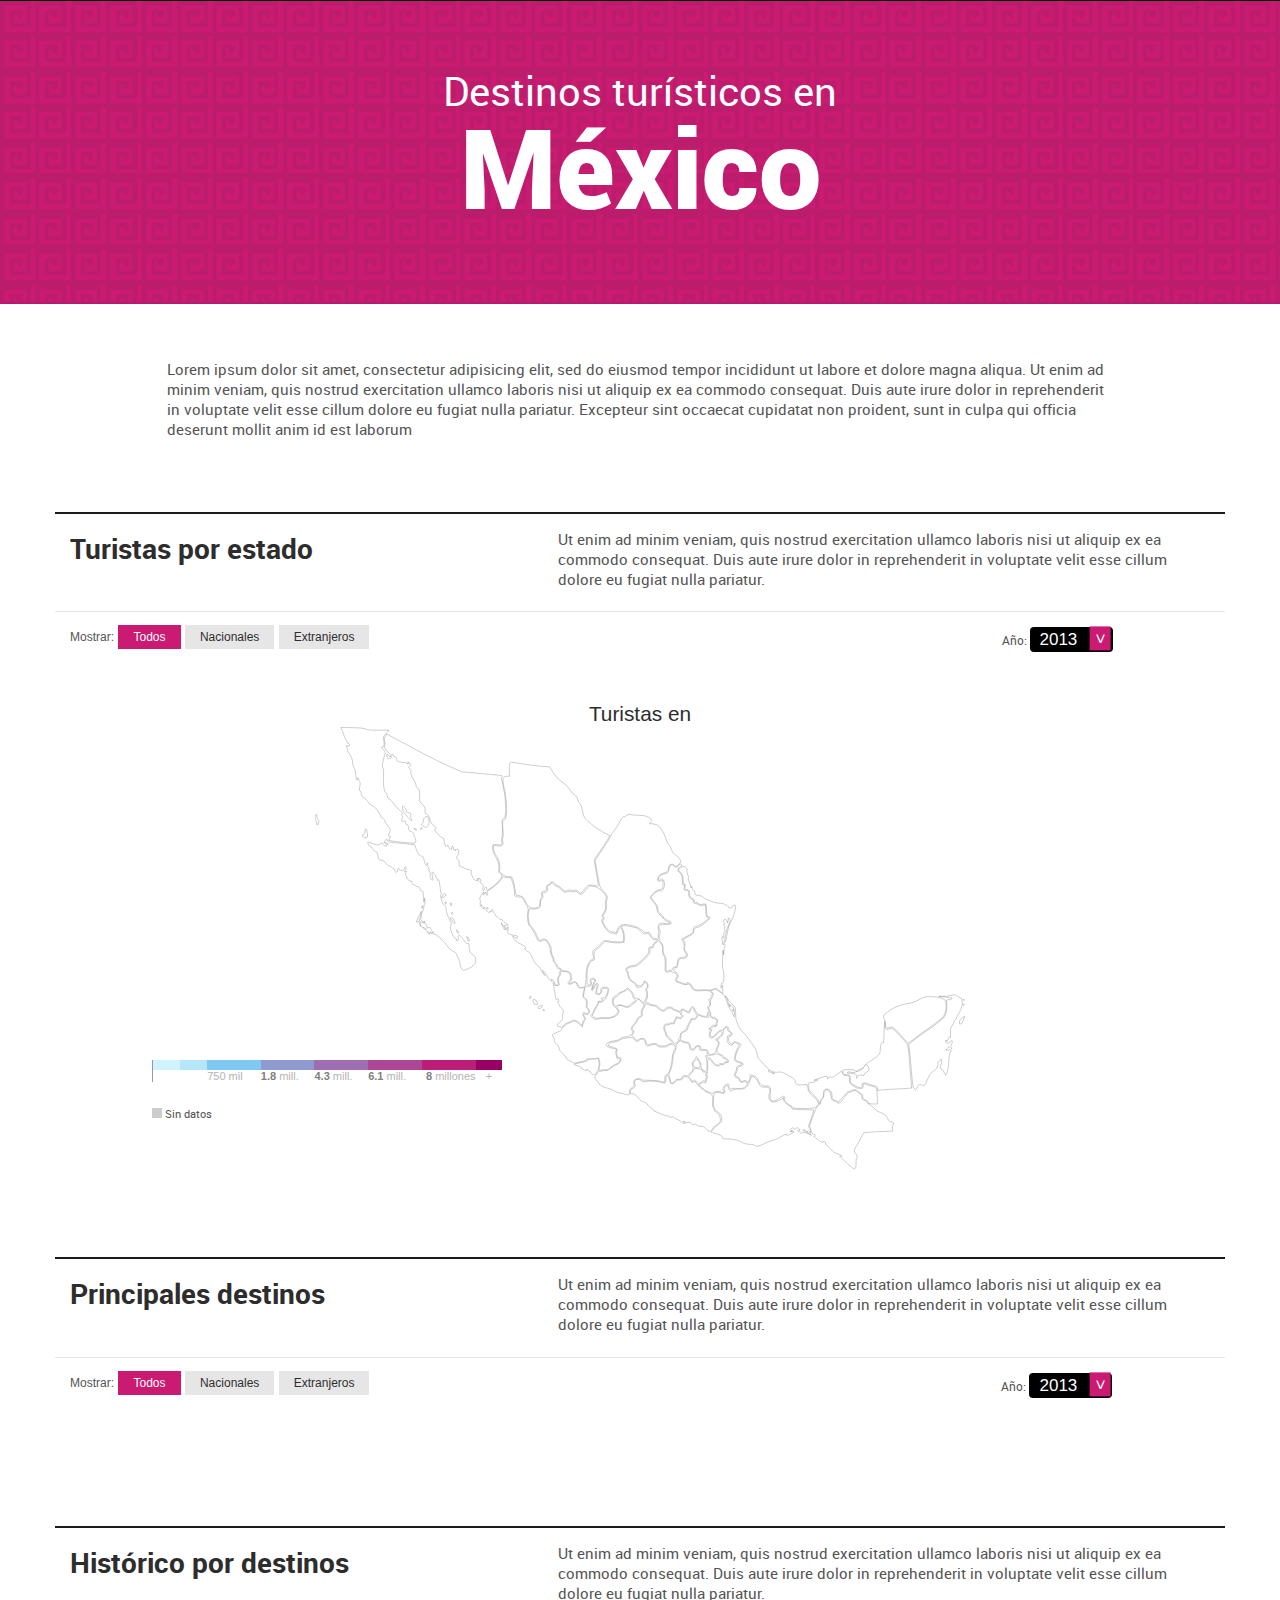
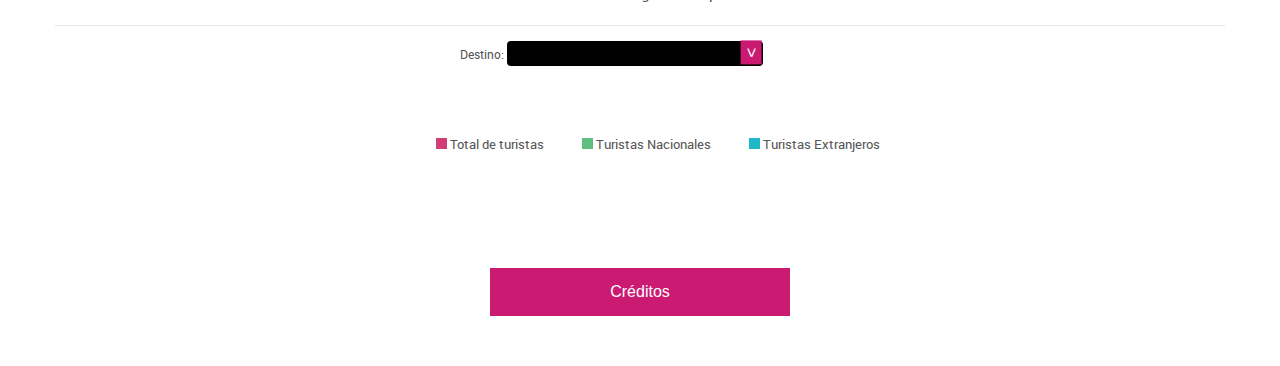
==== index.html @ 569893e6 "cambia label a encabezado" ====
<!DOCTYPE html>
<html>
<head>
	<meta charset="utf-8">
	<meta http-equiv="X-UA-Compatible" content="IE=edge,chrome=1">
	<title>Destinos turísticos en México</title>
	<meta name="description" content="Evolución de turistas extranjeros y nacionales en un grupo de sitios turísticos seleccionados de 1990 a 2013. ">
	<meta name="viewport" content="width=device-width">
	<link rel="stylesheet" href="css/normalize.css">
	<link rel="stylesheet" type="text/css" href="css/styles.css" />
</head>
<body>
<header>
	<div class="container">
		<div class="row">
			<h1>Destinos turísticos en <strong>México</strong></h1>
		</div>
	</div>
</header>
<!-- header ends-->

<!--intro-->
<section class="container">
	<div class="row">
		<div class="col-md-10 col-md-offset-1">
		<p>Lorem ipsum dolor sit amet, consectetur adipisicing elit, sed do eiusmod tempor incididunt ut labore et dolore magna aliqua. Ut enim ad minim veniam, 
		quis nostrud exercitation ullamco laboris nisi ut aliquip ex ea commodo consequat. Duis aute irure dolor in reprehenderit in voluptate velit esse cillum 
		dolore eu fugiat nulla pariatur. Excepteur sint occaecat cupidatat non proident, sunt in culpa qui officia deserunt mollit anim id est laborum</p>
		</div>
	</div>
</section>
  <!-- the main container for the Backbone "controller" -->
  <div id="main" class="turismo container">


  <!--


    ~ T H E   M A P   S E C T I O N


  -->

  <article class="map">
  	<div class="row title">
		<div class="col-md-5">
			<h2>Turistas por estado</h2>
		</div>
		<div class="col-md-7">
				<p>Ut enim ad minim veniam, quis nostrud exercitation ullamco laboris nisi ut aliquip ex ea commodo consequat. Duis aute irure dolor in 
				reprehenderit in voluptate velit esse cillum dolore eu fugiat nulla pariatur. </p>
		</div>
	</div>
	<nav class="row">

	<!-- 
       _____________________________________________
      /                                             \
      |  T H E   M A P   T Y P E   S E L E C T O R  |
      \_____________________________________________/
    -->
    <div class="col-md-8">
    <ul id="map-type-selector">
      <li>Mostrar:</li>
      <li><a href="#" class="selected">Todos</a></li>
      <li><a href="#">Nacionales</a></li>
      <li><a href="#">Extranjeros</a></li>
    </ul>
    </div>
   <!-- 
       _____________________________________
      /                                     \
      |  T H E   Y E A R   S E L E C T O R  |
      \_____________________________________/
    -->
	<div class="col-md-3">
    <form id="map-control">
      <p class="right">
        <label for="year-select-map">Año:
        <select name="year" id="year-select-map">
          <option value="23" selected>2013</option>
          <option value="22">2012</option>
          <option value="21">2011</option>
          <option value="20">2010</option>
          <option value="19">2009</option>
          <option value="18">2008</option>
          <option value="17">2007</option>
          <option value="16">2006</option>
          <option value="15">2005</option>
          <option value="14">2004</option>
          <option value="13">2003</option>
          <option value="12">2002</option>
          <option value="11">2001</option>
          <option value="10">2000</option>
          <option value="9">1999</option>
          <option value="8">1998</option>
          <option value="7">1997</option>
          <option value="6">1996</option>
          <option value="5">1995</option>
          <option value="4">1994</option>
          <option value="3">1993</option>
          <option value="2">1992</option>
          <option value="1">1991</option>
          <option value="0">1990</option>
        </select></label>
      </p>
    </form> <!-- ends "turists by state (year)" selector -->
    </div><!-- col-md-4-->

	</nav><!--ends nav-->
	
	<div class="row">
	
	
	<div class="col-md-10 col-md-offset-1 magia">
    <!--
       _________________________________________ 
      /                                         \
      |  T O T A L   T O U R I S T   L A B E L  | 
      \_________________________________________/
    -->
    <h3 class="tourist-label">
      <strong id="tourist-total-map-label"></strong>
      Turistas en <span id="tourist-year-map-label"></span>
    </h3>

   

    



    

  <!--
     _______________________________________
    /                                       \
    |  T H E   M E X I C O   S V G   M A P  |
    \_______________________________________/
  -->
    <svg xmlns="http://www.w3.org/2000/svg" version="1.1" width="650" height="450">
        <g id="Mexico" opacity="1" stroke-width=".2" fill="#999" stroke="black" transform="scale(1) translate(0, 0)">
          <path class="yy" id="26" name="Sonora" d="M71.78125,7.09375C70.656855,10.460972,69.316831,9.916011300000001,69.21875,11.5C71.369257,20.381056,68.082307,20.199392,70.5,22.125C71.830366,23.660207,75.875219,29.348661,77.34375,27.78125C78.581241,26.429496,77.752958,29.46558,80.25,29.90625C81.517787,30.483893,81.865274,31.079894,81.71875,32.34375C81.66181,35.014865,83.197635,34.717351,91.09375,35.875C91.430957,35.90502,91.785469,36.003442,92,36.5625C93.716941,37.457575,93.466494,36.988282,92.78125,34.65625C96.75673,37.188178,96.202371,38.421453,94.40625,39.46875C93.340673,40.065079,93.340673,40.166297,94.40625,41.34375C98.824612,46.527974,92.94613,41.762362,97.75,51.1875C104.10915,61.491023999999996,98.315558,55.961904,102.78125,61.5C104.35108,61.910519,104.6206,63.004223,104.6875,69.1875C104.07903,75.98506,104.82859,74.36333,107.90625,77.75C112.62538,82.768743,108.09503,87.372029,111.53125,86.875C117.89976,92.957446,111.16139,92.629777,121.15625,100.625C121.30559,102.60038,117.90219,101.076,121.18745,104.9375C128.10336999999998,114.44752,128.28819,107.38668,129.24995,115.03125C130.38159000000002,119.53334,130.69297,120.74977,131.9687,118.84375C133.79183,117.13081,133.51485000000002,120.36526,134.49995,121.5625C138.06047,124.18833,136.37305,120.44261,137.0937,119.21875C140.03624000000002,120.02887,137.193,122.62596,139.37495,123.03125C140.86621000000002,124.00834,140.78654,123.43216,140.3967,122.41625C144.68267,122.11624,144.47292000000002,123.36070000000001,142.81245,127.8125C142.83225000000002,128.61709,142.56971000000001,129.28125,142.24995,129.28125C141.44043000000002,129.28125,141.52555,131.69604,142.34365000000003,131.96875C145.65757000000002,134.46006,143.17804000000004,135.45792,144.53115000000003,139.03125C148.11916000000002,140.39009,149.53665000000004,141.09447,152.09365000000003,142.3125C156.67868,143.20838,157.86338000000003,143.38151,155.99990000000003,144.875C155.23194000000004,144.875,158.33086000000003,152.10474,159.37490000000003,152.75C161.79635000000002,154.30374,160.72725000000003,152.2134,163.28115000000003,153.96875C162.78875000000002,152.55036,160.37343,150.64654,162.96865000000003,151.9375C164.23404000000002,152.60138,164.34995000000004,152.56977,164.03115000000003,151.5625C163.77502,150.75321,164.08945000000003,150.89022,165.09365000000003,152.03125C166.31512000000004,153.41921,166.39527000000004,153.66464,165.49990000000003,153.84375C164.07797000000002,154.12818,165.20390000000003,156.33772,167.09365000000003,156.9375C168.33522000000002,157.33156,168.45119000000003,157.6629,168.06240000000003,160.59375C167.73328000000004,163.07472,167.80663,163.80401,168.43740000000003,163.59375C168.89156000000003,163.44236,169.42637000000002,162.62222,169.62490000000003,161.78125C170.13778000000002,159.60864,171.59365000000003,159.33337,171.59365000000003,161.40625C171.59365000000003,162.33004,171.93780000000004,163.5045,172.16565000000003,163.5045C176.70874000000003,160.58494000000002,185.84194000000002,154.21867,186.86265000000003,149.23325C187.73253000000003,145.64458,182.57174000000003,148.44481,183.87490000000003,141.46875C184.74720000000002,133.37543,179.29644000000002,130.34105,177.43740000000003,122.5C175.75958000000003,112.81215,185.57245000000003,120.8338,187.31240000000003,116.59375C185.15575,110.67376,188.64481000000004,112.11432,186.93740000000003,94.46875C186.88750000000002,89.387357,192.14678000000004,95.795511,190.38440000000003,76.301C189.74801000000002,66.152551,190.36940000000004,70.77554500000001,186.43740000000003,51.5C185.58955000000003,49.568852,190.11248000000003,49.035179,185.09360000000004,48.375C183.33117000000004,48.098097,164.80530000000005,46.409624,146.87485000000004,44.90625C110.87017000000003,29.183149999999998,100.30762000000004,21.980692,71.78125000000004,7.09375ZM71.875,27.28125C71.24904,30.690279,73.213978,32.722042,75.625,31.375C77.549094,29.106618,74.914781,27.880462,75.5625,29.53125C75.177015,30.314346,73.218404,27.800397,71.875,27.28125ZM108.53125,92.78125C108.72844,97.992029,103.71346,96.336666,109,99.71875C114.43171,102.50127,115.15339,92.633282,112.8125,89.84375C110.89826,88.615301,108.58536,91.339365,108.53125,92.78125ZM106.6875,100.65625C104.9547,101.79139,105.08549,102.67282,106.03125,102.46875C107.00315,102.14478,107.54208,100.65625,106.6875,100.65625Z" style="fill: #fff;"></path>
          <path class="yy" id="30" name="Veracruz" d="M400.34375,262C399.95544,261.9711,399.69437,262.17812,399.4375,262.59375C397.14745,263.99838,393.36961,262.55485,396.71875,264.84375C399.52551,266.59703,398.03362,269.48585,396.1875,272.1875C395.50531,273.16154,395.27991,274.27586,395.5625,275.5625C395.81896,278.06482,394.80651,279.00324,393.375,280.84375C394.42599,282.84758,395.65837,285.04425,395.71875,287.25C395.27563,288.94447,397.34796,290.74159,399.09375,290.1875C400.50794,289.95217,400.51902,291.064,401.03125,291.53125C404.01045,292.77054,401.99412,295.63653,401.74995,297.90625C401.21458,301.61069,398.67462,298.14199,397.31245,300.15625C396.80385,300.92224,395.92587000000003,301.57105,395.3437,301.59375C394.76253,302.27862,396.20643,302.41592,397.18745,302.8125C395.99506,304.70535,394.55818,307.13662,395.2187,308.9375C397.51067,312.47197,401.13993,306.19377,403.37495,304.46875C405.2542,303.03537,405.82606,302.83697,406.62495,303.5C408.50508,304.03123,408.959,299.96715,411.62495,299.5C415.91678,300.45972,412.24492000000004,304.69103,415.43745,304.71875C418.86738,307.17564,416.53077,309.02023,414.0312,309.5625C412.84634,312.36198,413.59566,314.76531,415.4062,316.53125C416.59623,317.72127,417.99995,317.14317,417.99995,315.46875C420.65369000000004,313.69795,423.3686,316.06079,425.7187,317.09375C426.44657,317.5547,426.30283000000003,318.02996,424.9687,319.46875C422.83483,321.77004,420.00227,329.44227,420.43745,331.71875C420.81088,333.67225,421.99169,334.50161,425.5937,335.25C429.17427000000004,335.99393,429.03291,337.97893,425.31245,339.15625C421.46233,340.24478,423.05556,343.17007,421.18745,345.875C419.51329000000004,348.22615,419.8937,349.42756,422.49995,350C424.66332,350.55586,424.49241,351.94685,425.18745,353.625C425.82116,354.80911,425.99503,354.81717,428.24995,353.875C431.14736,352.90492,431.27274,353.71364,432.81245,355.78125C433.96195,353.91205,435.58336,351.52859,435.18745,349.5C434.74304,347.42692,435.13735,347.36322,438.5312,348.78125C441.09239,349.85139,442.65095,351.3155,442.68745,352.75C444.57293,356.15699,446.86618,359.42357,450.5937,359.15625C454.29622,358.79963,454.81007,359.09845,455.7187,362.34375C454.53527,369.68617,453.91859,377.20623,462.1562,372.8125C464.38132,371.45384,466.23501,370.01949,468.49995,369.1875C469.78991,369.1875,470.39561000000003,371.14307,469.31245,371.8125C468.77966000000004,375.92344,476.44730000000004,377.88171,477.9297,380.92975C483.12172000000004,381.80678,494.98787000000004,381.85719,500.11870000000005,380.79525C502.44563000000005,378.34274,504.48585,377.42146,502.90620000000007,375.375C500.6269000000001,369.16655,495.90888000000007,369.47735,493.43745000000007,363.71875C493.17737000000005,361.4132,492.5554400000001,359.60701,491.87495000000007,357.375L487.21870000000007,357.8125C483.6319000000001,358.17672,481.9112600000001,357.9106,479.93745000000007,355.4375C480.22168000000005,353.79398,480.9241600000001,353.77782,478.21870000000007,351.53125C476.2419500000001,349.23124,473.1108900000001,349.089,470.96870000000007,347.0625C462.4418600000001,342.64783,465.5226200000001,346.95827,456.37495000000007,344.46875C457.3733900000001,345.32552,458.6056300000001,345.50098,459.49995000000007,346.4375C458.15866000000005,347.4824,454.13045000000005,344.70199,453.12495000000007,343.7812C455.1098600000001,343.56528000000003,456.8667900000001,344.06638000000004,454.06245000000007,342.5312C450.26659000000006,339.74038,447.79039000000006,335.39466,444.46870000000007,332.6562C440.6074300000001,329.58129,444.3582600000001,328.71141,440.21870000000007,321.7187C436.41604000000007,315.47061,431.8418300000001,308.96944,427.56245000000007,304.68745C424.60195000000004,302.60614000000004,423.94063000000006,299.45311000000004,422.59370000000007,296.7812C418.9979900000001,290.85598,422.4963000000001,280.79401,418.34370000000007,278.24995C415.12628000000007,276.04191000000003,411.7264200000001,269.63175,410.18745000000007,268.8437C414.0067400000001,274.29648000000003,412.0087900000001,274.17874,414.81245000000007,279.68745C416.0916200000001,280.58934,414.64765000000006,277.86899,414.40620000000007,277.18745C419.71643000000006,279.97276,419.36748000000006,284.55846,419.53120000000007,289.8437C418.4524400000001,289.9216,417.24154000000004,284.46792,415.37495000000007,282.37495C411.85746000000006,277.99849,411.74358000000007,270.83031,407.96870000000007,267.0937C405.0504400000001,265.7464,403.25124000000005,263.33412,400.34370000000007,261.99995ZM418.375,282.21875C417.62539,282.57898,417.21028,283.391,417.65625,283.9375C418.85622,285.00043,418.68796,283.14828,418.375,282.21875Z" style="fill: #fff;"></path>
          <path class="yy" id="07" name="Chiapas" d="M525.93029,430.43314C524.32348,428.85031,524.32163,428.83594,525.76864,429.17868999999996C529.10859,429.18068999999997,522.7383,426.88625999999994,521.90889,426.70863999999995C516.1833700000001,424.60772999999995,515.47026,420.42305999999996,510.31013,417.29338999999993C511.81206000000003,414.3532599999999,507.43889,413.75487999999996,508.40778,415.0565699999999C506.33696,416.1055799999999,502.5304,412.0665199999999,499.00795,409.8363499999999C498.72834,408.81371999999993,502.42154999999997,407.75026999999994,498.63536,407.5407799999999C496.36749,406.58912999999995,495.54048,401.40658999999994,494.63964,399.24015999999995C495.63766999999996,393.42591999999996,499.41873999999996,386.30352999999997,501.78177999999997,379.8377899999999C503.73861999999997,378.82586999999995,505.77488999999997,377.16471999999993,505.77488999999997,374.7897299999999C506.13104999999996,372.31961999999993,509.19597,370.7830399999999,508.79994,368.5364299999999C508.36039,366.2784099999999,510.15957,362.6787699999999,511.72772,362.6787699999999C513.6862699999999,362.6787699999999,515.35129,364.7081699999999,515.7416499999999,367.5710999999999C516.3414799999999,371.97019999999986,517.2693199999999,373.7317299999999,518.9866,373.7317299999999C520.94943,373.9765499999999,522.00073,375.52449999999993,523.5929,376.3211899999999C528.2512,374.6841699999999,529.79422,367.0052599999999,534.36345,365.2794599999999C535.1143099999999,365.2794599999999,536.46647,364.7960299999999,537.36825,364.2051599999999C541.69291,362.2619199999999,541.88152,365.5713999999999,545.43164,367.22998999999993C546.5196,367.22998999999993,547.3942000000001,369.5624399999999,546.60295,370.35369999999995C546.64135,373.70055999999994,549.04534,371.92475999999994,552.20466,375.2810099999999C552.05305,375.6804899999999,553.32061,376.87456999999995,555.02145,377.9345199999999C558.56575,379.7780999999999,561.07668,384.1360299999999,564.5921599999999,385.2087499999999C565.8907499999999,385.0986499999999,566.5767,386.2998599999999,567.7540899999999,386.6980999999999C569.9452499999999,387.4212499999999,572.2015099999999,389.8569899999999,572.9944499999999,392.3553299999999C573.2615799999999,393.1969899999999,574.5637099999999,394.15755999999993,576.3754499999999,394.84946999999994C579.1768399999999,395.91932999999995,579.2686799999999,396.03367999999995,578.2396999999999,397.17069999999995C576.9048899999999,399.61267,577.3986699999998,401.36693999999994,577.6191199999998,404.10829999999993L566.8912499999998,404.53586999999993C560.7950999999998,404.75598999999994,554.7167999999998,405.11724999999996,548.6538299999997,405.7618999999999C545.7490499999998,410.6943999999999,543.5967299999998,416.1463499999999,540.3893599999998,420.89118999999994C538.8767299999998,422.6030099999999,538.9523899999998,424.8863099999999,540.5721999999998,426.40802999999994C542.2196599999999,427.95574999999997,542.6743299999998,430.19726999999995,541.5656899999998,431.30591999999996C540.1211899999998,433.99685999999997,542.5096599999998,441.77849,538.8129799999998,441.99999999999994C534.0839399999998,438.42368999999997,530.4368299999998,434.85234999999994,525.9302899999998,430.4331399999999Z" style="fill: #fff;"></path>
          <path class="yy" id="20" name="Oaxaca" d="M434.31369,417.30437C423.27482000000003,416.26049,429.85447,413.17927000000003,412.59806000000003,411.87017000000003C401.06460000000004,412.24209,416.69640000000004,410.50514000000004,395.89548,405.17718C399.4637,400.31474000000003,403.01986,397.71477000000004,406.67168000000004,394.43321000000003C407.62511000000006,380.49719000000005,397.14879,389.59921,398.4268,373.06345000000005C398.27563000000004,367.00111000000004,399.14223000000004,365.27946000000003,402.34491,365.27946000000003C414.75401000000005,368.36095,407.64904,364.39140000000003,409.59680000000003,360.19410000000005C410.81568000000004,358.02252000000004,412.8,357.49457000000007,412.8,359.34185C413.49528000000004,361.53574000000003,415.89473000000004,365.93952,417.32351,363.38073C425.67866,358.79269000000005,430.10494,368.81192000000004,436.17554,350.41844000000003C436.50668,348.55887,437.40714,349.39074000000005,438.83481,349.67529C441.06514,351.40338,443.26607,354.67163,444.12197000000003,356.87363C445.66577,362.77833,451.71136,358.17796,454.15624,361.21587999999997C455.3231,362.75300999999996,455.28607000000005,366.23405999999994,454.09234000000004,367.22477C452.22181000000006,379.90065,464.59955,374.10643999999996,468.9313,370.48046999999997C466.32968,373.3766,472.50498000000005,377.94685,474.72908,378.87832C476.51453000000004,379.54044,476.2618,380.0159,477.01727,381.99996C481.32479,382.64176,498.87289,382.86735999999996,499.00928,383.00374999999997C497.28068,388.76259,495.60784,393.03718,493.40504,399.1079C494.25251,400.50926,496.27551,403.94165,495.44166,406.24042999999995C492.38709,400.96828999999997,494.02941000000004,406.37442999999996,490.78540000000004,403.71629999999993C488.56605,402.07546999999994,488.22019000000006,402.0240599999999,488.22019000000006,403.3350499999999C490.4527300000001,404.4549899999999,494.1693200000001,406.4868599999999,496.6724500000001,408.2461799999999C481.4747000000001,400.7034099999999,490.60579000000007,410.74686999999994,482.6978700000001,403.4030199999999C483.5032900000001,403.4934199999999,484.8127100000001,403.7869899999999,484.9693200000001,403.0507199999999C480.3451400000001,396.9047099999999,481.2499900000001,405.1063699999999,479.1177500000001,401.6687299999999C477.5072800000001,398.87078999999994,473.1951400000001,404.2644899999999,476.73432000000014,403.2679299999999C479.1009100000001,402.92520999999994,475.99992000000015,404.3354999999999,475.21671000000015,404.4866399999999C477.43510000000015,404.8206799999999,477.94850000000014,404.3573099999999,479.11775000000017,404.9466099999999C463.98046000000016,413.6688599999999,479.3432000000002,402.0501799999999,463.9783300000002,410.7909599999999C456.0920900000002,415.25801999999993,457.1880300000002,412.20584999999994,445.9588800000002,418.2036499999999C437.1356300000002,420.9448699999999,443.3763200000002,417.40286999999995,434.3136900000002,417.30436999999995Z" style="fill: #fff;"></path>
          <path class="yy" id="12" name="Guerrero" d="M393.54023,403.99174C393.32872000000003,403.44054,392.8755,402.98956,392.53307,402.98956C392.19065,402.98956,391.21108,402.15835999999996,390.35625,401.14245C389.08948,399.63698,388.26221,399.28719,385.88347,399.25123C383.84602,399.22043,382.51513,398.78806000000003,381.47504,397.81907C380.65558999999996,397.05564,379.88336,396.73638,379.75896,397.10959C379.38924000000003,398.21874,377.83138,397.88489000000004,376.44804,396.40006000000005C375.46226,395.3419400000001,374.68939,395.10503000000006,373.19705,395.40350000000007C372.12028,395.61885000000007,371.08621,395.54737000000006,370.89912,395.2446500000001C370.44428999999997,394.50871000000006,367.938,393.8774300000001,367.938,394.4988100000001C367.938,394.7682800000001,368.5963,395.3062400000001,369.40089,395.6942900000001C370.84604,396.39125000000007,370.847,396.4003400000001,369.48049000000003,396.4438100000001C368.71969,396.4680100000001,367.71405000000004,396.0261300000001,367.24573000000004,395.4618400000001C366.77741000000003,394.8975500000001,364.91297000000003,393.6938800000001,363.10253000000006,392.7870200000001C361.29209000000003,391.8801600000001,359.2809500000001,390.6711600000001,358.6333200000001,390.1003500000001C357.7246300000001,389.2994500000001,357.34170000000006,389.2471800000001,356.9559100000001,389.8714100000001C356.4643000000001,390.6668400000001,354.2843400000001,390.2782700000001,354.2843400000001,389.3952000000001C354.2843400000001,389.1467400000001,353.2902200000001,388.9152600000001,352.0751700000001,388.8808200000001C350.86013000000014,388.8463200000001,347.61569000000014,387.7643700000001,344.86531000000014,386.4763500000001C342.11492000000015,385.1883400000001,339.59811000000013,384.1345100000001,339.27239000000014,384.1345100000001C338.9466600000001,384.1345100000001,338.68016000000017,383.7079800000001,338.68016000000017,383.1866600000001C338.68016000000017,382.66534000000007,337.3635600000002,381.46722000000005,335.7543800000002,380.52418000000006C334.1452000000002,379.58114000000006,332.8286000000002,378.43214000000006,332.8286000000002,377.9708600000001C332.8286000000002,376.9085600000001,330.11770000000024,375.11145000000005,327.7869700000002,374.62867000000006C326.6787700000002,374.39912000000004,325.1751900000002,373.14954000000006,323.8221200000002,371.3336100000001C321.6429100000002,368.40893000000005,317.8685200000002,366.1935200000001,316.17327000000023,366.84406000000007C315.51488000000023,367.09670000000006,315.27390000000025,366.58938000000006,315.27390000000025,364.95067000000006C315.27390000000025,363.15225000000004,315.6347300000003,362.5255700000001,317.10923000000025,361.76308000000006C320.16271000000023,360.18406000000004,320.76192000000026,359.08885000000004,319.8184900000002,356.81119000000007C319.11322000000024,355.1085300000001,319.1599200000002,354.6705800000001,320.1652200000002,353.5597400000001C321.66316000000023,351.9045300000001,324.6663700000002,351.9158400000001,326.3334800000002,353.58294000000006C327.4111100000002,354.66057000000006,328.1241800000002,354.81088000000005,330.39707000000016,354.4395400000001C335.40322000000015,353.62164000000007,341.36888000000016,354.0939800000001,348.53133000000014,355.87536000000006C349.9226400000001,356.2214000000001,350.33961000000016,356.0385800000001,350.6921100000001,354.92794000000004C350.9323400000001,354.17104000000006,351.04506000000015,352.75251000000003,350.94260000000014,351.77566C350.74399000000017,349.88227,351.3737800000001,348.37492000000003,352.3634700000001,348.37492000000003C353.1625400000001,348.37492000000003,354.93452000000013,352.67809000000005,354.93452000000013,354.61859000000004C354.93452000000013,355.73618000000005,355.4028900000001,356.26979000000006,356.66101000000015,356.58556000000004C358.08192000000014,356.94218000000006,358.6861000000001,356.65566000000007,360.0744300000001,354.96665C361.4733700000001,353.26476,362.2195900000001,352.91542000000004,364.4457000000001,352.92028C366.7797600000001,352.92528,367.2291700000001,352.68688,367.8895100000001,351.09268C368.5389800000001,349.5247,368.93950000000007,349.30186999999995,370.65557000000007,349.55373999999995C372.86644000000007,349.87821999999994,374.7330600000001,351.42769999999996,375.38407000000007,353.47887C375.91062000000005,355.13789999999995,378.09159000000005,355.89286999999996,379.34724000000006,354.85076999999995C379.86647000000005,354.41983999999997,380.29130000000004,354.33169999999996,380.29130000000004,354.65489999999994C380.29130000000004,355.4629699999999,386.61361000000005,362.0285799999999,387.39174,362.0285799999999C387.73710000000005,362.0285799999999,388.40553,362.5405899999999,388.87716,363.16637999999995C389.9326,364.56681999999995,392.28187,365.92961999999994,393.6406,365.92961999999994C394.1981,365.92961999999994,395.40635000000003,366.68172999999996,396.32559000000003,367.60097999999994C397.90999000000005,369.18537999999995,397.97777,369.53207999999995,397.62824000000006,374.26525999999996C397.3475200000001,378.06670999999994,397.4846600000001,379.55935999999997,398.20294000000007,380.52025999999995C398.7218200000001,381.21439999999996,399.14635000000004,382.31156999999996,399.14635000000004,382.95840999999996C399.14635000000004,383.60525999999993,399.38578000000007,384.13448999999997,399.67842,384.13448999999997C399.97106,384.13448999999997,401.25073000000003,385.08536999999995,402.52213,386.24755999999996C404.33467,387.90439,404.91731,389.01505999999995,405.22064,391.39162999999996C405.59005,394.28592,405.49369,394.52545,403.08462000000003,396.70189999999997C401.69704,397.9555,399.95070000000004,399.30819999999994,399.20387000000005,399.70788999999996C398.45704000000006,400.10756999999995,397.84600000000006,400.80814999999996,397.84600000000006,401.26471C397.84600000000006,401.72127,396.96373000000006,402.74712,395.88540000000006,403.54436C394.21213000000006,404.78146,393.8684400000001,404.84702,393.54023000000007,403.99172Z" style="fill: #fff;"></path>
          <path class="yy" id="27" name="Tabasco" d="M553.67105,376.54915C553.4326500000001,376.31075,553.2375900000001,375.63977,553.2375900000001,375.05808C552.23585,372.80075,547.65871,372.83536000000004,547.87359,370.52249C548.07131,368.7851,546.9797100000001,366.5895,545.90026,366.55339C542.16045,363.42233,540.25901,361.41202,536.10733,363.63005C530.97734,367.60182,538.00504,358.11823,523.49548,375.03207C523.13422,375.03207,522.47441,374.59321,522.0292400000001,374.05681C517.04547,372.67401,517.09198,372.38293,517.0431800000001,368.38327999999996C516.5946500000001,364.30640999999997,514.6692000000002,362.02858999999995,511.67153000000013,362.02858999999995C505.3314300000001,364.06371999999993,511.2915200000001,367.93691999999993,506.0207100000001,372.62215L504.3672400000001,376.65751C503.03228000000007,369.42521,495.2070400000001,366.93506,493.8850500000001,361.8614C493.6383200000001,355.37388,493.2352600000001,355.02146,496.5308500000001,355.42714C498.5978200000001,356.63562,499.6012600000001,354.27777000000003,501.9349600000001,353.57633C505.7920400000001,351.25174,496.7134600000001,354.68548,499.55279000000013,352.87739999999997C511.20519000000013,348.4675,513.1377900000001,348.41069,512.3595900000001,351.76189999999997C519.7215900000001,346.001,511.9259500000001,356.05303,526.8553100000001,343.82372C528.3418700000002,353.10429999999997,536.0135900000001,344.24305999999996,534.3922900000001,353.21297C534.8647300000001,358.41794,537.7304200000001,357.92755999999997,541.2034200000002,360.71896C552.9497800000001,363.87266,545.1845500000002,356.34807,549.4494700000001,356.95135999999997C552.8042300000002,358.37726,558.9728700000002,358.96293,561.6050400000001,361.17492C562.3905000000001,367.02858,562.1854400000002,370.79866,562.5349200000002,376.98263C559.5977000000001,376.97362999999996,556.4893500000002,377.11298999999997,553.6708300000001,376.54918Z" style="fill: #fff;"></path>
          <path class="yy" id="16" name="Michoacán" d="M317.3125,310.46875L312.34375,310.9375C308.6295,311.27407,306.71219,311.7842,304.875,313C303.30782,314.0371,301.08534,314.79022,298.75,315.03125C296.04608,315.31032,294.82118,315.75606,294.125,316.75C292.79801,318.64455,292.89961,318.90492,295.25,319.375C297.89732,319.90446,302.28125,321.80595,302.28125,322.4375C302.28125,322.703,301.96464,323.74324,301.59375,324.71875C301.12809,325.94354,301.12809,326.69058,301.59375,327.15625C301.96464,327.52713,302.28125,328.48086,302.28125,329.28125C302.28125,330.46503,302.60806,330.7246,304.0625,330.625C305.52647,330.52478,305.87895,330.79411,306.03125,332.125C306.26052,334.12851,302.95315,337.96875,301,337.96875C300.25961,337.96875,298.01275,339.2981,296,340.9375C292.81908,343.52835,292.04078,343.87892,290.1875,343.53125C289.01482,343.31126,287.91268,343.40496,287.71875,343.71875C287.52482,344.03253,286.41774,344.31055,285.25,344.34375C284.08225,344.37695,283.0058,344.70136,282.875,345.09375C282.74421,345.48613,281.92454,346.66303,281.0625,347.6875C279.26564,349.82295,279.46288,350.89644,282.21875,354.09375C283.23121,355.26837,284.0625,356.48242,284.0625,356.8125C284.0625,357.89078,289.54546,360.6479,293.1875,361.40625C295.14617,361.81409,298.07826,362.99505,299.71875,364.03125C301.35923,365.06746,303.55227,365.94155,304.59375,365.96875C305.63523,365.99595,307.52966,366.42427,308.78125,366.90625C310.03283,367.38823,311.86036,367.81655,312.84375,367.84375C314.52675,367.89035,314.625,367.71397,314.625,365.0625C314.625,362.52846,314.86914,362.08005,317.0625,360.625C318.44197,359.70988,319.39225,358.61973,319.25,358.09375C318.412,354.99505,318.46879,354.08025,319.53125,352.90625C320.87057,351.42631,326.03939,351.07755,326.5,352.4375C326.69591,353.01593,328.82645,353.2686,333.875,353.3125C340.53932,353.3705,345.98736,354.07141,348.59375,355.1875C349.58153,355.61048,349.71875,355.273,349.71875,352.71875C349.71875,349.04666,350.22575,347.74115,351.59375,347.71875C353.5907,347.68605,356.36161,340.02537,357.0625,332.59375C357.40812,328.92899,357.93132,325.83795,358.25,325.71875C358.56868,325.59955,358.84375,324.93539,358.84375,324.25C358.84375,323.56461,359.14241,323.03125,359.5,323.03125C360.41731,323.03125,360.28519,318.87894,359.34375,317.9375C358.10822,316.70196,355.38165,317.04565,353.15625,318.6875C351.44932,319.94679,350.41608,320.1696,347.03125,320.03125C343.90491,319.90347,342.74759,319.54612,341.96875,318.5625C340.82452,317.11742,337.40851,317.06489,334.84375,318.4375C332.65463,319.60908,330.21875,318.23709,330.21875,315.8125C330.21875,312.26727,327.10021,310.88644,324.375,313.25C322.32413,315.02872,321.36573,314.9161,319.1875,312.53125L317.3125,310.46875Z" style="fill: #fff; opacity: 1;"></path>
          <path class="yy" id="21" name="Puebla" d="M395.50587,365.65495C394.82616,365.18222,393.31916,364.58851999999996,392.15698000000003,364.33562C390.99479,364.08272,390.04391000000004,363.63794,390.04391000000004,363.34722C390.04391000000004,363.05649999999997,388.58883000000003,361.70898,386.81039000000004,360.35273L383.57687000000004,357.88681L386.24413000000004,356.37177C388.1034,355.31570000000005,389.15029000000004,355.05502,389.70002000000005,355.51124000000004C390.74918,356.38197,391.3442600000001,355.68953000000005,391.3442600000001,353.59800000000007C391.3442600000001,352.65634000000006,391.7026600000001,351.5274800000001,392.1407000000001,351.0894400000001C392.7635000000001,350.4666400000001,392.7664000000001,350.0196200000001,392.1540000000001,349.0390300000001C391.6599600000001,348.24795000000006,391.6059700000001,347.6397600000001,392.0077300000001,347.3914500000001C392.3633900000001,347.1716400000001,392.6445900000001,343.7132900000001,392.6445900000001,339.5592200000001C392.6445900000001,332.7349500000001,392.7446900000001,332.1205900000001,393.8565200000001,332.1205900000001C394.5400500000001,332.1205900000001,395.8678900000001,333.2742000000001,396.9020700000001,334.7665300000001C397.9105800000001,336.2218000000001,399.5741700000001,337.8460500000001,400.5989500000001,338.3759800000001C402.4939200000001,339.3559100000001,404.99790000000013,339.0717000000001,404.99790000000013,337.8766800000001C404.99790000000013,337.4872700000001,405.77565000000016,337.3894800000001,406.9032100000001,337.6371400000001C408.4372700000001,337.9740700000001,408.95487000000014,337.7821700000001,409.5595800000001,336.6522600000001C410.0515700000001,335.7329600000001,410.7317000000001,335.35903000000013,411.5314000000001,335.5681500000001C412.20283000000006,335.7437400000001,413.09433000000007,335.4751500000001,413.5125300000001,334.97122000000013C414.11640000000006,334.24360000000013,413.91372000000007,333.72218000000015,412.52767000000006,332.43765000000013C411.56781000000007,331.5480700000001,410.3586700000001,330.8202400000001,409.84071000000006,330.8202400000001C409.32274000000007,330.8202400000001,408.89894000000004,330.39590000000015,408.89894000000004,329.87726000000015C408.89894000000004,329.35862000000014,407.45164000000005,328.27031000000017,405.6827,327.45880000000017C402.04784,325.79127000000017,401.19095,324.04121000000015,402.63019,321.22456000000017C403.1311,320.24426000000017,403.75596,318.44469000000015,404.01875,317.2255200000002C404.42339,315.3482600000002,404.26116,314.8278000000002,402.95925,313.8265600000002C402.1043,313.1690500000002,401.80523999999997,312.6378600000002,402.2855,312.6298300000002C403.4776,312.6098300000002,408.22418,307.4111600000002,408.35713000000004,305.97985000000017C408.41673000000003,305.33824000000016,408.48987000000005,304.30127000000016,408.51968000000005,303.67548000000016C408.5940800000001,302.11327000000017,410.74659,300.0834600000002,411.8712100000001,300.51502000000016C412.37786000000006,300.70944000000014,412.72096000000005,301.5198100000002,412.6336500000001,302.31584000000015C412.5223300000001,303.33076000000017,413.0980900000001,304.16283000000016,414.5608300000001,305.10094000000015C417.0318300000001,306.68566000000015,416.9724700000001,307.61711000000014,414.3717800000001,308.06775000000016C412.5865900000001,308.3770700000002,412.4632200000001,308.6005000000002,412.2764300000001,311.86227000000014C412.09820000000013,314.97497000000016,412.2638300000001,315.48796000000016,413.90187000000014,316.89674000000014C416.21261000000015,318.88404000000014,416.9510500000001,318.86737000000016,418.46153000000015,316.7938100000001L419.68032000000017,315.1206800000001L421.92918000000014,316.3061800000001C423.16605000000015,316.9582000000001,424.28309000000013,317.5479700000001,424.41150000000016,317.6167800000001C424.53991000000013,317.68558000000013,424.0784800000002,318.5633300000001,423.38609000000014,319.5673000000001C421.78777000000014,321.8849200000001,419.3169300000001,329.3359500000001,419.43890000000016,331.47041000000013C419.5771300000002,333.8895400000001,420.4129100000002,334.6299700000001,424.2714500000002,335.7516700000001C428.18836000000016,336.8903500000001,428.2671500000002,337.7707600000001,424.5059500000002,338.3722100000001C422.0782200000002,338.7604100000001,420.8355900000002,340.0228600000001,421.6246000000002,341.2995100000001C421.8317200000002,341.63463000000013,421.3710300000002,343.2105400000001,420.60084000000023,344.8015300000001C418.84782000000024,348.4227800000001,419.09453000000025,349.79905000000014,421.6268700000002,350.52532000000014C423.07767000000024,350.94140000000016,423.78221000000025,351.6534100000001,424.22311000000025,353.14906000000013C424.85518000000025,355.29326000000015,425.70196000000027,355.55918000000014,429.11418000000026,354.68503000000015C430.49160000000023,354.3321500000001,430.96370000000024,354.5601800000002,431.69855000000024,355.93325000000016C432.54203000000024,357.50930000000017,432.4673100000002,357.72967000000017,430.4906400000002,359.49582000000015C428.3031400000002,361.45036000000016,427.2764200000002,361.64633000000015,420.51229000000023,361.40042000000017C418.36871000000025,361.32252000000017,416.65982000000025,361.5692900000002,416.39686000000023,361.9947500000002C415.76431000000025,363.01824000000016,413.34422000000023,359.81034000000017,413.81781000000024,358.5761600000002C414.90822000000026,355.73460000000017,410.09895000000023,357.1288600000002,408.5626800000002,360.0996800000002C407.61180000000024,361.93849000000023,407.60822000000024,362.2715300000002,408.5242800000002,363.6696700000002C409.7495900000002,365.5397200000002,408.87250000000023,366.3129600000002,406.7992800000002,365.1904100000002C404.7150900000002,364.0619200000002,400.32374000000016,364.11266000000023,399.0921200000002,365.2794100000002C397.7039900000002,366.5944800000002,396.9676200000002,366.67158000000023,395.5058200000002,365.6549000000002Z" style="fill: #fff;"></path>
          <path class="yy" id="17" name="Morelos" d="M381.59165,354.87668C380.12599,352.81835,378.34078,352.27158000000003,378.34078,353.88102000000003C378.34078,354.46266,377.95959,354.68959,377.36552,354.46163C376.82913,354.25579,376.39026,353.67695000000003,376.39026,353.17532C376.39026,352.67368,375.80510000000004,351.76223,375.08991000000003,351.14986C374.37472,350.53749999999997,373.78956000000005,349.82671,373.78956000000005,349.57034C373.78956000000005,349.31396,374.95988000000006,347.75201,376.39026000000007,346.09933C377.8206400000001,344.44665000000003,378.99095000000005,342.64083,378.99095000000005,342.08638C378.99095000000005,341.28034,379.47958000000006,341.16242,381.42911000000004,341.49799C387.07495000000006,342.46981,387.44322000000005,342.61539,387.44322000000005,343.87538C387.44322000000005,344.86958,387.90812000000005,345.12407,389.72433000000007,345.12407C391.8427000000001,345.12407,391.9475100000001,345.21687000000003,391.1933700000001,346.42442C390.5440500000001,347.46415,390.5440500000001,347.98538,391.1933700000001,349.02511C391.6747400000001,349.79591,391.7384400000001,350.32545999999996,391.3497700000001,350.32545999999996C390.9891400000001,350.32545999999996,390.6940900000001,351.35195999999996,390.6940900000001,352.60657999999995C390.6940900000001,354.75688999999994,390.61469000000005,354.84077999999994,389.3087900000001,354.06946999999997C388.1931300000001,353.41051,387.8653200000001,353.41209999999995,387.6246200000001,354.07746999999995C387.3644700000001,354.79677999999996,384.1665200000001,356.8270299999999,383.2936400000001,356.8270299999999C383.1214400000001,356.8270299999999,382.3555400000001,355.94929999999994,381.5916500000001,354.87650999999994Z" style="fill: #fff;"></path>
          <path class="yy" id="15" name="México" d="M356.01814,355.74358C355.77974,355.50518,355.58469,354.71037,355.58469,353.97734C355.58469,353.2443,355.12104000000005,351.43049,354.55435,349.94664C353.55223,347.32263,353.57139,347.15525,355.25401,343.83475C356.52779,341.32108,357.14668,338.7691,357.60087,334.15762C358.22224,327.84853,359.16005,324.31850000000003,360.21479,324.31850000000003C360.529,324.31850000000003,360.78607999999997,323.02279000000004,360.78607999999997,321.43916C360.78607999999997,319.78860000000003,361.18906999999996,318.15683,361.73037999999997,317.61552C362.24974999999995,317.09615,362.48195999999996,316.47849,362.2464,316.24294C362.01085,316.00737999999996,362.48019999999997,315.64153,363.2894,315.42992C364.18668,315.19527,364.62746,314.69802,364.41921,314.15536C363.94911,312.93028999999996,364.66836,313.04638,366.96273,314.56588999999997C368.03552,315.27637,369.85384000000005,315.85959999999994,371.00345000000004,315.86195C373.33081000000004,315.86695,374.06571,316.78729,374.77947000000006,320.59197C375.1949000000001,322.80638,375.42033000000004,323.01815,377.36205000000007,323.01815C378.9383700000001,323.01815,379.57702000000006,322.68333,379.82747000000006,321.72562999999997C380.1904400000001,320.33761999999996,383.22364000000005,318.84349999999995,384.31241000000006,319.5164C384.67602000000005,319.74111999999997,384.81563000000006,320.71446,384.62264000000005,321.67936999999995C384.27384000000006,323.42341999999996,384.29341000000005,323.43348,387.94658000000004,323.38848999999993C391.39020000000005,323.34608999999995,391.66171,323.45638999999994,392.26230000000004,325.14197999999993C392.81101000000007,326.6819699999999,392.68801,327.09144999999995,391.40734000000003,327.98846999999995C390.23897000000005,328.80682999999993,390.1039,329.15495999999996,390.79041,329.57857999999993C392.0662,330.3658299999999,392.4714,343.12161999999995,391.2453,343.8986499999999C389.65942,344.9036699999999,388.09339,344.54340999999994,388.09339,343.1735499999999C388.09339,342.4511299999999,387.65994,341.87319999999994,387.11813,341.87319999999994C386.42631,341.87319999999994,386.14009,341.16457999999994,386.13329,339.43504999999993C386.12829,338.09405999999996,385.71049999999997,336.26544999999993,385.20547999999997,335.37145999999996C384.70045999999996,334.47747,383.79371,332.79513999999995,383.19046,331.63295999999997C382.05429,329.44404,380.94147999999996,328.84702999999996,380.94147999999996,330.42638999999997C380.94147999999996,330.92497,380.02655999999996,332.31231999999994,378.90833,333.50939C376.91085,335.64769,376.88917,335.74043,377.6722,338.79566C378.55884999999995,342.25518,378.32712999999995,342.84798,374.4731,346.97969C372.71006,348.86976,372.15028,349.10624,370.27299,348.75406C368.31415,348.38658,368.02923,348.53555,367.29346,350.31185C366.56618,352.06765,366.18262,352.27598,363.67726,352.27598C361.30532,352.27598,360.66119,352.57573,359.48573,354.22651C358.14392,356.11091000000005,356.92064999999997,356.64609,356.01814,355.74358Z" style="fill: #fff;"></path>
          <path class="yy" id="06" name="Colima" d="M279.53125,332.03125C266.61034,332.03725,277.30122,333.75206,267.3125,335.34375C263.04133,336.17508,257.33287,337.08133,259.8125,337.90625C260.23622,337.93545,261.39959,338.3054,262.40625,338.71875C270.34588,341.2692,264.17185,341.2234,268.8125,342.8125C271.79321,344.05795,271.69475,344.06655,271.71875,342.6875C271.73755,341.60387,271.77515,341.60387,272.40625,342.6875C274.2622,345.05516,274.76179,342.83838,275.28125,345.125C277.14791,348.51589,280.66929,348.44269,281.875,344.87505C283.63506,341.13066,283.12772,346.81019,284.1875,337.06255C283.34355,330.11071,284.44725,331.71889,279.53125,332.03125Z" style="fill: #fff;"></path>
          <path class="yy" id="04" name="Campeche" d="M569.78125,294.21875C569.72005,294.24795,569.65562,294.50891,569.59375,295.0625C569.49515,298.84596,568.9071,302.50169,569,306.34375C568.74693,325.48131,567.12504,307.66609,565.40625,321.0625C564.71021,326.28492,567.17302,326.86118,553.25,335.46875C549.57253,337.99242,548.48901,339.28125,550,339.28125C550.60526,338.60976,551.69018,337.03729,552.21875,338.03125C552.99143,340.5504,556.74565,342.31316,550.96875,345.78125C549.28366,346.33738,548.89256,346.77286,549.15625,347.78125C549.64774,349.71041,545.31498,347.11086,543.6875,348.21875C543.269,349.27599,542.41499,350.46939,541.375,351.3125C542.3123,346.07102,541.20012,347.35458,533.75,346.09375C530.85938,346.23412,532.16295,343.82997,536.28125,345.40625C540.26165,345.85659,541.66718,345.22604,540.3125,343.59375C539.86323,343.05241,537.65417,342.7088,534.0625,342.625C528.02217,342.48405,527.34615,342.86611,528.15625,346.09375C528.50101,347.46739,528.92066,347.71875,531,347.71875C534.52297,347.76185,535.46635,347.06473,535.40625,355.21875C535.88763,357.01013,542.70615,360.625,545.75,360.625C549.03474,359.84379,545.47198,357.24048,548.3125,356.0625C551.19104,354.78701,555.5113,358.53163,559.09375,358.71875C561.18567,358.99099,562.87484,358.74395,562.4375,363.46875C576.67395,361.63609,583.09497,362.41477,596.75,360.96875C594.44863,337.1413,594.37398,329.6562,592.75,317.625C586.80189,310.84066,583.33565,306.07531,577,300.96875C573.13209,302.28082,569.05862,304.4122,570.28125,298.21875C570.27625,298.01826,570.04646,294.09224,569.78125,294.21875ZM548.625,340.3125C547.61892,341.16208,543.20772,342.70947,541.21875,344.46875C544.34246,344.13945,546.96244,343.38301,548.625,340.3125Z" style="fill: #fff;"></path>
          <path class="yy" id="14" name="Jalisco" d="M276.21875,254.71875C277.31113,256.45196,276.72968,258.95639,274.96875,259C268.48372,258.9867,270.21823,260.69719,268.46875,269.21875C271.57083,272.23193,272.56719,271.97645,272.28125,277.5625C271.58851,279.87464,271.65862,280.10865,273.3125,281.53125C276.3685,285.74807,273.3541,288.28917,270.28125,287.1875C268.86991,286.39768,268.22079,288.22079,269.46875,289.46875C272.34478,293.11857,268.48575,292.66233,267.375,299.84375L264.5,297.21875C260.70131,293.74078,259.22792,293.31405,256.5,295C255.30102,295.74101,253.78351,296.375,253.125,296.375C241.37354,303.36957,253.208,301.33327,238.15625,306.875C237.13779,307.89503,237.16638,308.13639,238.46875,310.34375C240.82417,313.91699,237.82556,311.67154,240.34375,315.96875C247.71082,323.43136,241.16686,320.42746999999997,247.0625,325.84375C255.19872,333.42392,247.32747,329.82949,255,334.0625C260.92779,335.32058,254.79444,337.48362,264.5625,335.0313C269.63686,334.10400999999996,271.55097,333.03614,272.00272,332.02371999999997C276.07558,331.46565999999996,276.15157,332.26210999999995,283.40625,330.9688C284.88006,333.38272,285.05151,336.12549,284.6875,338.0938C284.34416,339.90422,284.0625,341.92499,284.0625,342.56255C284.0625,343.58069,284.34103,343.63279,286.40625,343.06255C287.6995,342.70549,289.44594,342.6029,290.28125,342.81255C293.99442,343.38523,294.95841,339.88615999999996,300.90625,336.9063C303.56617,336.9738,305.84693,333.18009,305.15625,332.06255C304.92207,331.68361999999996,304.06979,331.54429999999996,303.25,331.75005C301.91598,332.08486999999997,301.77019,331.35165,301.4378,328.4949C300.68503999999996,326.40052,300.45615999999995,325.32041999999996,300.875,324.2188C302.22616,321.35639,302.01208,322.56291999999996,294.03125,320.4063C287.52045,317.25426,293.47448,314.86153,299.125,313.9063C311.17276,311.50163,300.03258,311.31489999999997,312.09375,309.7188C315.53881,309.18559,319.78045,304.75111,316.875,303.7188C315.56941,301.72621,315.96705,300.58159,319.40625,296.4688C322.454,293.3409,321.11771,291.24341,324.46875,289.81255C326.23907,289.07928,326.40376,288.76927,326.21875,286.3438C325.68472,282.05041,328.12284,281.92055,328.90625,278.25005C329.75918,275.96155999999996,329.11498,276.31982999999997,328.23544,276.31982999999997C326.28591,275.39979,324.38865999999996,272.09157,323.21875,272.18755C321.79009,274.15907999999996,319.06913,275.91247,317.0625,277.75005C313.79267,280.74440999999996,312.02235,281.06944999999996,308.15625,279.4063C304.59828,276.87899999999996,299.7401,280.00934,302.90625,281.7188C307.53184,287.08762,296.80398,292.86460999999997,287.96875,291.50005C283.77887,291.12581,280.62351,293.44678999999996,279.25,291.6563C278.85887,291.12140999999997,277.86572,290.50498999999996,277.0625,290.25005C275.50251,289.75493,275.03728,287.9063,276.46875,287.9063C279.02594,284.50136,278.5478,283.19594,280.8125,279.7813C282.48137,276.93854999999996,283.83951,276.69894999999997,282.625,275.06255C283.32109,273.08891,287.01805,275.72622,287.96875,272.93755C287.34255,271.58072999999996,286.63182,273.03555,286.1875,271.50005C286.34951,271.04201,287.33374,270.7572,288.4375,270.8438C290.27339,270.98782,290.48366,270.74629999999996,291.78125,267.18755C293.57787,262.26014,293.56011,262.03519,291.0625,261.37505C288.22057,260.62390999999997,286.65625,261.63801,286.65625,264.25005C285.87921,268.22992,283.6181,267.60001,280.6875,266.9688C281.96692,261.47945999999996,280.6305,263.05278,282.1875,258.9063C282.37714,256.75342,280.66187,257.07392,280.1875,258.4063C279.12536,261.4405,277.95716,263.40193999999997,277,263.7188C275.44746,262.54753,277.95185,258.82372,279.40625,254.0938C281.8148,251.18904999999998,273.54911,252.23030999999997,276.21875,254.71875Z" style="fill: #fff; opacity: 1;"></path>
          <path class="yy" id="09" name="Distrito Federal" d="M380.98064,340.59651C379.14103,340.30965000000003,378.65108,339.88694000000004,378.21942,338.21422C377.76068000000004,336.4366,377.97826000000003,335.87103,379.94825000000003,333.7203C381.97089000000005,331.51210000000003,382.24736,331.38734,382.64576000000005,332.50298000000004C382.88990000000007,333.18665000000004,383.47866000000005,334.20198000000005,383.95412000000005,334.75926000000004C384.42958000000004,335.31654000000003,384.95308000000006,336.82295000000005,385.11746000000005,338.10683000000006C385.4566300000001,340.75593000000003,384.74592000000007,341.18366000000003,380.98064000000005,340.5965100000001Z" style="fill: #fff;"></path>
          <path class="yy" id="29" name="Tlaxcala" d="M401.08713,337.65516C400.18778,337.17954000000003,398.49153,335.45303,397.31767,333.81847000000005C395.76532000000003,331.65686000000005,394.79354,330.88727000000006,393.75356,330.9959400000001C392.70922,331.10505000000006,392.26715,330.7509300000001,392.11386,329.6824400000001C391.92079,328.3366000000001,392.15776,328.2195400000001,395.07581999999996,328.2195400000001C396.82032,328.2195400000001,398.80110999999994,327.8148400000001,399.47756,327.3202000000001C400.23062999999996,326.7695500000001,401.09806,326.62828000000013,401.71488999999997,326.9558500000001C402.26896999999997,327.25008000000014,403.54652999999996,327.6652900000001,404.55391999999995,327.8785200000001C405.6569099999999,328.1119900000001,406.82079999999996,329.0332600000001,407.4796999999999,330.1944200000001C408.08149999999995,331.2549300000001,408.9462299999999,331.9825100000001,409.40133999999995,331.8112600000001C410.13602999999995,331.5348100000001,412.79999999999995,333.56096000000014,412.79999999999995,334.39620000000014C412.79999999999995,334.57500000000016,412.07104,334.7212900000001,411.18008,334.7212900000001C410.28391,334.7212900000001,409.21004999999997,335.2819000000001,408.77653999999995,335.9760400000001C408.16122999999993,336.9613200000001,407.72795999999994,337.08899000000014,406.7591699999999,336.5705100000001C405.80596999999995,336.0603800000001,405.2066699999999,336.20696000000015,404.12384999999995,337.2150800000001C402.88643999999994,338.3671300000001,402.53081999999995,338.4186600000001,401.08712999999995,337.65516000000014Z" style="fill: #fff;"></path>
          <path class="yy" id="13" name="Hidalgo" d="M393.54657,326.43157C392.31233999999995,322.50426000000004,392.15173,322.36798000000005,388.7575,322.36798000000005C385.69768999999997,322.36798000000005,385.49269,322.26463000000007,385.49269,320.72214C385.49269,319.81692000000004,385.06347999999997,318.91159000000005,384.53888,318.71029000000004C382.99828,318.11910000000006,380.01939,319.4082,379.31604,320.97046000000006C378.25636,323.32416000000006,376.18235999999996,322.51165000000003,375.41499999999996,319.44220000000007C374.50140999999996,315.78785000000005,373.99530999999996,315.2188300000001,371.63811999999996,315.1957700000001C369.28267999999997,315.17277000000007,364.18820999999997,312.3502900000001,365.28195999999997,311.6743100000001C365.66999,311.4344900000001,365.99008,310.1583700000001,365.99325999999996,308.8384900000001C365.99825999999996,306.5953800000001,366.22150999999997,306.32785000000007,369.40666999999996,304.74054000000007C371.72923,303.58312000000006,372.75296,302.70099000000005,372.62163999999996,301.97028000000006C372.51568,301.38063000000005,373.32026999999994,299.2741500000001,374.40961999999996,297.2892100000001C375.49897,295.3042700000001,376.39025999999996,293.2569000000001,376.39025999999996,292.7395000000001C376.39025999999996,291.98525000000006,376.62988999999993,291.9484300000001,377.59918999999996,292.5537700000001C378.57210999999995,293.1613700000001,379.13462,293.0672500000001,380.48051999999996,292.0716500000001C381.40033999999997,291.3912400000001,382.46302999999995,290.1678800000001,382.84207,289.3530700000001C383.47119999999995,288.00062000000014,383.65911,287.9514200000001,384.99958999999996,288.7880300000001C385.80718999999993,289.2920700000001,388.03481999999997,289.8754500000001,389.94987,290.0844400000001L393.43179,290.4644100000001L393.17093,288.2299500000001C393.00646,286.8211600000001,393.21373,285.8789700000001,393.73178,285.6801700000001C394.80277,285.2691900000001,395.35763000000003,286.2093500000001,394.84007,287.5580800000001C394.26886,289.0466200000001,397.07385000000005,291.9361400000001,398.61518,291.4469400000001C399.26492,291.2407200000001,399.79652,291.3501400000001,399.79652,291.6901500000001C399.79652,292.0301400000001,400.40078,292.4663300000001,401.13930999999997,292.6594600000001C402.41517999999996,292.9931000000001,402.43161,293.1082300000001,401.46898999999996,294.9697100000001C400.91178999999994,296.0472200000001,400.63141999999993,297.3862200000001,400.84594999999996,297.9452600000001C401.29972,299.12777000000006,400.84642999999994,299.2213900000001,399.12579999999997,298.30054000000007C398.12237999999996,297.76353000000006,397.68904,297.9466700000001,396.81816,299.2758100000001C396.22843,300.1758400000001,395.34071,300.9122400000001,394.84544,300.9122400000001C394.35018,300.9122400000001,393.94496,301.3511000000001,393.94496,301.8875000000001C393.94496,302.4238900000001,394.3614,302.8627600000001,394.87039,302.8627600000001C395.65967,302.8627600000001,395.65225,303.1505400000001,394.81989,304.8189000000001C393.73084,307.0019500000001,394.16042999999996,310.5388700000001,395.58081999999996,311.0839300000001C396.85828999999995,311.5741400000001,399.02509,310.20879000000014,402.04772999999994,307.00897000000015C405.01318999999995,303.86969000000016,405.9310899999999,303.56266000000016,406.90581999999995,305.3839600000002C407.43821999999994,306.37876000000017,407.11136999999997,307.0678100000002,405.14071999999993,309.10512000000017C403.8105499999999,310.4802900000002,402.3085499999999,311.6132200000002,401.8029399999999,311.6227700000002C400.19400999999993,311.65317000000016,400.30794999999995,313.14470000000017,402.0040899999999,314.25606000000016C403.3661999999999,315.14854000000014,403.5771199999999,315.67604000000017,403.2555699999999,317.38582000000014C403.0428599999999,318.51683000000014,402.4701199999999,319.90410000000014,401.9828099999999,320.46865000000014C401.49549999999994,321.03320000000014,401.0967999999999,322.35986000000014,401.0967999999999,323.41679000000016C401.0967999999999,324.84844000000015,400.6152599999999,325.62293000000017,399.2084999999999,326.4539300000002C396.7341899999999,327.9155400000002,394.0094799999999,327.9047800000002,393.5464899999999,326.4315300000002Z" style="fill: #fff;"></path>
          <path class="yy" id="11" name="Guanajuato" d="M331.96875,276.9375C330.78391,276.8977,329.86253,277.57103,329.6875,278.8125C329.56214,279.70181,328.87252,281.2441,328.15625,282.25C327.35755,283.37167,326.99247,284.60346,327.21875,285.46875C327.82157,287.77396,326.98855,289.68926,325.03125,290.5C324.02068,290.91859,323.01815,291.93059,322.8125,292.75C322.60684,293.56941,321.27838,295.67015,319.84375,297.40625C316.95647,300.90024,316.71005,301.85432,318.3125,303.625C319.33452,304.75432,319.30545,304.95124,317.90625,306.84375C316.70056,308.47453,316.59273,308.98152,317.3125,309.4375C317.80149,309.74729,318.38295,309.995,318.59375,310C318.80455,310.005,319.31141,310.73101,319.71875,311.625C320.5597,313.47069,322.6539,313.7836,324.15625,312.28125C325.15948,311.27802,327.83813,311.06236,329.5625,311.84375C330.09889,312.08681,330.65879,313.17722,330.78125,314.25C330.90371,315.32279,331.4572,316.70433,332,317.3125C332.85236,318.26751,333.17355,318.28957,334.375,317.53125C335.14012,317.04833,337.25616,316.62225,339.09375,316.59375C341.80193,316.55175,342.4996,316.7612,342.75,317.71875C343.20791,319.46979,350.68873,319.4943,352.90625,317.74995C353.76879,317.07147000000003,355.15424,316.5312,356,316.5312C358.31128,316.5312,357.88678,315.40419,354.34375,312.2187C352.2817,310.36474000000004,350.97595,308.56800000000004,350.6875,307.2187C350.44108,306.06597,350.01967,304.85755,349.75,304.49995C349.48032,304.14236,349.08847,302.81403,348.875,301.56245C348.32921,298.36253,349.72713,296.65115000000003,352.6875,296.9062C354.12195,297.02979,354.9375,296.8395,354.9375,296.3437C354.9375,295.82239,355.57348,295.67715000000004,356.875,295.93745C358.48071,296.25859,358.84375,296.11651,358.84375,295.12495C358.84375,294.46249,359.27611,293.57011,359.8125,293.12495C360.3489,292.67978,360.78125,291.7651,360.78125,291.0937C360.78125,289.75248,362.14545,289.49071000000004,364.03125,290.49995C364.92723,290.97946,365.52718,290.87902,366.28125,290.12495C367.18823,289.21792,367.1794,289.0231,366.31245,288.1562C365.77606000000003,287.6198,365.3437,286.74783,365.3437,286.24995C365.3437,285.70699,363.72605,284.86588,361.31245,284.12495C359.09926,283.44553,357.13802000000004,282.46444,356.93745,281.9687C356.29497000000003,280.38077,352.64284000000004,280.91174,350.8437,282.8437C349.46123,284.32823,348.90189000000004,284.5183,347.31245,284.06245C346.27652,283.76536,344.28457000000003,282.45072,342.87495,281.1562C340.94433000000004,279.38321,339.72759,278.81545,337.99995,278.81245C336.73852,278.81045,335.05023,278.34174,334.24995,277.7812C333.466,277.2321,332.67961,276.96131,331.9687,276.93745Z" style="fill: #fff;"></path>
          <path class="yy" id="22" name="Querétaro" d="M359.62172,317.0425C359.18933,316.61012,358.83187,315.94914,358.82734999999997,315.57366C358.82235,315.19818000000004,357.23749999999995,313.50395000000003,355.30438999999996,311.80870000000004C352.92643999999996,309.72335000000004,351.64304999999996,308.04100000000005,351.33646999999996,306.60730000000007C351.08723,305.4417900000001,350.65291999999994,304.19561000000004,350.37132999999994,303.8380200000001C349.66234,302.9376500000001,349.44741999999997,300.14848000000006,349.99109999999996,298.90341000000006C350.27432999999996,298.25477000000006,351.33772999999997,297.83618000000007,352.84639,297.7794600000001C354.16857999999996,297.7297600000001,355.34616,297.40170000000006,355.46324,297.05045000000007C355.58033,296.6992000000001,356.53328,296.5832500000001,357.58092999999997,296.7927700000001C359.17992,297.11257000000006,359.48573,296.96470000000005,359.48573,295.8717200000001C359.48573,295.1556200000001,359.9246,294.2054900000001,360.46099,293.7603200000001C360.99739,293.3151500000001,361.43626,292.37029000000007,361.43626,291.6606300000001C361.43626,290.68678000000006,361.7153,290.4852100000001,362.57406000000003,290.8387400000001C365.17798000000005,291.9107300000001,365.89965,291.84969000000007,367.20647,290.4469900000001C368.57745,288.97541000000007,368.57758,288.9708100000001,367.28367000000003,287.7653100000001C365.77507,286.3598500000001,365.80641,286.5191900000001,366.61850000000004,284.38323000000014L367.24951000000004,282.72356000000013L370.29130000000004,284.34090000000015C373.93416,286.27783000000017,375.08994,286.37152000000015,375.08994,284.72991000000013C375.08994,283.0468100000001,377.29965,280.43845000000016,378.23551000000003,281.01685000000015C378.65102,281.27365000000015,378.99098000000004,281.92640000000017,378.99098000000004,282.4674200000002C378.99098000000004,283.0084300000002,379.73595000000006,284.7222500000002,380.64646000000005,286.27592000000016L382.30193,289.1007700000002L380.48548000000005,290.78508000000016C379.4864400000001,291.7114500000002,378.5708000000001,292.17469000000017,378.45074000000005,291.81451000000015C377.92218,290.22882000000016,375.95738000000006,291.28158000000013,375.1225600000001,293.59778000000017C374.63923000000005,294.9387600000002,373.5607500000001,297.12043000000017,372.7259400000001,298.4459400000002C371.8911400000001,299.7714500000002,371.3634700000001,301.2608200000002,371.5533600000001,301.7556500000002C371.7824100000001,302.35256000000015,370.7945100000001,303.1795400000002,368.6179600000001,304.21290000000016C365.5270900000001,305.68035000000015,365.3373300000001,305.91317000000015,365.3373300000001,308.23805000000016C365.3373300000001,309.8317000000002,364.9919200000001,310.83820000000014,364.36207000000013,311.0799000000002C363.82568000000015,311.2857400000002,363.38681000000014,312.1542800000002,363.38681000000014,313.01002000000017C363.38681000000014,313.8657400000002,363.16200000000015,314.5658900000002,362.88723000000016,314.5658900000002C362.61246000000017,314.5658900000002,361.94221000000016,315.3000100000002,361.3977800000002,316.1972700000002C360.62372000000016,317.47299000000015,360.2365100000002,317.65727000000015,359.6217500000002,317.0425000000002Z" style="fill: #fff;"></path>
          <path class="yy" id="31" name="Yucatán" d="M576.61514,299.96296C571.23709,301.55301000000003,570.24567,301.54796,570.79229,296.72448C570.32183,291.98269000000005,565.17104,289.51776,572.25518,285.51183000000003C576.99374,280.93717000000004,586.28308,277.21244,596.23421,275.89700000000005C601.3285599999999,274.98423,604.84668,271.45406,609.80273,270.06340000000006C614.65346,268.7660900000001,626.28091,270.2589300000001,629.46605,272.58795000000003C633.16021,277.94602000000003,630.2359,287.19562,627.68697,290.73098000000005C615.91293,299.58681000000007,605.51015,307.10422000000005,592.93344,316.48490000000004C590.49064,313.84459000000004,578.14401,298.69964000000004,576.61514,299.96296000000007Z" style="fill: #fff;"></path>
          <path class="yy" id="32" name="Zacatecas" d="M279.51433,290.50559C278.71709999999996,289.77578,277.62931,289.09774999999996,277.38367999999997,288.6504C281.12050999999997,279.68277,284.68125999999995,276.40653,283.52257999999995,275.19193C283.28481999999997,274.93365,283.84853999999996,274.90374,284.77527999999995,275.12543C288.35552999999993,275.98190999999997,293.25602999999995,269.43449,293.42112,263.57397C295.65337999999997,258.37823999999995,283.73679999999996,259.51230999999996,286.01606999999996,263.55746999999997C286.01606999999996,266.03643999999997,284.86127999999997,267.18953,282.89390999999995,266.67504999999994C279.11656999999997,264.04116999999997,285.48340999999994,258.76348999999993,282.36981,256.37256999999994C279.57829,256.30816999999996,279.37636,259.21503999999993,277.51408999999995,262.25758999999994C277.06248999999997,260.9851499999999,277.98792999999995,256.9730599999999,280.36231,254.45917999999995C281.69703999999996,250.41674999999995,275.40371999999996,250.15917999999994,275.08446,253.28697999999994C276.30719,256.26815999999997,276.14212999999995,259.96182999999996,272.18681,257.12101999999993C272.05258999999995,250.49368999999993,271.03537,241.23837999999992,275.16008,235.58301999999992C276.1683,234.38550999999993,276.5259,233.54983999999993,277.8951,233.2941299999999C279.44602000000003,233.2941299999999,279.5134,233.1413399999999,279.25704,230.2057999999999C278.86467,225.7126899999999,279.4062,223.8143199999999,281.36872,222.8031299999999C291.20082,215.0999599999999,287.1773,214.3637499999999,292.04035,214.6616299999999C298.33794,215.68711999999988,302.20691999999997,216.4880299999999,309.09725,215.4143399999999C310.1533,206.8181799999999,308.34891999999996,202.9581599999999,305.98111,199.0857299999999C311.38042,197.80371999999988,318.39352,200.2112599999999,322.26327,201.1089299999999C327.47837999999996,206.4872299999999,325.38584,201.96713999999992,327.32772,205.5391999999999C327.86644,206.76648999999992,328.37682,206.9323599999999,331.04062,206.74588999999992C332.95141,206.61212999999992,334.12895,206.79728999999992,334.12895,207.23164999999992C335.38075,209.30447999999993,337.96328,213.40195999999992,340.41918,212.84322999999992C342.53812,212.3114199999999,342.43805,214.23594999999992,340.29602,215.2119199999999C336.09081,217.9376199999999,338.52127,221.6190599999999,335.91098,219.7861199999999C333.96879,219.5791199999999,333.17395,221.1253799999999,333.84605,223.8032199999999C335.44255,225.9138099999999,321.6761,239.5908099999999,318.18489,238.49551999999989C316.03646,238.49551999999989,310.98263,240.7813499999999,310.53143,241.95715999999987C310.34183,242.45125999999988,310.7404,243.32960999999986,311.41716,243.90907999999988C313.92637,247.53931999999986,311.62706000000003,250.75964999999988,317.2629,255.09742999999986C319.16477,256.20817999999986,320.67816,257.60739999999987,320.88982,258.45072999999985C321.40539,260.50491999999986,322.94572999999997,261.6974099999999,323.43537,260.42141999999984C325.34779999999995,259.01828999999987,325.25039,262.14802999999984,329.57773,255.71234999999984C329.57773,254.59802999999985,329.63322999999997,254.59857999999986,330.87807999999995,255.72514999999984C335.18890999999996,260.6033899999998,329.3410999999999,260.17562999999984,331.05261999999993,263.97333999999984C332.6040299999999,268.88165999999984,331.14931999999993,272.30008999999984,328.3634199999999,275.79391999999984C325.4340399999999,273.55651999999986,324.2942299999999,271.0176999999998,322.76258999999993,271.75669999999985C315.3203699999999,269.55866999999984,322.5751399999999,269.90615999999983,315.66727999999995,263.69498999999985C313.25064,261.07476999999983,312.7045299999999,260.75549999999987,312.02984999999995,261.56843999999984C305.68862999999993,266.69038999999987,306.10137,263.73251999999985,304.22448999999995,265.7961099999998C303.84370999999993,266.50760999999983,302.69082,267.52480999999983,301.66252,268.05656999999985C294.99701999999996,270.33349999999984,297.26619,278.70962999999983,300.06644,280.14264999999983C301.22553,280.2147499999998,303.65949,284.0041299999998,303.29147,285.16364999999985C299.45405,290.85381999999987,294.11882,290.81895999999983,287.31637,290.63771999999983C282.18359,290.0385699999998,282.51800000000003,293.02497999999986,279.51433000000003,290.5055899999998Z" style="fill: #fff;"></path>
          <path class="yy" id="24" name="San Luis Potosí" d="M385.85606,288.21317C385.16192,287.68814,384.04856,287.25858,383.38194,287.25858C382.54517999999996,287.25858,381.66472,286.15517,380.53845,283.69506C379.64116,281.73512,378.61166000000003,279.94899000000004,378.25068,279.72589C377.34323,279.16506,374.43974,282.0183,374.43974,283.47087C374.43974,285.14743,372.50908,284.96583,369.90461,283.04431999999997C367.64335,281.37600999999995,365.98747,281.69802,365.98747,283.80604999999997C365.98747,284.83559999999994,364.52819999999997,284.58095999999995,361.17382,282.96605999999997C360.13549,282.46617999999995,358.89203,282.05719,358.41058,282.05719C357.92913,282.05719,357.53521,281.61832,357.53521,281.08193C357.53521,280.36188,356.78192,280.10667,354.65662000000003,280.10667C352.36052,280.10667,351.51930000000004,280.43558,350.49946000000006,281.7321C348.69386000000003,284.02755,347.0555800000001,283.76176,343.85309000000007,280.65385C341.4929900000001,278.36346,340.62394000000006,277.93521,338.16776000000004,277.85227C336.25098,277.78747,334.98857000000004,277.37169,334.44271000000003,276.62516999999997C333.85132000000004,275.8164,333.13618,275.61665999999997,331.92246000000006,275.92127999999997C330.02164000000005,276.39835999999997,329.79498000000007,275.81269999999995,331.13822000000005,273.89495C332.50375,271.94538,333.17657,265.38009,332.13896000000005,264.12985C331.44359000000003,263.29199,331.49388000000005,262.78569999999996,332.42987000000005,261.20121C333.71095,259.03251,333.38970000000006,257.15193,331.35902000000004,254.93246C329.92258000000004,253.36248999999998,328.92755000000005,253.51952,328.92755000000005,255.31615C328.92755000000005,256.69506,325.2710000000001,259.57253,324.69765000000007,258.64481C324.05793000000006,257.60972,323.07846000000006,257.90274,323.0472500000001,259.13855C323.02985000000007,259.82922,322.5312400000001,259.35435,321.77857000000006,257.9302C321.0884300000001,256.62436,319.68816000000004,255.23178000000001,318.62066000000004,254.7896C315.34961000000004,253.43469000000002,313.8180100000001,251.24761,313.48541000000006,247.45664C313.3063000000001,245.41522999999998,312.7700300000001,243.69505999999998,312.1633800000001,243.21600999999998C311.6020000000001,242.77271,311.2676200000001,242.31842999999998,311.42032000000006,242.20650999999998C313.3861600000001,240.76554,315.51090000000005,239.79399999999998,316.7139200000001,239.78600999999998C321.1348900000001,239.75660999999997,323.8747900000001,238.11001,329.6018600000001,232.04061C335.1705400000001,226.13905,335.2810500000001,225.9595,334.9344900000001,223.37571C334.6071900000001,220.93547999999998,334.6839500000001,220.76427999999999,335.9563000000001,221.09701C337.53982000000013,221.51111,338.3890100000001,220.70183,339.0234600000001,218.17396000000002C339.26978000000014,217.19256000000001,339.7321700000001,216.38961000000003,340.0510000000001,216.38961000000003C340.3698200000001,216.38961000000003,341.2602700000001,215.76003000000003,342.0297600000001,214.99054000000004L343.42882000000014,213.59148000000005L345.26314000000013,215.80326000000005C350.0454300000001,221.81874000000005,345.8396700000001,222.97556000000006,348.53464000000014,228.23581000000004C352.45824000000016,232.96619000000004,347.6275200000001,246.52640000000005,352.3776300000001,244.99727000000004C354.8327400000001,245.41531000000003,354.22554000000014,243.08130000000006,358.0770200000001,245.04537000000005C359.8805700000001,247.27805000000004,360.4794200000001,244.34423000000004,362.0657500000001,248.78224000000006C362.2212600000001,251.43173000000007,359.3758400000001,251.69487000000007,360.9486200000001,254.54826000000006C364.5036100000001,255.80652000000006,369.21746000000013,258.48233000000005,372.4806800000001,257.36442000000005C373.32868000000013,255.99231000000006,375.7508600000001,257.88507000000004,376.63933000000014,260.61410000000006C378.73769000000016,264.64903000000004,383.76685000000015,263.8725100000001,388.01135000000016,263.60951000000006C392.35806000000014,263.32007000000004,393.0408800000002,263.44596000000007,395.32581000000016,264.95806000000005C398.07807000000014,266.7794200000001,398.38494000000014,267.40746000000007,396.81667000000016,268.00926000000004C396.25055000000015,268.22650000000004,395.91843000000017,268.76982000000004,396.0786400000002,269.21663000000007C396.5051300000002,270.40602000000007,395.35548000000017,272.3046100000001,394.20880000000017,272.3046100000001C393.57442000000015,272.3046100000001,393.4036600000002,272.5969500000001,393.73409000000015,273.1173300000001C394.01791000000014,273.5643200000001,394.2690000000002,274.0763300000001,394.29205000000013,274.2551300000001C394.31515000000013,274.43393000000015,394.5669800000001,275.26453000000015,394.8517900000001,276.10090000000014C395.25186000000014,277.27577000000014,395.0597800000001,277.83861000000013,394.0071100000001,278.5759200000001C392.39856000000015,279.7025900000001,392.2710500000001,281.2345500000001,393.6249300000001,283.1674800000001C394.5273500000001,284.4558700000001,394.4984000000001,284.60099000000014,393.2605400000001,284.99387000000013C392.1627600000001,285.3422900000001,391.9922400000001,285.7684800000001,392.3318800000001,287.31490000000014C392.74188000000015,289.1816000000001,392.70701000000014,289.20883000000015,389.93303000000014,289.18846000000013C388.38483000000014,289.17706000000015,386.55020000000013,288.73821000000015,385.8560600000001,288.21320000000014Z" style="fill: #fff;"></path>
          <path class="yy" id="01" name="Aguascalientes" d="M299.37019,278.18437C298.35827,277.06623,298.02955,273.29649,298.77464999999995,271.3548C307.75874999999996,266.36401,303.27432999999996,266.51697,305.62651999999997,265.80284C306.61129,265.80284,311.90689999999995,263.26587,312.32111,262.59566C313.13397999999995,261.28042,318.26538999999997,267.74769000000003,317.66022999999996,269.32471C317.45186999999993,269.86771,317.96415999999994,270.68919999999997,318.88908999999995,271.29523C320.87247999999994,272.5948,320.92520999999994,274.11457,319.01239999999996,274.84888C318.20780999999994,275.15776,316.74265999999994,276.32083,315.75651999999997,277.43349C311.55370999999997,282.46348,306.54715,276.15294,302.66105999999996,278.12276C300.50679999999994,279.22106,300.31165,279.22472000000005,299.37019,278.18436Z" style="fill: #fff;"></path>
          <path class="yy" id="23" name="Quintana Roo" d="M638.8125,267.84375C638.12577,267.88115,637.2626,268.07197,635.90625,268.40625C631.79654,269.3185,627.93812,269.24949,623.78125,269.21875C627.82787,270.3547,646.47943,270.64135,631.5,273.09375C632.20366,278.72227,632.30454,287.1723,628.375,291.15625C617.82873,301.07278,603.99752,307.61053,593.5625,317.53125C595.95964,331.04224,596.04855,344.40924,597.8125,358.625C602.33101,369.83929,600.13545,355.63386,606.5625,357.8125C608.47541,359.54366,609.95986,358.75022,611.15625,355.40625C613.30519,350.60358,615.11625,345.28171,619.65625,343.1875C621.71957,342.22919,623.80472,337.55208,622.75,336.28125C622.52993,334.82207,624.25301,334.65334,625.09375,333.375C625.31494,332.6781,625.76028,332.125,626.09375,332.125C626.9802,332.125,626.83833,334.72758,625.75,338.34375C624.77474,341.58433,625.10562,342.4746,627.21875,342.5C628.97778,343.50373,628.92255,346.19067,629.96875,347.0625C630.32635,347.0625,630.59375,347.57958,630.59375,348.1875C635.01688,343.01716,632.65171,327.92612,635.8125,324.3125C639.04127,320.1662,625.22584,326.57237,633.71875,320.21875C635.71589,320.64664,638.53079,314.07872,636.625,313.4375C634.19757,315.8173,633.44492,316.33614,631.5,315.78125C629.08708,314.27565,631.06797,311.4939,631.96875,314.40625C632.94819,313.45425,634.42375,307.51168,635.40625,310.5C635.87642,308.8687,634.58438,299.35762,637.09375,298.96875C641.19735,289.44504,647.73952,282.77722,647.21875,275.375C646.87956,272.20728,646.48992,271,645.8125,271C643.23791,270.49175,641.17712,267.75039,638.8125,267.84375ZM648.1875,272.28125C647.77254,272.36875,648.42537,273.30809,648.84375,273.59375C649.83255,272.88754,649.3794,272.3797,648.1875,272.28125ZM648.8125,276.84375C647.73996,277.6135,648.35441,278.15191,648.8125,278.46875C649.65403,277.70598,649.47565,277.32724,648.8125,276.84375ZM649.8125,289.5C646.75379,290.24175,643.52638,293.55013,644.53125,296.78125C647.75549,297.81701,647.90923,293.22542,649.8125,289.5ZM636.40625,320.40625C636.22726,320.81214,635.91865,321.19291,636.8125,321.71875C637.06303,321.15053,637.28059,320.73593,636.40625,320.40625Z" style="fill: #fff;"></path>
          <path class="yy" id="18" name="Nayarit" d="M247.9375,244.4375C245.99406,244.5182,244.97596,245.32187,245.5,246.6875C245.68424,247.16763,245.15271,248.48893,244.34375,249.625C243.07202,251.41098,242.98728,252.00266,243.5625,254.03125C243.92839,255.32165,244.32728,256.80735,244.46875,257.34375C244.66226,258.07746,244.04761,258.38083,241.96875,258.53125C239.38607,258.71811,239.21875,258.61665,239.21875,257.0625C239.21875,256.14795,238.86804,255.40625,238.46875,255.40625C238.03431,255.40625,237.89253,255.99945,238.125,256.875C238.33863,257.6796,238.99435,260.67048,239.5625,263.53125C241.79446,279.5537,241.41562,269.19889,243.4375,272.3125C245.6295,277.27663,240.50737,271.87955,243.84375,277.34375C246.90431,283.16859,249.06322,281.5026,248.25,285.625C245.88185,292.78755,249.81831,290.47732,245.09375,294.75C243.30605,296.53798,241.8239,298.18551,241.8125,298.4375C243.88586,300.49533,245.29265,299.04263,246.375,300.5C249.21402,298.70503,248.84951,296.88563,252.59375,295.6875C256.09241,295.8412,257.89592,289.54399,264.625,296.09375L267.0625,298.5C267.30656,296.56695,267.84913,294.63412,268.84375,293.0625C270.00827,292.09605,269.99584,291.30833,268.78125,290.09375C267.87858,287.54768,266.7406,284.51721,269.84375,286C273.0205,287.70014,275.37771,284.30819,272.5625,282.09375C271.0861,280.93241,270.98538,280.52193,271.375,277.375C271.77719,274.12659,271.70079,273.8331,269.8125,272.03125C267.57253,269.89382,267.43397,268.88796,268.71875,264.0625L269.625,260.71875L267.4375,261.0625C264.6084,261.5216,261.96875,259.90067,261.96875,257.6875C261.96875,255.6018,259.41482,254.83998,257.3125,256.3125C254.07848,258.5777,251.29064,256.49532,254.34375,254.09375C255.2666,253.36784,255.87871,252.29743,255.75,251.65625C255.62431,251.03015,255.36068,249.47365,255.15625,248.1875C254.83302,246.15385,254.45784,245.74587,252.28125,245.09375C250.60505,244.59155,249.10356,244.38906,247.9375,244.4375ZM214.5,270.3125C214.4039,272.14879,215.81593,272.01198,215.8125,270.71875C215.5901,268.19114,214.70761,268.60494,214.5,270.3125ZM219,272.5C217.53887,272.61007,217.71575,273.08855,218.53125,275.34375C219.34675,277.59895,219.55167,277.5,221.125,277.5C222.69833,277.5,223.0431,277.83602,222.25,275.75C221.4569,273.66398,220.46113,272.38993,219,272.5ZM226.40625,278.6875C224.32877,278.7168,222.99649,279.54913,222.96875,280.90625C224.03371,282.91552,227.82208,280.27986,227.34375,278.71875C227.0188,278.68905,226.70303,278.68325,226.40625,278.68755ZM227.8125,283.3125C228.35239,284.18609,229.25423,284.19653,229.78125,283.3437C228.82213,281.74303000000003,227.80681,282.07806,227.8125,283.3125Z" style="fill: #fff;"></path>
          <path class="yy" id="10" name="Durango" d="M263.9234,259.94815C262.33773,255.69276,260.60376,253.17022,256.38998000000004,255.81321C254.22092000000004,257.23443,253.57942000000003,256.42433,255.36708000000004,254.52146C257.23536000000007,251.70269,256.68113000000005,251.33585,255.76492000000005,246.25166C253.13083000000006,242.36236,245.86370000000005,245.1156,246.17668000000003,242.43335C245.96541000000002,241.62544,245.29259000000005,241.09622,244.47675000000004,241.09622C241.56197000000003,239.60535,243.37060000000002,238.26065,239.21590000000003,234.27704C238.16750000000005,232.66491,240.27353000000002,232.96483,237.62291000000005,229.00419C234.05941000000004,219.77600999999999,239.55717000000004,224.17284999999998,231.79822000000004,213.19585C227.85352000000003,209.24960000000002,224.40357000000003,216.84821,222.94919000000004,210.76191C218.77774000000005,201.4213,216.96109000000004,200.33022,214.49692000000005,197.36362C212.94910000000004,192.03185,212.89010000000005,187.31208,213.96348000000003,181.93039C219.79311000000004,181.96739,226.39288000000002,183.00087,225.53993000000003,176.01704999999998C225.36899000000003,170.42397,228.83517000000003,172.32715,227.73503000000002,168.18263C227.37226,165.91394,227.46957000000003,165.67604,228.76040000000003,165.67604C231.23239000000004,165.50732,232.81879000000004,164.22494,232.44106000000002,162.25931C231.81331000000003,157.53512,235.10243000000003,158.61438,236.29659,156.51425C236.71206,155.20521,236.79973,155.22777,238.64994000000002,157.12022000000002C240.79131,160.17188000000002,242.0851,158.70854000000003,246.07698000000002,162.10341000000003C250.13291,168.07008000000002,252.78596000000002,163.51668000000004,255.29168,164.46955000000003C260.15840000000003,165.98471000000004,260.38699,162.43332000000004,263.58527000000004,166.32682000000003C268.84344000000004,168.90778000000003,267.22744000000006,165.38163000000003,274.62118000000004,159.02070000000003C281.80076,158.76480000000004,287.59455,162.78571000000002,290.87165000000005,168.88679000000002C292.20791,171.1851,289.50854000000004,171.75962,290.51032000000004,179.24888C291.41042000000004,185.55470000000003,285.15047000000004,187.83475,288.00529000000006,190.73173000000003C288.44408000000004,191.00292000000002,288.29118000000005,191.45243000000002,287.5843300000001,191.96930000000003C286.14868000000007,193.01907000000003,286.6140000000001,194.85070000000005,289.4936600000001,199.48504000000003C292.8813500000001,204.93697000000003,294.0662200000001,205.98678000000004,296.83186000000006,205.98678000000004C298.1654000000001,205.98678000000004,299.7749600000001,206.46906000000004,300.43503000000004,207.06642000000005C302.43591000000004,208.79310000000004,302.64959000000005,201.68070000000006,305.30209,200.31925000000004C308.37330000000003,204.49675000000005,308.81435000000005,207.41544000000005,308.53023,214.39287000000004C300.17493,216.75308000000004,288.78905000000003,211.42802000000003,287.52447,214.87119000000004C278.89427,226.13840000000005,276.896,219.90015000000005,278.08723000000003,228.69036000000006C279.19700000000006,232.59318000000005,278.61614000000003,232.21939000000006,275.78683,233.13150000000005C269.51835,240.94993000000005,272.26217,245.79913000000005,270.21168,259.17741000000007C267.96164,260.2576700000001,265.57155,261.3877800000001,263.9234,259.94815000000006Z" style="fill: #fff;"></path>
          <path class="yy" id="19" name="Nuevo León" d="M350.97241,243.53438C350.93881000000005,243.08738,350.96341,239.99347,351.02671000000004,236.65902C351.13317000000006,231.06354,351.00701000000004,230.39235,349.38976,227.94849C346.73746,223.46623,349.84723,220.15639,346.14363000000003,215.41434999999998C344.31811000000005,213.15622,344.06274,212.38545,344.20498000000003,209.56277999999998C347.19295000000005,202.79434999999998,342.1763,201.49719999999996,344.34683,198.96023999999997C346.92693,195.23003999999997,360.4683,199.71846999999997,355.24344,194.27754999999996C352.52307,193.72525999999996,350.96751,192.29288999999997,348.80733000000004,190.95276999999996C347.70929,187.53192999999996,342.17426000000006,185.30899999999997,342.79922000000005,181.97811999999996C343.01924,177.09913999999995,337.34520000000003,173.77271999999996,335.9919100000001,170.22629999999995C337.2952200000001,167.69563999999994,343.01824000000005,162.67078999999995,345.3896900000001,163.83671999999996C347.09537000000006,164.87243999999995,347.4995800000001,163.06888999999995,348.2724300000001,161.96385999999995C350.6290900000001,159.40114999999994,349.6488000000001,150.19495999999995,345.8045300000001,152.53886999999995C344.03345000000013,153.64492999999996,343.2313800000001,153.51399999999995,343.2313800000001,152.11880999999994C345.5767800000001,143.29216999999994,353.5850200000001,150.28575999999993,354.1023000000001,141.65265999999994C354.58615000000015,138.04524999999995,356.6738100000001,136.86537999999993,358.9011800000001,138.94049999999993C360.8817500000001,140.78567999999993,361.66425000000015,140.68360999999993,363.6524900000001,138.32070999999993C365.4667300000001,135.94845999999993,366.97903000000014,137.31961999999993,366.8270100000001,138.84741999999994C363.42304000000007,139.98207999999994,361.4795400000001,144.01329999999993,364.0166200000001,144.67675999999994C370.7612300000001,151.53704999999994,364.2516200000001,158.87989999999994,370.0470400000001,158.08586999999994C369.6390600000001,159.85032999999996,368.2146300000001,163.10629999999995,370.0510400000001,163.08529999999993C372.5519800000001,163.48864999999992,374.1806300000001,163.60538999999994,373.6874400000001,167.70228999999992C374.51893000000007,174.19315999999992,378.84575000000007,171.40710999999993,378.3507100000001,174.10020999999992C378.3659100000001,176.6165599999999,379.9210900000001,176.46418999999992,381.97633000000013,176.81870999999992C385.24942000000016,178.61967999999993,385.6406200000001,179.28064999999992,388.5240900000001,178.02933999999993L390.6452700000001,178.02933999999993C391.0545500000001,180.84634999999994,389.8716000000001,189.86107999999993,392.5195100000001,190.27023999999994C393.3447100000001,190.38720999999995,393.9055400000001,190.82607999999993,393.7657900000001,191.24549999999994C381.7644600000001,202.87789999999993,378.5425900000001,196.94543999999993,378.3407600000001,202.56347999999994C377.9692900000001,207.75219999999993,375.8340900000001,206.66950999999995,368.4496300000001,211.18821999999994C366.56337000000013,211.18821999999994,366.31438000000014,212.99364999999995,368.01118000000014,214.36761999999993C370.4142200000001,218.02804999999992,367.7290600000001,221.74020999999993,369.99188000000015,224.88140999999993C375.7442800000002,234.82407999999992,362.02259000000015,224.81410999999994,362.31224000000014,236.73011999999994C362.43397000000016,242.86097999999996,357.5736400000001,237.60462999999993,357.79592000000014,242.13822999999994C357.26706000000013,243.79058999999992,355.26771000000014,242.60487999999992,353.82944000000015,243.47559999999993C353.4071700000001,244.57603999999992,351.05429000000015,244.62444999999994,350.97238000000016,243.53439999999992Z" style="fill: #fff;"></path>
          <path class="yy" id="05" name="Coahuila" d="M340.57858,211.52985C338.94229,212.04918,336.57698999999997,210.05795,335.37062,207.14553C334.59031999999996,205.26170000000002,334.43113,205.19674,331.45788,205.54888C328.44318,205.83327,329.61129999999997,203.96126,325.18131999999997,202.08461C324.91132,200.68292,313.75316,197.26193,310.07250999999997,197.4524C300.57527,197.37130000000002,302.43712,207.40861,300.47322999999994,205.84428000000003C299.9501399999999,205.41016000000002,298.1932699999999,204.89891000000003,296.56908999999996,204.70818000000003C290.96612999999996,202.57927000000004,290.00618999999995,199.36229000000003,287.32406,193.47098000000003C289.69318999999996,191.87264000000002,289.67309,190.67873000000003,287.73192,189.07379000000003L289.30919,186.31481000000002C293.69637,180.22809,290.17793,177.35097000000002,292.2147,171.72452C292.70929,169.39114,291.53273,167.26586,287.24649999999997,162.75025000000002C284.78772999999995,160.15991000000002,284.7684,160.09645000000003,282.39101999999997,146.80985L280.00413999999995,133.47014000000001C283.88852999999995,128.11366,287.51014999999995,122.18942000000001,290.81783999999993,117.09635000000002C294.33816999999993,113.20597000000002,295.7041899999999,107.05304000000001,299.2821399999999,103.55338000000002C305.2317799999999,95.67438700000002,304.0844399999999,94.31311000000002,308.3708099999999,89.61011600000002C310.91872999999987,90.67124500000001,310.96483999999987,87.70343100000002,313.4661599999999,87.31786300000002C315.53280999999987,87.76967500000002,320.3743699999999,88.15773800000002,328.7513699999999,88.54301200000002C339.5046599999999,92.30221700000001,334.4043999999999,91.77099400000002,336.56709999999987,93.50995100000002C337.06410999999986,94.63360800000001,333.48591999999985,95.56334900000002,334.7438099999999,97.06085100000001C335.4053699999999,97.26226700000001,336.17176999999987,96.85272300000001,336.72098999999986,96.43250300000001C339.83950999999985,98.24402400000001,341.64200999999986,95.71449600000001,345.78513999999984,101.54004C346.84920999999986,103.49151,348.32581999999985,104.9165,349.0853799999998,107.04772C350.9266999999998,110.66452,351.1394899999998,114.39545,353.4015899999998,117.41714999999999C358.24663999999984,122.44706,354.82676999999984,124.37809999999999,361.43704999999983,128.53737999999998C365.80283999999983,133.51683999999997,368.3890499999998,134.09347,360.9943799999998,139.70005999999998C357.4145999999998,135.90903999999998,354.2877799999998,136.50316999999998,353.51165999999984,140.87635999999998C353.74273999999986,148.58934999999997,344.22019999999986,143.34908,342.60762999999986,152.18492999999998C342.77506999999986,156.54914999999997,346.54330999999985,152.62747,347.83097999999984,153.6916C348.88836999999984,168.91684999999998,344.91028999999986,156.00695,335.23141999999984,170.26555C335.9665699999998,173.49716999999998,341.13095999999985,176.66887,341.59475999999984,180.21955C342.17708999999985,184.90439,342.9943999999998,186.61022,345.3799099999998,188.11962C348.0437299999998,190.58685,349.3238099999998,194.01517,352.9321699999998,194.83625C358.2577799999998,196.18198,352.6068399999998,197.51867000000001,348.7410099999998,196.22023000000002C340.0439899999998,194.75527000000002,344.1945199999998,203.90356000000003,343.81283999999977,205.09437000000003C342.9786299999998,206.95806000000002,343.58495999999974,209.06735000000003,343.28719999999976,210.92786000000004C342.67267999999973,214.86167000000003,342.36144999999976,210.99136000000004,340.57857999999976,211.52985000000004Z" style="fill: #fff;"></path>
          <path class="yy" id="25" name="Sinaloa" d="M187.96875,149.84375C184.99039,154.41743,180.61783,158.79167999999999,176.46875,161.46875C171.87348,164.37942,171.72627,164.54887,172.25,166.375C172.56713,167.4809,172.53286,168.28125,172.1875,168.28125C169.18507,166.90033,172.88602,161.85227,168.25,167.9375C168.45224,166.88031,169.83534,163.94605,168.125,165.5625C166.82073,167.30651,163.65478,171.33715,165.09375,173.15625C167.39008,175.99827,163.20901,172.88365,165.8125,177.40625L167.34375,178.75C164.22395,177.75474,164.28324,178.12081,166.21875,179.9375C168.44603,182.02436,170.49026,182.73957,168.96875,180.90625C168.21861,180.0024,168.31889,179.99828,169.96875,180.75C171.43111,181.41633,171.84881,181.4223,172.0625,180.7812C173.45489,179.65742,173.5329,181.82498,172.28125,182.24995C170.69429,182.75363000000002,171.16087,184.14183,173.25,185.0937C174.60161,185.70953,174.83575,185.64302,174.84375,184.68745C174.85175,183.82374000000002,174.98377,183.77096,175.40625,184.43745C177.61163,186.21733,176.05615,178.96393,178.09375,184.21875C178.09375,184.7701,178.67218,185.83935,179.375,186.59375C182.37459,189.52008,178.55681,187.39901,181.46875,189.4375C182.26495,189.69021,183.457,190.58827,184.125,191.4375C187.96708,195.38466,183.53607,189.03151,188.5,194.3125C189.68922,195.37425,190.9069,196.21875,191.1875,196.21875C193.75815,197.64482,193.4037,198.91871,191.46875,198.1875C187.98268,197.85415,189.70328,198.98468,191.09375,201.71875C191.09375,202.28069,191.39241,202.75,191.75,202.75C192.67321,201.85205,191.43398,200.01069999999999,193.09375,199.9375C193.61446,200.45821,193.60955,201.28309,193.00005,202.96875C192.14939999999999,205.70003,193.08284999999998,207.08229,195.5313,207.625C197.11917,207.51169,198.34969999999998,208.61817,199.87505,208.46875C201.89448,208.24346,203.56536999999997,210.02844,202.4063,211.1875C198.62574999999998,210.58909,196.11847,206.97412,198.7813,211.375C200.49826,213.15216,201.87031,215.44245,204.06255,216.375C206.43818,216.63907,205.56787999999997,217.81374,207.68755,218.09375C210.06413999999998,218.61108,211.87851999999998,221.96912,210.2188,221.34375C209.21522,220.95864,209.28007,221.16611,210.56255,222.53125C214.24140999999997,226.84405,213.62975,221.60873,218.4063,233.28125C222.88477999999998,240.91219,223.54842,237.12031,226.37505,244.03125C227.3673,245.92479,228.76217,247.21153,230.3438,248.5625C229.31133,246.89897,227.83157,245.51618,227.50005,243.40625C227.50005,242.45441,231.92336999999998,247.71867,232.2813,249.09375C232.70286,250.71333,236.55522,255.00733,237.0938,254.46875C237.51582,253.14755,235.07276,252.74599,236.4688,252.15625C237.48409999999998,252.15625,239.8438,255.38684,239.8438,256.78125C240.23785999999998,258.75442,243.95908,258.22229,243.43755,256.87495C242.35429,254.18806,242.30745,250.94830000000002,243.34384999999997,249.4687C246.23871999999997,247.36496000000002,242.86687999999998,247.06605000000002,245.15634999999997,244.5312C246.20074999999997,243.48680000000002,245.33593999999997,241.74995,243.78134999999997,241.74995C239.67578999999998,239.51747,242.54420999999996,238.72731000000002,238.56259999999997,234.93745C237.65576,233.26795,238.88367999999997,232.25320000000002,237.00009999999997,229.68745C236.13119999999998,228.44692,234.87920999999997,222.57658,235.21884999999997,221.3437C233.32260999999997,215.79757,231.40990999999997,212.21819000000002,227.93759999999997,213.18745C220.56001999999998,217.44853,224.02035999999998,209.41926,213.84384999999997,198.1562C212.73288999999997,194.35682,212.09992999999997,190.33962000000002,212.53134999999997,187.2812C213.52918999999997,180.38103,213.08915999999996,179.72409000000002,210.65630999999996,177.03122000000002C208.15598999999997,172.21617,208.05794999999995,170.38544000000002,204.81259999999997,170.06245C194.83191999999997,169.47666,203.88051,169.67677,195.65634999999997,150.5312C192.86762,151.11550000000003,190.28485999999998,150.4864,187.96884999999997,149.8437ZM186.15625,195.75C185.96686,195.93937,188.18099,200.66179,189.375,202.59375C192.96794,204.31505,186.89868,196.54521,186.15625,195.75Z" style="fill: #fff;"></path>
          <path class="yy" id="08" name="Chihuahua" d="M194.34375,49.40625C185.70894,47.744832,188.1436,55.259543,188.59375,58.71875C192.10466,70.81805800000001,192.97734,92.665268,188.81245,93.375C187.56848000000002,93.552576,187.53289,93.902706,187.9062,101.5C189.09716,114.02429000000001,186.83837000000003,108.89005,187.81240000000003,114.15625C188.91604000000004,120.96332,183.94293000000002,118.77198,178.40615000000003,118.53125C178.35605000000004,121.35732,178.79966000000002,124.39094,180.03115000000003,126.75C184.89371000000003,133.58003,185.18322000000003,137.77677,184.56240000000003,144.9375C188.46205000000003,149.01465,191.50006000000002,150.03655,196.56240000000003,149.75C199.52383000000003,155.89541,199.91568000000004,161.99488,201.06240000000003,168.15625C213.05220000000003,169.47871,208.33672,174.61556,213.84365000000003,179.4375C216.45464,181.77892,221.99747000000002,181.95973,224.40615000000003,179.03125C225.31175000000002,176.59043,224.21796000000003,173.08408,226.12490000000003,171.28125C227.12721000000002,170.37417,227.25315000000003,169.7355,226.81240000000003,167.78125C224.36113000000003,162.76187,232.10808000000003,165.7421,231.56240000000003,161.84375C230.62972000000002,156.52151,234.71783000000002,158.42861,235.71865000000003,155.59375C236.28081000000003,154.12882,237.38239000000002,154.42019,239.37490000000003,156.53125C241.54630000000003,158.68535,244.85391,159.17886,246.62490000000003,161.4375C251.84269000000003,167.27302,251.02403000000004,161.14693,257.96865,163.56255C265.06954,161.21192,263.57613000000003,170.43329,268.3124,163.68755C272.90563000000003,157.52365999999998,273.3817,157.32068999999998,280.96865,158.8438C283.98875000000004,159.45009,283.98521000000005,160.28253999999998,281.21865,145.18755C279.94659,138.24688999999998,279.27574000000004,133.10969,279.59365,132.5313C279.88849000000005,131.99490999999998,283.52917,126.43807999999999,287.65615,120.21879999999999C294.44163000000003,109.99319999999999,295.34771,108.27105999999999,293.9374,108.09379999999999C290.02363,106.6856,276.53125,98.44062799999999,276.2499,96.81254999999999C265.71848,90.55505999999998,269.04409000000004,83.87515299999998,265.3749,77.06254999999999C260.09216000000004,71.65638799999999,266.23451,72.90441499999999,255.90615000000003,64.56254999999999C248.86394,52.158540999999985,245.10584000000003,58.86486999999999,234.71865000000003,39.87504999999999C188.49307000000002,37.124814999999984,194.81256000000002,27.259616999999988,194.34375000000003,49.406249999999986Z" style="fill: #fff;"></path>
          <path class="yy" id="03" name="Baja California Sur" d="M71.59375,112.09375C67.997466,116.31163,68.709744,115.96203,69.9375,115.15625C72.091341,114.2922,69.086605,118.54114,71.78125,116.65625C73.589265,115.85023,73.814256,117.33031,72.40625,117.5625C70.518807,117.6376,73.249096,119.63773,69.65625,118.8125C66.628223,118.05391,68.737917,114.51899,65.96875,116.59375C61.65806,120.16159999999999,56.830186,114.8889,52.5625,115.3125C55.179581999999996,122.41185,55.916898,118.06643,57.25,121.46875C59.965504,126.19575,62.257456,122.28593,63,128.75C63.861286,136.80164,67.165017,130.2129,70.84375,136.15625C75.672703,141.47074,73.852148,137.04565,76.625,140.59375C80.097648,142.94173,80.782507,142.43686,79.625,144.15625C81.157971,145.83038,82.627921,145.63651,82.5,142.78125C83.181308,140.91866,83.931358,141.03734,84.0625,142.53125C87.955747,144.94283,88.449162,143.44775,90.4375,139.65625C92.742018,142.26689,87.260199,145.59543,90.3125,144.53125C91.735659,144.08746,91.838966,144.16456,91.09375,145.0625C89.430634,148.50384,91.859321,147.94847,92.03125,151.0625C91.667387,152.0107,94.215692,153.96875,95.8125,153.96875C96.953731,153.96875,97.163299,155.04973999999999,96.09375,155.40625C96.706065,156.85756,98.893015,157.41326,100.25,158.71875C103.42716,160.86025,103.15391,158.06422,104.6875,161.4375C108.33224,169.13135,107.55736,157.19826,108.59375,172.8125C108.79694,177.57928,109.18401,173.65706,109.625,171.1875C110.91206,180.26382,108.3892,175.06726,109.2499,179.34375C106.77591,182.86651,110.64721,178.4594,107.21865,185.5C105.12835,190.51381,107.97551,190.47437,105.9999,191.1875C104.79699,191.69823,105.51832999999999,192.3774,105.8749,192.6875C106.20339,192.48448,106.67889,193.27219,106.9374,194.4375C107.65495,198.53486,107.71097,192.01341,108.5624,195.59375C108.88371,198.32801,109.622,192.71759,109.7499,194.65625C110.11717999999999,198.59975,111.07045,195.11946,112.28115,201.125C113.16398,199.92337,115.65615,200.23969,115.65615,201.5625C115.65615,202.23385,116.48526,203.50962,117.46865,204.375C119.31349,205.98484,119.62971,206.03804,117.1249,205.375C112.01101,204.62201,116.11796,206.70713,120.3749,207.5625C122.5163,208.03022,131.45314,216.83674,133.15615,220.15625C139.081,227.03687,139.78781,222.01386,142.5624,229.78125C146.83053,237.21765,143.57411,237.0365,146.8749,242.0625C147.71185,242.9534,148.5191,243.6875,148.65615,243.6875C152.3027,241.20913,152.40359,242.62894,155.65615,240.4375C163.09573,236.18907,161.28224,229.90178,157.7499,227.59375C154.28284,226.56819,154.26588,221.99834,154.03115,217.84375C154.21961,214.85978,152.06998,217.98811,150.78115,215.5C144.92583,207.74342000000001,144.12573,207.53314,143.5624,208.625C141.84402,210.10773,145.33859,212.6013,142.34365,213.78125C139.17539,213.87235,143.81121,211.62408,140.59365,211.875C136.63743,207.61951,134.49748,201.54375,135.8124,198.5C136.85246999999998,197.2468,136.281,195.03541,133.8749,191.125C132.13864,188.30322,131.21979,184.94013,131.03115,180.78125C129.82986,176.52672,129.92541,180.59085,126.8124,174.21875C124.23582999999999,166.01773,127.25903,168.47715,125.5624,164.1875C123.56051,145.1363,122.91299,156.78021,121.9374,152C117.30772,142.11784,116.26411999999999,143.46455,117.6249,151.21875C119.14322,153.82544,115.43538,154.90315,115.03115,148C115.80557999999999,142.78968,114.17272,147.15954,113.96865,142.15625C114.18629,138.66242,110.50010999999999,139.63824,109.6249,135.5625C107.30691999999999,122.18263999999999,105.91721,137.29197,99.6874,117.65625C72.25564,114.85697,73.017682,115.66524,71.9999,112.9375C71.90445,112.31033,71.820116,112.00822,71.59365,112.09375ZM111.78125,136.71875C112.17125,138.2143,112.96585,138.15303,113.0625,137.09375C112.9521,135.77788,112.10893,135.5586,111.78125,136.71875ZM129.65625,166.3125C128.73558,166.3125,126.71875,169.42983,126.71875,170.84375C128.9009,170.68354,133.19904,167.89235,129.65625,166.3125ZM129.96875,175.75C130.33941,177.16239,131.2119,177.31332,131.28125,175.75C130.9106,174.33762,129.98286,174.35242,129.96875,175.75ZM135.40625,177.65625C136.04288,179.31529,136.97149,178.81253,136.625,177C136.01008,175.08096,135.02191,175.38589,135.40625,177.65625ZM107.21875,179C105.99274,181.30682,107.35654,182.73208,107.8125,179.78125C107.70621,178.62531,107.7927,177.90137,107.21875,179ZM105.8125,185.1875C99.880549,197.42368,101.13598,195.33799,103,194.6875C103.64279,193.3914,103.90991,194.04935,105.28125,199.15625C106.46193,200.26916,106.62085,199.69356,106.03125,198.6875C104.43898,195.47714,107.10912,198.80124,104.5625,193.4375C103.73763,190.59426,104.6104,194.24855,106.15625,185.84375C106.44238,184.1699,106.49878,183.78412,105.8125,185.1875ZM136.46875,186.53125C137.12227,187.55169,137.60733,187.61663,137.78125,186.125C137.34886,184.78849,136.33107,185.68131,136.46875,186.53125ZM136.0312,192.21875C138.21626,194.40716,136.33047000000002,194.50069,138.56245,195.84375C140.86762000000002,197.70137,139.97121,195.3742,139.56245,194.03125C139.16015000000002,190.43134,133.26655000000002,189.74423,136.0312,192.21875ZM108.84375000000001,201.65625C112.46459000000002,204.39721,112.14476000000002,201.71615,108.53125000000001,200.46875C106.43443000000002,199.77794,108.44985000000001,201.32928,108.84375000000001,201.65625ZM142.125,205C143.15834,207.6007,144.59393,205.75283,142.65625,203.78125C140.42079,201.29605,141.59168,203.87895,142.125,205ZM112.84375,206.09375C114.42712,207.84336,115.23403,207.53963,114,205.65625C112.69764,202.82494,110.64674,204.26254,112.84375,206.09375ZM152.28125,212C153.49338,215.74128,155.76163,214.83167,153.34375,211.28125C151.4888,208.57699,151.47122,208.72845,152.28125,212Z" style="fill: #fff;"></path>
          <path class="yy" id="02" name="Baja California" d="M25.9375,0.53125C25.9375,0.8954274600000001,26.667149,2.5892521,27.53125,4.28125C31.515308,16.515324,31.434495,11.678087,32.4375,16.09375C33.279989,17.349429,34.456387,15.340629,34.40625,18.09375C34.538419,20.4069,32.74486,18.403683,31.375,18.3125C31.124683,18.562817,31.264348,19.108095,31.6875,19.53125C33.566377,22.317451,30.894835,21.174632,33.03125,24.875C35.443108,27.994269,37.625656,32.024912,37.65625,35.625C38.153057,43.746173999999996,39.14058,35.12468,40.90625,47.96875C40.90625,50.438684,41.204905,52.653994,41.5625,52.875C43.313776,53.509917,41.695394,50.981017,42.875,50.9375C45.058206,51.570276,42.501779,51.934933,44.09375,53.9375C45.403668,55.343532,45.46483,56.945867,44.40625,62.15625C44.514319,65.743829,46.520453,63.263953,46.09375,66.75C46.54727,71.400008,49.941763,69.178299,53.75,76.125C58.071452,80.317252,59.594832,76.899988,65.65625,89.09375C66.836388,91.985572,68.4545,90.000432,70.1875,94.71875C70.912431,96.40389,72.377229,98.62601,73.46875,99.65625C75.751178,102.17286,75.729547,102.574,74,106.8125C73.024518,107.81741,73.292597,109.29036,74.375,108.875C75.608374,109.81218,76.330514,107.2669,73.71875,113.53125C82.13495,114.63543,89.219993,115.79225,98.28125,116.1875C101.67916,115.87575,101.04587,115.00545,100.15625,110.78125C97.570662,109.12701,100.26692,105.36361,96.875,104.90625C94.288731,104.33821,93.454949,103.15746,93.34375,99.875C92.693655,95.379049,91.595241,99.586535,90.625,95.6875C90.625,93.622704,89.686665,92.99707599999999,88.65625,94.40625C86.696786,96.104126,86.647807,92.629948,87.125,91.53125C88.709913,88.861945,86.473584,90.315462,87,86.28125C87.07095,85.704884,86.148712,84.379776,84.96875,83.34375C80.597528,80.183866,78.238728,75.773663,74.65625,71.84375C72.973433,71.211071,72.160716,70.74685,72.53125,69.78125C71.02756,66.789128,72.965986,66.806954,69.8125,64.65625C67.270405,54.682592,68.954947,52.55667,68.53125,42.5625C66.801002,39.108151,67.422151,37.003067,69.625,27.53125C70.508274,26.515525,70.243369,24.679585,69.03125,23.4375C68.415225,22.760419,65.281335,19.541413,67.03125,20.1875C69.202441,21.000304,69.923476,15.019936000000001,68.09375,11.4375C68.829805,7.631866,71.599126,6.4784319,74.0625,3.0625C34.622042,3.9906008,68.592903,0.60162883,25.9375,0.53125ZM88.21875,78.71875C86.741125,79.285767,87.702417,84.446304,89.71875,86.6875C93.999018,91.800678,98.714234,96.461193,96.15625,91.53125C94.603434,88.110962,97.661191,86.613885,94.09375,85.71875C88.286273,84.665068,95.110332,85.445571,88.21875,78.71875ZM1.59375,87.28125C-1.8380654,89.404811,1.7208071,94.639851,1.875,96.75C1.917873,98.344123,1.955815,98.369047,2.9375,97.09375C5.6396313,90.991047,2.3232435,95.299312,1.59375,87.28125ZM99.25,101.34375C98.909537,102.4477,99.34598,102.8987,101.28125,103.25C102.68633,102.54047,100.24703,101.7124,99.25,101.34375ZM48.28125,107.84375C46.451498,108.53942,46.521296,108.84175,48.84375,110.125C53.470581,112.01557,52.953989,109.37412,51.53125,102.625C48.958373,99.52636,51.304733,107.31851,48.28125,107.84375Z" style="fill: #fff;"></path>
          <path class="yy" id="28" name="Tamaulipas" d="M404.70972,263.88425C401.80266,261.3682,399.93477,260.68164,398.87397,261.73925C397.84076999999996,262.98469,394.90285,263.05544000000003,389.06865,262.77544C381.33254999999997,263.01272,378.64348,263.65326,377.39948,260.05217C376.59629,257.66665,374.12385,255.43689999999998,372.25711,255.41455C371.11036,255.83437999999998,373.35145,257.29666,371.0337,257.18154C369.84068,256.72497999999996,363.20238,254.57971999999998,362.24897,254.34264C360.61528999999996,251.87663999999998,361.95423,252.33749,363.05438,249.57155999999998C363.53355999999997,248.06177999999997,360.92453,244.15487999999996,359.74053,244.60921999999997C358.27885999999995,243.34994999999998,358.87115,240.32568999999995,360.52601,240.72938999999997C361.38424,240.94478999999995,362.1024,240.89601999999996,362.12192999999996,240.62100999999996C363.35781,234.97937999999996,363.18037,230.98646999999997,367.51232,231.61966999999996C374.87038,230.50679999999997,372.60338,226.90124999999995,370.72571999999997,224.39360999999997C369.46320999999995,222.73836999999997,369.19325,221.83261999999996,369.55172999999996,220.45466999999996C370.34189999999995,217.41731999999996,370.12476999999996,215.12764999999996,368.92031999999995,213.79674999999997C367.80483999999996,212.56416,367.82442999999995,212.4996,369.50803999999994,211.85948999999997C377.06118999999995,206.39125999999996,378.54894999999993,208.76599999999996,378.99094999999994,203.21368999999996C379.12222999999994,201.56463999999997,381.2775199999999,199.86018999999996,382.9858899999999,200.24490999999995C384.05472999999995,200.48560999999995,393.70201999999995,193.35182999999995,394.61522999999994,191.64547999999994C395.29994999999997,190.36606999999992,394.83649999999994,189.73250999999993,393.2158799999999,189.73250999999993C390.7657999999999,189.84768999999994,392.0634899999999,183.90699999999993,391.0191699999999,177.20796999999993C385.8975099999999,176.28482999999994,387.39217999999994,178.60949999999994,384.1989999999999,177.06212999999994C381.7563499999999,174.15823999999995,379.0280999999999,177.42016999999993,378.9909499999999,172.77480999999995C378.9909499999999,171.99600999999996,378.5404599999999,171.52763999999993,377.7913799999999,171.52763999999993C375.7550599999999,171.52763999999993,374.4397399999999,169.40552999999994,374.4397399999999,166.12018999999992C374.4397399999999,163.10177999999993,374.4307399999999,163.0892599999999,371.90521999999993,162.68545999999992C369.4197899999999,162.28801999999993,369.38201999999995,162.24072999999993,369.95469999999995,160.24390999999991C370.7631799999999,157.42490999999993,370.71496999999994,157.2238099999999,369.23065999999994,157.2238099999999C368.0741499999999,157.2238099999999,367.96963999999997,156.9298099999999,368.3284699999999,154.68579999999992C367.91574999999995,142.98794999999993,363.0545599999999,145.3007299999999,363.2430799999999,142.53769999999992L365.8948999999999,140.78280999999993C368.1810699999999,139.26988999999992,368.7736899999999,139.13133999999994,370.1928799999999,139.77796999999993C374.00333999999987,142.92767999999992,370.6817599999999,142.01192999999992,372.5649299999999,147.61267999999993C375.3117499999999,151.59092999999993,371.4777599999999,148.39643999999993,374.4589899999999,155.63264999999993C375.16358999999994,156.88713999999993,375.76064999999994,158.70922999999993,375.78577999999993,159.68173999999993C375.8263799999999,161.25470999999993,375.89316999999994,161.30636999999993,376.39025999999996,160.14958999999993C376.96782999999994,158.80550999999994,377.06523999999996,158.99686999999994,377.30049999999994,161.93756999999994C378.80030999999997,165.24412999999993,379.3451299999999,162.01776999999993,379.96638999999993,166.32704999999993C380.29545999999993,167.82530999999992,380.7519499999999,168.27676999999994,381.9377999999999,168.27676999999994C390.03532999999993,168.87049999999994,387.3161799999999,171.75407999999993,392.3195199999999,172.56376999999995C405.6053599999999,179.04234999999994,405.5655199999999,173.72637999999995,412.2051199999999,178.78954999999996C414.3400799999999,181.14925999999997,416.47300999999993,181.72265999999996,416.99522999999994,180.07726999999997C417.3730699999999,178.88680999999997,419.8530999999999,177.71382999999997,420.53998999999993,178.40071999999998C421.4289799999999,179.28972,419.05913999999996,188.54909999999998,416.80769999999995,192.98337999999998C412.34734,199.59915999999998,412.66731999999996,208.10632999999999,410.19930999999997,215.08929999999998C409.63906999999995,215.95619,409.57016999999996,215.95619,409.57917,215.08929999999998C409.62116999999995,211.04074999999997,411.15896999999995,204.07626,413.09546,199.16450999999998C413.94887,196.37166,417.31481,192.14222999999998,413.10546,191.00071999999997C413.47101,192.75259999999997,413.02256,194.10139999999998,412.63832,195.85103999999998C410.83136,189.58253,407.08424,192.79959,409.27478,196.01851C410.88826,196.94231,409.60561,197.34819,408.58070000000004,197.524C410.83096000000006,200.10923,409.15399,200.34594,409.56512000000004,203.08003C411.13606000000004,205.29059999999998,408.45003,204.39864,408.71117000000004,208.1317C408.96288000000004,211.34228,408.92251000000005,211.44756999999998,407.91301000000004,210.213C406.90934000000004,208.98557,406.86740000000003,209.14327,407.16499000000005,213.0253C407.4508000000001,216.75359999999998,408.24906000000004,219.51591,408.24906000000004,216.77666C408.24906000000004,215.75524,408.34606,215.74363,409.25831000000005,216.65586C411.5153700000001,220.24741,408.95464000000004,218.30221,408.80520000000007,225.167L408.7039200000001,227.7677C408.1934100000001,220.78918,407.3330800000001,222.02613,407.6965300000001,230.13403C406.69258000000013,247.84902,409.3619700000001,237.83876,408.8565200000001,253.00068C408.39609000000013,255.17029,407.8479400000001,256.45326,407.5720900000001,256.00692C407.1117600000001,255.26209999999998,406.96793000000014,255.55559999999997,405.87805000000014,259.46367999999995C405.82615000000015,261.22486,406.42922000000016,262.60389999999995,407.26530000000014,258.35867999999994C407.8703800000001,260.1918299999999,407.82379000000014,263.78356999999994,407.88807000000014,266.3224399999999C407.81307000000015,266.42939999999993,406.38296000000014,265.3322299999999,404.7099900000001,263.8842899999999Z" style="fill: #fff;"></path>
        </g>
    </svg><!-- ENDS THE MEXICO SVG MAP -->
    
	 <!-- 
       ___________________________________________
      /                                           \
      |  T H E   C O L O R   T A B   L E G E N D  |
      \___________________________________________/
    -->
    <div class="color-legend">
   	 <ul  class="clearfix">
   	   <li><span class="cuadrito" style="background:#cff3ff;"></span></li>
   	   <li><span class="cuadrito" style="background:#b6e6f9;"></span></li>      
   	   <li class="millon"><span class="cuadrito" style="background:#7ec8f2;"></span> 750 mil</li>
   	   <li class="millon"><span class="cuadrito" style="background:#8f9ad1;"></span> <strong>1.8</strong> mill.</li>
   	   <li class="millon"><span class="cuadrito" style="background:#9f6db1;"></span> <strong>4.3</strong> mill.</li>
   	   <li class="millon"><span class="cuadrito" style="background:#ad4695;"></span> <strong>6.1</strong> mill.</li>
   	   <li class="millon right"><span class="cuadrito" style="background:#bc1d78;"></span> <strong>8</strong> millones</li>
   	   <li><span class="cuadrito" style="background:#990066;"></span> +</li>
   	  </ul>
     
      <p class="sindatos"><span class="cuadro-sin"></span> Sin datos</p>

	</div>
	</div><!-- ends col-md-10-->
	

	</div><!-- ends row-->
	
  </article> <!-- ~ ENDS THE MAP SECTION -->
 

  <!--


    ~ T H E   B A R S   S E C T I O N


  -->

  <article class="bars">
  	<div class="row title">
		<div class="col-md-5">
				<h2>Principales destinos</h2>
		</div>
		<div class="col-md-7">
				<p>Ut enim ad minim veniam, quis nostrud exercitation ullamco laboris nisi ut aliquip ex ea commodo consequat. Duis aute irure dolor in 
				reprehenderit in voluptate velit esse cillum dolore eu fugiat nulla pariatur. </p>
		</div>
	</div>
	
	<nav class="row">
			

  <!-- 
       _____________________________________________
      /                                             \
      |  T H E   B A R   T Y P E   S E L E C T O R  |
      \_____________________________________________/
    -->
    <div class="col-md-7">
    	<ul id="bar-type-selector">
    	  <li>Mostrar:</li>
    	  <li><a href="#" class="selected">Todos</a></li>
    	  <li><a href="#">Nacionales</a></li>
    	  <li><a href="#">Extranjeros</a></li>
    	</ul>
    </div>

    <!-- 
       _____________________________________
      /                                     \
      |  T H E   Y E A R   S E L E C T O R  |
      \_____________________________________/
    -->
    <div class="col-md-4">
    	<form id="bar-control">
    	  <p class="right">
    	    <label for="year-select-bar">Año:
    	    <select name="year" id="year-select-bar">
    	      <option value="0">1990</option>
    	      <option value="1">1991</option>
    	      <option value="2">1992</option>
    	      <option value="3">1993</option>
    	      <option value="4">1994</option>
    	      <option value="5">1995</option>
    	      <option value="6">1996</option>
    	      <option value="7">1997</option>
    	      <option value="8">1998</option>
    	      <option value="9">1999</option>
    	      <option value="10">2000</option>
    	      <option value="11">2001</option>
    	      <option value="12">2002</option>
    	      <option value="13">2003</option>
    	      <option value="14">2004</option>
    	      <option value="15">2005</option>
    	      <option value="16">2006</option>
    	      <option value="17">2007</option>
    	      <option value="18">2008</option>
    	      <option value="19">2009</option>
    	      <option value="20">2010</option>
    	      <option value="21">2011</option>
    	      <option value="22">2012</option>
    	      <option value="23" selected>2013</option>
    	    </select>
    	    </label>
    	  </p>
    	</form><!-- ENDS YEAR SELECTOR -->
    </div><!-- ends col-md-4-->
	</nav><!-- ends nav-->
    <!-- 
       ___________________________
      /                           \
      |  T H E   B A R C H A R T  |
      \___________________________/
    -->
    <div class="row magia">
    	<div class="col-md-8 col-md-offset-2">
   		<div id="barchart"></div>
    	</div>
    </div>
  </article><!-- ~ ENDS THE BARS SECTION -->


  <!--


    ~ T H E   L I N E   G R A P H   S E C T I O N


  -->

  <article class="line-graph">
   <div class="row title">
		<div class="col-md-5">
		    <h2>Histórico por destinos</h2>
		</div>
		<div class="col-md-7">
		    <p>Ut enim ad minim veniam, quis nostrud exercitation ullamco laboris nisi ut aliquip ex ea commodo consequat. Duis aute irure dolor in 
		    reprehenderit in voluptate velit esse cillum dolore eu fugiat nulla pariatur. </p>
		</div>
	</div>

    <!-- 
       _______________________________________
      /                                       \
      |  T H E   P L A C E   S E L E C T O R  |
      \_______________________________________/
    -->
    <nav class="row">
		<div class="col-md-4 col-md-offset-4">
			<form id="linegraph-control">
				<p>
					<label for="place-selector">Destino:
					<select name="place" id="place-selector"></select>
					</label>
				</p>
			</form><!-- ENDS PLACE SELECTOR -->
		</div>		
	</nav>
    

    <!-- 
       __________________________________________________
      /                                                  \
      |  T H E   L I N E   G R A P H   C O N T A I N E R |
      \__________________________________________________/
    -->
    <div class="row magia">
	    <div class="col-md-8 col-md-offset-2">
	    	<!-- label-->
	    	<p class="label-graph">
	    		<span class="label total"></span> Total de turistas 
	    		<span class="label nacional"></span>  Turistas Nacionales 
	    		<span class="label extranjero"></span> Turistas Extranjeros
	    	</p><!-- ends label-->
	    	
			<div id="line-graph-container">
			</div><!-- ENDS LINE GRAPH CONTAINER -->
			
	    </div>
    </div>
  </article><!-- ~ ENDS THE LINE GRAPH SECTION -->

  



  </div><!-- ends the main container -->
  <footer>
	<div class="container">
	<a href="#">Créditos</a>
	</div>
</footer>

  <!-- this script is only temporal, the final version will be a diferent file -->
  <script data-main="/js/main" src="/js/bower_components/requirejs/require.js">
  </script>
</body>
</html>
---- css/styles.css ----
/* Theme Name: Turismo
Author: Hugo Osorio
Author URI: http://hugoosorio.com/
Version: 1.0
*/
html {
  background: white;
  text-rendering: optimizeLegibility !important;
  -webkit-font-smoothing: antialiased !important;
  min-height: 100%;
  height: auto;
  height: 100%; }

html, button, input, select, textarea {
  color: #555; }

body {
  background: transparent;
  font-size: 1em;
  line-height: 1.4;
  height: 100%; }

* {
  -webkit-box-sizing: border-box;
  -moz-box-sizing: border-box;
  box-sizing: border-box;
  margin: 0; }

::-moz-selection {
  background: #41b9b8;
  text-shadow: none; }

::selection {
  background: #41b9b8;
  text-shadow: none; }

hr {
  display: block;
  height: 1px;
  border: 0;
  border-top: 1px solid #ccc;
  margin: 1em 0;
  padding: 0; }

img {
  vertical-align: middle; }

fieldset {
  border: 0;
  margin: 0;
  padding: 0; }

textarea {
  resize: vertical; }

a {
  text-decoration: none; }

html, body, div, span, applet, object, iframe, h1, h2, h3, h4, h5, h6, p, blockquote, pre, a, abbr, acronym, address, big, cite, code, del, dfn, em, img, ins, kbd, q, s, samp, small, strike, strong, sub, sup, tt, var, b, u, i, center, dl, dt, dd, ol, ul, li, fieldset, form, label, legend, table, caption, tbody, tfoot, thead, tr, th, td, article, aside, canvas, details, embed, figure, figcaption, footer, header, hgroup, menu, nav, output, ruby, section, summary, time, mark, audio, video {
  margin: 0;
  padding: 0;
  border: 0;
  font-size: 100%;
  font: inherit;
  vertical-align: baseline; }

h1, h2, h3, h4, h5, .cta, blockquote.feature, #access, #insidenav, #pagination, .bloglist .more, blockquote {
  font-family: sans-serif;
  font-weight: 500; }

/* = HEADINGS */
h1, h2, h3, h4, h5, h6 {
  color: #2d2d2d;
  /* font-weight: normal; */
  font-weight: 400;
  font-style: normal; }

h1 {
  font-size: 3em;
  font-weight: 500; }

h2 {
  font-size: 2em;
  font-weight: 500; }

h3 {
  font-size: 1.3em; }

#jobs h3 {
  font-weight: 500; }

h4 {
  /* 11px */
  font-size: 1.2em; }

h5 {
  /* 13px */
  font-size: 1em;
  /* font-weight: bold; */
  /* font-weight: 500; */
  letter-spacing: 2px;
  color: grey; }

h6 {
  /* 13px */
  font-size: 0.9em;
  font-weight: bold;
  text-transform: none; }

#principals h6, .representative h6 {
  font-weight: normal; }

/* end type options */
.break {
  margin-bottom: 1.5em; }

.single-work .break {
  margin-bottom: 0.75em; }

/* = TEXT */
p, ul, ol, dl, table, form {
  /* 13px */
  font-family: sans-serif;
  font-size: 16px;
  margin: 0 0 1.5em 0; }

/* = LINKS */
a, a:link {
  color: #302d2e;
  background-color: transparent;
  font-family: sans-serif;
  text-decoration: none; }

.alt a, .alt a:link {
  color: gray; }

a:visited {
  color: gray;
  background-color: transparent;
  text-decoration: none; }

a:hover, a:active, a:focus {
  background-color: transparent;
  text-decoration: none; }

/* = remove borders from links */
a.thumb, .share a, #controls a, .flex-control-nav a, .flex-direction-nav a, .viewer .close, #disqus_thread a {
  border: none; }

/* = MEDIA 
---------------------------------------------------
	remember inline heights within markup will break proportional scaling
*/
img, object, embed, video {
  max-width: 100%;
  vertical-align: top; }


.left {
  float: left;
  margin: 0 1.5em 0 0; }

.right {
  float: right;
  margin: 0 0 0 1.5em; }

.center {
  text-align: center;
  margin: 0 auto 1.5em auto; }

/* remove search field browser styles */
input[type="search"] {
  -webkit-appearance: textfield;
  -moz-box-sizing: content-box;
  -webkit-box-sizing: content-box;
  box-sizing: content-box; }

input[type="search"]::-webkit-search-decoration {
  -webkit-appearance: none; }

/* ==========================================================================
   Chrome Frame prompt
   ========================================================================== */
.chromeframe {
  margin: 0.2em 0;
  background: #ccc;
  color: #000;
  padding: 0.2em 0; }

@font-face {
  font-family: 'robotoblack';
  src: url('../fonts/Roboto-Black-webfont.eot');
  src: url('../fonts/Roboto-Black-webfont.eot?#iefix') format('embedded-opentype'), url('../fonts/Roboto-Black-webfont.woff') format('woff'), url('../fonts/Roboto-Black-webfont.ttf') format('truetype'), url('../fonts/Roboto-Black-webfont.svg#robotoblack') format('svg');
  font-weight: normal;
  font-style: normal; }

@font-face {
  font-family: 'roboto';
  src: url('../fonts/Roboto-Bold-webfont.eot');
  src: url('../fonts/Roboto-Bold-webfont.eot?#iefix') format('embedded-opentype'), url('../fonts/Roboto-Bold-webfont.woff') format('woff'), url('../fonts/Roboto-Bold-webfont.ttf') format('truetype'), url('../fonts/Roboto-Bold-webfont.svg#robotobold') format('svg');
  font-weight: 700;
  font-style: normal; }

@font-face {
  font-family: 'roboto';
  src: url('../fonts/Roboto-BoldItalic-webfont.eot');
  src: url('../fonts/Roboto-BoldItalic-webfont.eot?#iefix') format('embedded-opentype'), url('../fonts/Roboto-BoldItalic-webfont.woff') format('woff'), url('../fonts/Roboto-BoldItalic-webfont.ttf') format('truetype'), url('../fonts/Roboto-BoldItalic-webfont.svg#robotobold_italic') format('svg');
  font-weight: 700;
  font-style: oblique; }

@font-face {
  font-family: 'roboto';
  src: url('../fonts/Roboto-Regular-webfont.eot');
  src: url('../fonts/Roboto-Regular-webfont.eot?#iefix') format('embedded-opentype'), url('../fonts/Roboto-Regular-webfont.woff') format('woff'), url('../fonts/Roboto-Regular-webfont.ttf') format('truetype'), url('../fonts/Roboto-Regular-webfont.svg#robotomedium') format('svg');
  font-weight: normal;
  font-style: normal; }

@font-face {
  font-family: 'roboto';
  src: url('../fonts/Roboto-MediumItalic-webfont.eot');
  src: url('../fonts/Roboto-MediumItalic-webfont.eot?#iefix') format('embedded-opentype'), url('../fonts/Roboto-MediumItalic-webfont.woff') format('woff'), url('../fonts/Roboto-MediumItalic-webfont.ttf') format('truetype'), url('../fonts/Roboto-MediumItalic-webfont.svg#robotomedium_italic') format('svg');
  font-weight: normal;
  font-style: oblique; }

@font-face {
  font-family: 'roboto';
  src: url('../fonts/Roboto-Thin-webfont.eot');
  src: url('../fonts/Roboto-Thin-webfont.eot?#iefix') format('embedded-opentype'), url('../fonts/Roboto-Thin-webfont.woff') format('woff'), url('../fonts/Roboto-Thin-webfont.ttf') format('truetype'), url('../fonts/Roboto-Thin-webfont.svg#robotothin') format('svg');
  font-weight: 300;
  font-style: normal; }

@font-face {
  font-family: 'roboto';
  src: url('../fonts/Roboto-ThinItalic-webfont.eot');
  src: url('../fonts/Roboto-ThinItalic-webfont.eot?#iefix') format('embedded-opentype'), url('../fonts/Roboto-ThinItalic-webfont.woff') format('woff'), url('../fonts/Roboto-ThinItalic-webfont.ttf') format('truetype'), url('../fonts/Roboto-ThinItalic-webfont.svg#robotothin_italic') format('svg');
  font-weight: 300;
  font-style: oblique; }

nav select {
  margin: 0;
  -webkit-border-radius: 4px;
  -moz-border-radius: 4px;
  border-radius: 4px;
  background: black;
  color: #fff;
  border: none;
  outline: none;
  font-size: 17px;
  padding: 3px 35px 3px 10px;
  display: inline-block;
  -webkit-appearance: none;
  -moz-appearance: none;
  appearance: none;
  cursor: pointer; }
  nav select:focus {
    border: 0; }
  nav select:hover {
    background: #333; }
  nav select#place-selector {
    min-width: 256px; }

label {
  position: relative; }

label:after {
  content: '>';
  font: 17px "Consolas", monospace;
  color: #fff;
  background: #cb1a72;
  -webkit-transform: rotate(90deg);
  -moz-transform: rotate(90deg);
  -ms-transform: rotate(90deg);
  transform: rotate(90deg);
  right: 0;
  top: -4px;
  padding: 2px 7px 0;
  position: absolute;
  pointer-events: none; }

label:before {
  content: '';
  right: 0;
  top: 0;
  width: 30px;
  height: 20px;
  position: absolute;
  pointer-events: none;
  display: block; }

.content {
  padding: 30px 0 0; }

.container {
  padding: 0 15px;
  margin: 0 auto; }

.lead_main {
  padding: 60px 0 0; }

.container:before, .container:after {
  display: table;
  content: " "; }

.container:after {
  clear: both; }

.container:before, .container:after {
  display: table;
  content: " "; }

.container:after {
  clear: both; }

#wrap {
  min-height: 100%;
  position: relative; }

.footer {
  bottom: 0;
  left: 0;
  position: absolute;
  right: 0; }

@media (min-width: 768px) {
  .container {
    width: 750px; } }

@media (min-width: 992px) {
  .container {
    width: 970px; } }

@media (min-width: 1200px) {
  .container {
    width: 1170px; } }

.row {
  margin-right: -15px;
  margin-left: -15px; }

.row:before, .row:after {
  display: table;
  content: " "; }

.row:after {
  clear: both; }

.row:before, .row:after {
  display: table;
  content: " "; }

.row:after {
  clear: both; }

.col-xs-1, .col-sm-1, .col-md-1, .col-lg-1, .col-xs-2, .col-sm-2, .col-md-2, .col-lg-2, .col-xs-3, .col-sm-3, .col-md-3, .col-lg-3, .col-xs-4, .col-sm-4, .col-md-4, .col-lg-4, .col-xs-5, .col-sm-5, .col-md-5, .col-lg-5, .col-xs-6, .col-sm-6, .col-md-6, .col-lg-6, .col-xs-7, .col-sm-7, .col-md-7, .col-lg-7, .col-xs-8, .col-sm-8, .col-md-8, .col-lg-8, .col-xs-9, .col-sm-9, .col-md-9, .col-lg-9, .col-xs-10, .col-sm-10, .col-md-10, .col-lg-10, .col-xs-11, .col-sm-11, .col-md-11, .col-lg-11, .col-xs-12, .col-sm-12, .col-md-12, .col-lg-12 {
  position: relative;
  min-height: 1px;
  padding-right: 15px;
  padding-left: 15px; }

.col-xs-1, .col-xs-2, .col-xs-3, .col-xs-4, .col-xs-5, .col-xs-6, .col-xs-7, .col-xs-8, .col-xs-9, .col-xs-10, .col-xs-11, .col-xs-12 {
  float: left; }

.col-xs-12 {
  width: 100%; }

.col-xs-11 {
  width: 91.66667%; }

.col-xs-10 {
  width: 83.33333%; }

.col-xs-9 {
  width: 75%; }

.col-xs-8 {
  width: 66.66667%; }

.col-xs-7 {
  width: 58.33333%; }

.col-xs-6 {
  width: 50%; }

.col-xs-5 {
  width: 41.66667%; }

.col-xs-4 {
  width: 33.33333%; }

.col-xs-3 {
  width: 25%; }

.col-xs-2 {
  width: 16.66667%; }

.col-xs-1 {
  width: 8.33333%; }

.col-xs-pull-12 {
  right: 100%; }

.col-xs-pull-11 {
  right: 91.66667%; }

.col-xs-pull-10 {
  right: 83.33333%; }

.col-xs-pull-9 {
  right: 75%; }

.col-xs-pull-8 {
  right: 66.66667%; }

.col-xs-pull-7 {
  right: 58.33333%; }

.col-xs-pull-6 {
  right: 50%; }

.col-xs-pull-5 {
  right: 41.66667%; }

.col-xs-pull-4 {
  right: 33.33333%; }

.col-xs-pull-3 {
  right: 25%; }

.col-xs-pull-2 {
  right: 16.66667%; }

.col-xs-pull-1 {
  right: 8.33333%; }

.col-xs-pull-0 {
  right: 0; }

.col-xs-push-12 {
  left: 100%; }

.col-xs-push-11 {
  left: 91.66667%; }

.col-xs-push-10 {
  left: 83.33333%; }

.col-xs-push-9 {
  left: 75%; }

.col-xs-push-8 {
  left: 66.66667%; }

.col-xs-push-7 {
  left: 58.33333%; }

.col-xs-push-6 {
  left: 50%; }

.col-xs-push-5 {
  left: 41.66667%; }

.col-xs-push-4 {
  left: 33.33333%; }

.col-xs-push-3 {
  left: 25%; }

.col-xs-push-2 {
  left: 16.66667%; }

.col-xs-push-1 {
  left: 8.33333%; }

.col-xs-push-0 {
  left: 0; }

.col-xs-offset-12 {
  margin-left: 100%; }

.col-xs-offset-11 {
  margin-left: 91.66667%; }

.col-xs-offset-10 {
  margin-left: 83.33333%; }

.col-xs-offset-9 {
  margin-left: 75%; }

.col-xs-offset-8 {
  margin-left: 66.66667%; }

.col-xs-offset-7 {
  margin-left: 58.33333%; }

.col-xs-offset-6 {
  margin-left: 50%; }

.col-xs-offset-5 {
  margin-left: 41.66667%; }

.col-xs-offset-4 {
  margin-left: 33.33333%; }

.col-xs-offset-3 {
  margin-left: 25%; }

.col-xs-offset-2 {
  margin-left: 16.66667%; }

.col-xs-offset-1 {
  margin-left: 8.33333%; }

.col-xs-offset-0 {
  margin-left: 0; }

@media (min-width: 768px) {
  .col-sm-1, .col-sm-2, .col-sm-3, .col-sm-4, .col-sm-5, .col-sm-6, .col-sm-7, .col-sm-8, .col-sm-9, .col-sm-10, .col-sm-11, .col-sm-12 {
    float: left; }
  .col-sm-12 {
    width: 100%; }
  .col-sm-11 {
    width: 91.66667%; }
  .col-sm-10 {
    width: 83.33333%; }
  .col-sm-9 {
    width: 75%; }
  .col-sm-8 {
    width: 66.66667%; }
  .col-sm-7 {
    width: 58.33333%; }
  .col-sm-6 {
    width: 50%; }
  .col-sm-5 {
    width: 41.66667%; }
  .col-sm-4 {
    width: 33.33333%; }
  .col-sm-3 {
    width: 25%; }
  .col-sm-2 {
    width: 16.66667%; }
  .col-sm-1 {
    width: 8.33333%; }
  .col-sm-pull-12 {
    right: 100%; }
  .col-sm-pull-11 {
    right: 91.66667%; }
  .col-sm-pull-10 {
    right: 83.33333%; }
  .col-sm-pull-9 {
    right: 75%; }
  .col-sm-pull-8 {
    right: 66.66667%; }
  .col-sm-pull-7 {
    right: 58.33333%; }
  .col-sm-pull-6 {
    right: 50%; }
  .col-sm-pull-5 {
    right: 41.66667%; }
  .col-sm-pull-4 {
    right: 33.33333%; }
  .col-sm-pull-3 {
    right: 25%; }
  .col-sm-pull-2 {
    right: 16.66667%; }
  .col-sm-pull-1 {
    right: 8.33333%; }
  .col-sm-pull-0 {
    right: 0; }
  .col-sm-push-12 {
    left: 100%; }
  .col-sm-push-11 {
    left: 91.66667%; }
  .col-sm-push-10 {
    left: 83.33333%; }
  .col-sm-push-9 {
    left: 75%; }
  .col-sm-push-8 {
    left: 66.66667%; }
  .col-sm-push-7 {
    left: 58.33333%; }
  .col-sm-push-6 {
    left: 50%; }
  .col-sm-push-5 {
    left: 41.66667%; }
  .col-sm-push-4 {
    left: 33.33333%; }
  .col-sm-push-3 {
    left: 25%; }
  .col-sm-push-2 {
    left: 16.66667%; }
  .col-sm-push-1 {
    left: 8.33333%; }
  .col-sm-push-0 {
    left: 0; }
  .col-sm-offset-12 {
    margin-left: 100%; }
  .col-sm-offset-11 {
    margin-left: 91.66667%; }
  .col-sm-offset-10 {
    margin-left: 83.33333%; }
  .col-sm-offset-9 {
    margin-left: 75%; }
  .col-sm-offset-8 {
    margin-left: 66.66667%; }
  .col-sm-offset-7 {
    margin-left: 58.33333%; }
  .col-sm-offset-6 {
    margin-left: 50%; }
  .col-sm-offset-5 {
    margin-left: 41.66667%; }
  .col-sm-offset-4 {
    margin-left: 33.33333%; }
  .col-sm-offset-3 {
    margin-left: 25%; }
  .col-sm-offset-2 {
    margin-left: 16.66667%; }
  .col-sm-offset-1 {
    margin-left: 8.33333%; }
  .col-sm-offset-0 {
    margin-left: 0; } }

@media (min-width: 992px) {
  .col-md-1, .col-md-2, .col-md-3, .col-md-4, .col-md-5, .col-md-6, .col-md-7, .col-md-8, .col-md-9, .col-md-10, .col-md-11, .col-md-12 {
    float: left; }
  .col-md-12 {
    width: 100%; }
  .col-md-11 {
    width: 91.66667%; }
  .col-md-10 {
    width: 83.33333%; }
  .col-md-9 {
    width: 75%; }
  .col-md-8 {
    width: 66.66667%; }
  .col-md-7 {
    width: 58.33333%; }
  .col-md-6 {
    width: 50%; }
  .col-md-5 {
    width: 41.66667%; }
  .col-md-4 {
    width: 33.33333%; }
  .col-md-3 {
    width: 25%; }
  .col-md-2 {
    width: 16.66667%; }
  .col-md-1 {
    width: 8.33333%; }
  .col-md-pull-12 {
    right: 100%; }
  .col-md-pull-11 {
    right: 91.66667%; }
  .col-md-pull-10 {
    right: 83.33333%; }
  .col-md-pull-9 {
    right: 75%; }
  .col-md-pull-8 {
    right: 66.66667%; }
  .col-md-pull-7 {
    right: 58.33333%; }
  .col-md-pull-6 {
    right: 50%; }
  .col-md-pull-5 {
    right: 41.66667%; }
  .col-md-pull-4 {
    right: 33.33333%; }
  .col-md-pull-3 {
    right: 25%; }
  .col-md-pull-2 {
    right: 16.66667%; }
  .col-md-pull-1 {
    right: 8.33333%; }
  .col-md-pull-0 {
    right: 0; }
  .col-md-push-12 {
    left: 100%; }
  .col-md-push-11 {
    left: 91.66667%; }
  .col-md-push-10 {
    left: 83.33333%; }
  .col-md-push-9 {
    left: 75%; }
  .col-md-push-8 {
    left: 66.66667%; }
  .col-md-push-7 {
    left: 58.33333%; }
  .col-md-push-6 {
    left: 50%; }
  .col-md-push-5 {
    left: 41.66667%; }
  .col-md-push-4 {
    left: 33.33333%; }
  .col-md-push-3 {
    left: 25%; }
  .col-md-push-2 {
    left: 16.66667%; }
  .col-md-push-1 {
    left: 8.33333%; }
  .col-md-push-0 {
    left: 0; }
  .col-md-offset-12 {
    margin-left: 100%; }
  .col-md-offset-11 {
    margin-left: 91.66667%; }
  .col-md-offset-10 {
    margin-left: 83.33333%; }
  .col-md-offset-9 {
    margin-left: 75%; }
  .col-md-offset-8 {
    margin-left: 66.66667%; }
  .col-md-offset-7 {
    margin-left: 58.33333%; }
  .col-md-offset-6 {
    margin-left: 50%; }
  .col-md-offset-5 {
    margin-left: 41.66667%; }
  .col-md-offset-4 {
    margin-left: 33.33333%; }
  .col-md-offset-3 {
    margin-left: 25%; }
  .col-md-offset-2 {
    margin-left: 16.66667%; }
  .col-md-offset-1 {
    margin-left: 8.33333%; }
  .col-md-offset-0 {
    margin-left: 0; } }

@media (min-width: 1200px) {
  .col-lg-1, .col-lg-2, .col-lg-3, .col-lg-4, .col-lg-5, .col-lg-6, .col-lg-7, .col-lg-8, .col-lg-9, .col-lg-10, .col-lg-11, .col-lg-12 {
    float: left; }
  .col-lg-12 {
    width: 100%; }
  .col-lg-11 {
    width: 91.66667%; }
  .col-lg-10 {
    width: 83.33333%; }
  .col-lg-9 {
    width: 75%; }
  .col-lg-8 {
    width: 66.66667%; }
  .col-lg-7 {
    width: 58.33333%; }
  .col-lg-6 {
    width: 50%; }
  .col-lg-5 {
    width: 41.66667%; }
  .col-lg-4 {
    width: 33.33333%; }
  .col-lg-3 {
    width: 25%; }
  .col-lg-2 {
    width: 16.66667%; }
  .col-lg-1 {
    width: 8.33333%; }
  .col-lg-pull-12 {
    right: 100%; }
  .col-lg-pull-11 {
    right: 91.66667%; }
  .col-lg-pull-10 {
    right: 83.33333%; }
  .col-lg-pull-9 {
    right: 75%; }
  .col-lg-pull-8 {
    right: 66.66667%; }
  .col-lg-pull-7 {
    right: 58.33333%; }
  .col-lg-pull-6 {
    right: 50%; }
  .col-lg-pull-5 {
    right: 41.66667%; }
  .col-lg-pull-4 {
    right: 33.33333%; }
  .col-lg-pull-3 {
    right: 25%; }
  .col-lg-pull-2 {
    right: 16.66667%; }
  .col-lg-pull-1 {
    right: 8.33333%; }
  .col-lg-pull-0 {
    right: 0; }
  .col-lg-push-12 {
    left: 100%; }
  .col-lg-push-11 {
    left: 91.66667%; }
  .col-lg-push-10 {
    left: 83.33333%; }
  .col-lg-push-9 {
    left: 75%; }
  .col-lg-push-8 {
    left: 66.66667%; }
  .col-lg-push-7 {
    left: 58.33333%; }
  .col-lg-push-6 {
    left: 50%; }
  .col-lg-push-5 {
    left: 41.66667%; }
  .col-lg-push-4 {
    left: 33.33333%; }
  .col-lg-push-3 {
    left: 25%; }
  .col-lg-push-2 {
    left: 16.66667%; }
  .col-lg-push-1 {
    left: 8.33333%; }
  .col-lg-push-0 {
    left: 0; }
  .col-lg-offset-12 {
    margin-left: 100%; }
  .col-lg-offset-11 {
    margin-left: 91.66667%; }
  .col-lg-offset-10 {
    margin-left: 83.33333%; }
  .col-lg-offset-9 {
    margin-left: 75%; }
  .col-lg-offset-8 {
    margin-left: 66.66667%; }
  .col-lg-offset-7 {
    margin-left: 58.33333%; }
  .col-lg-offset-6 {
    margin-left: 50%; }
  .col-lg-offset-5 {
    margin-left: 41.66667%; }
  .col-lg-offset-4 {
    margin-left: 33.33333%; }
  .col-lg-offset-3 {
    margin-left: 25%; }
  .col-lg-offset-2 {
    margin-left: 16.66667%; }
  .col-lg-offset-1 {
    margin-left: 8.33333%; }
  .col-lg-offset-0 {
    margin-left: 0; } }

/* ROTATE*/
/* = IMAGE REPLACEMENT & HIDDEN CONTENT */
.clearfix {
  clear: both; }

.clearfix:after, .wrapper:after {
  content: ".";
  display: block;
  height: 0 !important;
  clear: both;
  visibility: hidden;
  overflow: hidden; }

input:focus, select:focus, textarea:focus {
  outline: none;
  border: 1px solid black; }

.clear {
  clear: both; }

/* = ACCESSIBILITY */
.accessibility {
  position: absolute;
  top: -999em;
  left: -999em; }

/* =Main content and comment content
-------------------------------------------------------------- */
header {
  background: #cb1a72 url('[data-uri]');
  border-top: 1px solid black;
  border-bottom: 2px solid #b51a6f;
  margin-bottom: 55px;
  padding: 70px 0 80px; }
  header h1 {
    color: white;
    text-align: center;
    font: 500 40px/1 'roboto'; }
    header h1 strong {
      display: block;
      font: 500 111px/1 'robotoblack'; }

p {
  font: 500 15px 'roboto', Helvetica, Arial, sans-serif; }

h2 {
  font: 700 28px 'roboto'; }

article {
  margin: 50px 0 0; }
  article nav li {
    font-size: 12px;
    display: inline-block;
    margin: 0; }
    article nav li a:link, article nav li a:visited {
      background: #e6e6e6;
      padding: 5px 15px; }
      article nav li a:link:hover, article nav li a:visited:hover {
        background: #b3b3b3;
        color: white; }
      article nav li a:link.selected, article nav li a:visited.selected {
        background: #cb1a72;
        color: white; }
        article nav li a:link.selected:hover, article nav li a:visited.selected:hover {
          background: #cb1a72; }
  article nav p {
    font-size: 12px; }

.title {
  border-top: 2px solid #1a1a1a;
  border-bottom: 1px solid #e6e6e6;
  margin-bottom: 15px;
  padding-top: 15px; }

.magia {
  padding: 30px 0; }
  .magia svg {
    display: block;
    margin: 0 auto; }

/******
/ map
/*********/
.tourist-label {
  text-align: center; }
  .tourist-label strong {
    font-family: 'robotoblack'; }

.color-legend {
  bottom: 70px;
  position: absolute;
  width: 350px; }
  .color-legend ul {
    border-left: 1px solid #999999; }
  .color-legend li {
    color: #b3b3b3;
    float: left;
    list-style: none;
    font-size: 11px;
    display: inline-block;
    margin: 0;
    width: 7.69%; }
    .color-legend li.millon {
      width: 15.38%; }
    .color-legend li:last-child {
      text-align: center; }
    .color-legend li.right {
      text-align: right; }
    .color-legend li strong {
      color: #808080;
      font-weight: 700; }

.sindatos {
  font-size: 11px; }

.cuadro-sin {
  background: #ccc;
  width: 10px;
  display: inline-block;
  height: 10px;
  font-size: 11px; }

.cuadrito {
  display: block;
  height: 10px;
  width: 100%; }

/******
/ barchart
/*********/
#barchart p {
  margin: 0 0 1px; }
#barchart span.label {
  display: inline-block;
  padding-right: 6px;
  text-align: right;
  width: 223px;
  font-weight: 300; }
  #barchart span.label strong {
    font-weight: 500; }
  #barchart span.label:hover {
    color: black;
    cursor: pointer; }
    #barchart span.label:hover + span.bar .value {
      color: #fff; }
#barchart span.bar {
  color: white;
  display: inline-block; }
  #barchart span.bar span.value {
    margin-left: 8px;
    color: rgba(255, 255, 255, 0); }
  #barchart span.bar:hover {
    cursor: pointer; }
    #barchart span.bar:hover .value {
      color: #fff; }

/******
/ /* the line graph style */
/*********/
.axis path, line {
  stroke: #999; }

.tick {
  font: 500 15px 'roboto', Helvetica, Arial, sans-serif;
  font-size: 12px;
  fill: #999999; }

.y.axis path.domain {
  stroke: white; }

.x.axis path.domain {
  stroke: #ccc; }
.x.axis path {
  fill: rgba(0, 0, 0, 0.03); }

path {
  fill: none; }
  path.all {
    stroke: #d13d77; }
  path.mexicans {
    stroke: #60be80; }
  path.foreigners {
    stroke: #20b8c8; }

.label-graph {
  font-size: 13px;
  margin: 15px auto;
  text-align: center; }
  .label-graph .label {
    background: #ccc;
    width: 1em;
    display: inline-block;
    height: 1em;
    font-size: 11px;
    margin-left: 35px; }
    .label-graph .label.total {
      background: #d13d77; }
    .label-graph .label.nacional {
      background: #60be80; }
    .label-graph .label.extranjero {
      background: #20b8c8; }

/******
/ /* footer */
/*********/
footer {
  margin-top: 50px;
  padding: 20px 0 50px; }
  footer a:link, footer a:visited {
    background: #cb1a72;
    color: white;
    display: block;
    margin: 0 auto;
    padding: 15px 0;
    text-align: center;
    width: 300px; }
    footer a:link:hover, footer a:visited:hover {
      background: #b51a6f; }

/* =Media queries
-------------------------------------------------------------- */
@media screen and (min-width: 480px) and (max-width: 991px) { }

/* max-width: 480px
-------------------------------------------------------------- */
@media screen and (max-width: 480px) { }

/* min-width: 481px and max-width:767px
-------------------------------------------------------------- */
@media screen and (min-width: 481px) and (max-width: 767px) { }

/* =Print
----------------------------------------------- */
@media print { }
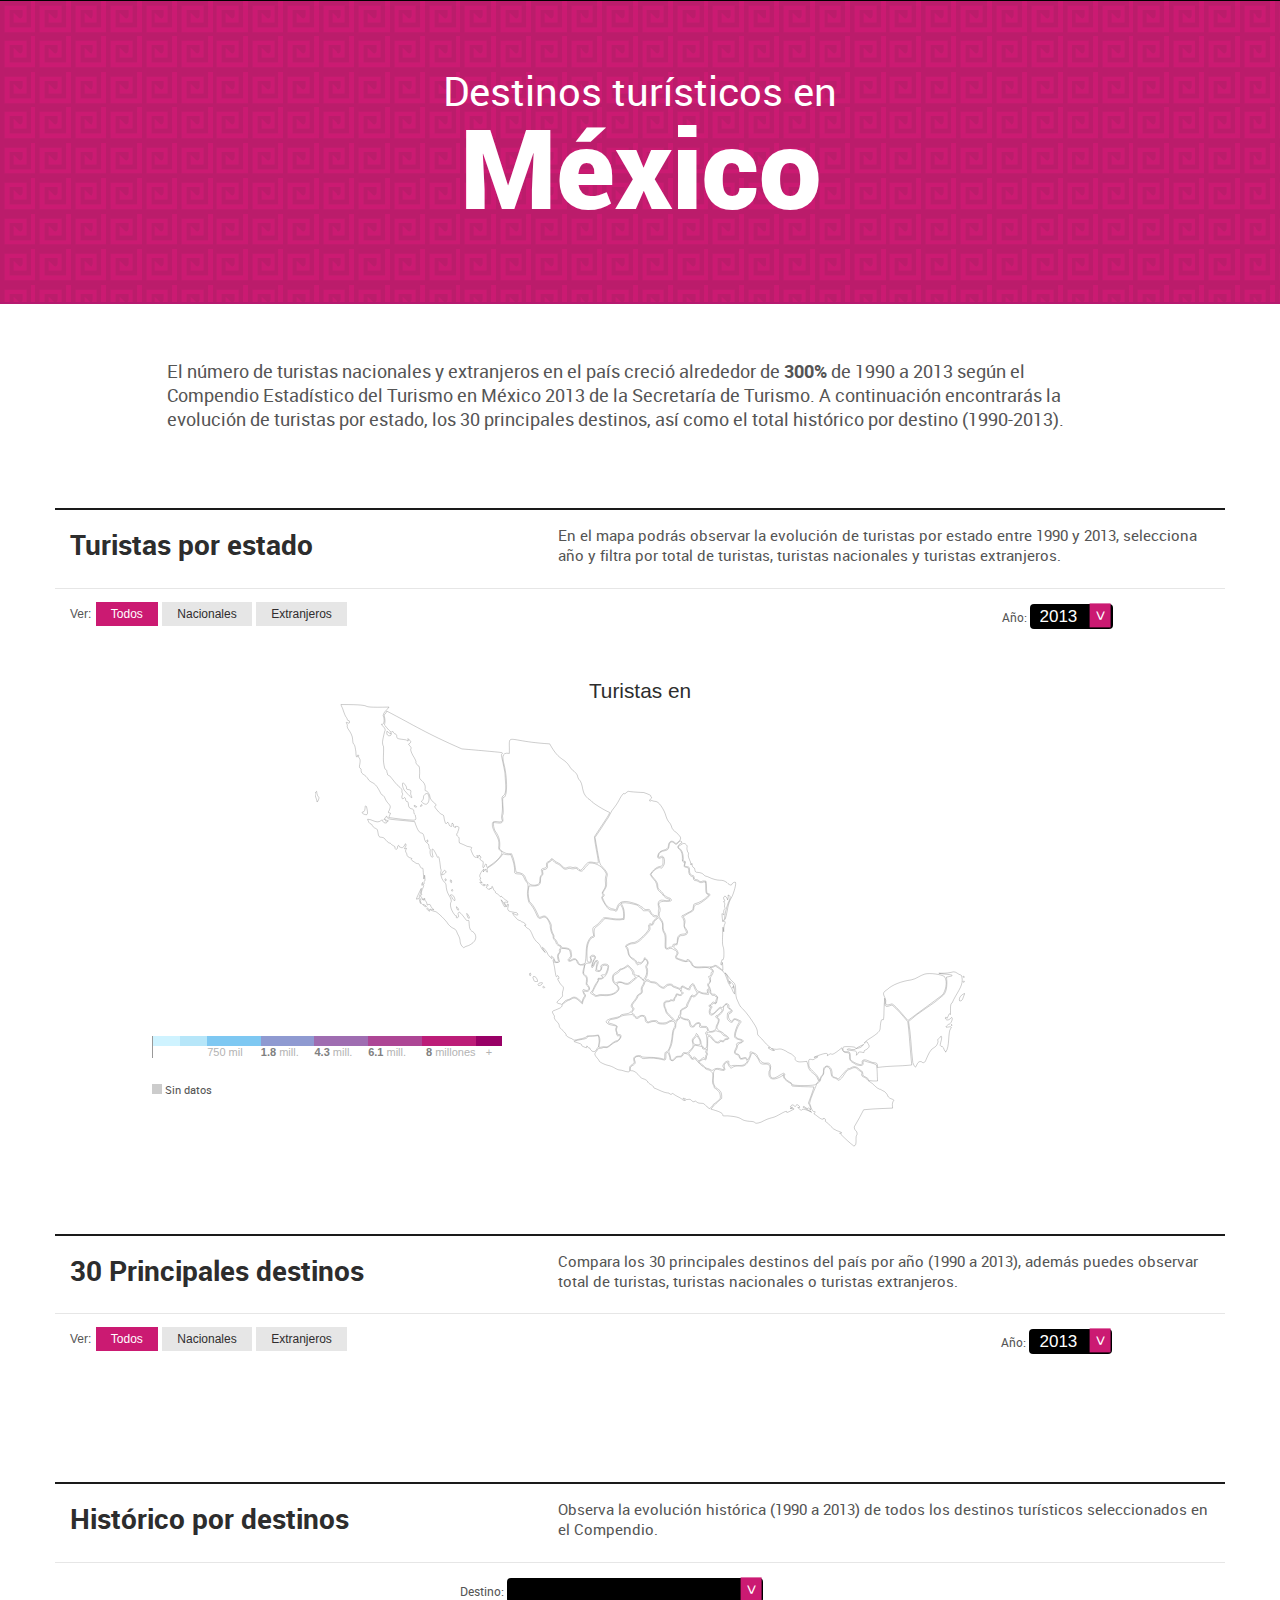
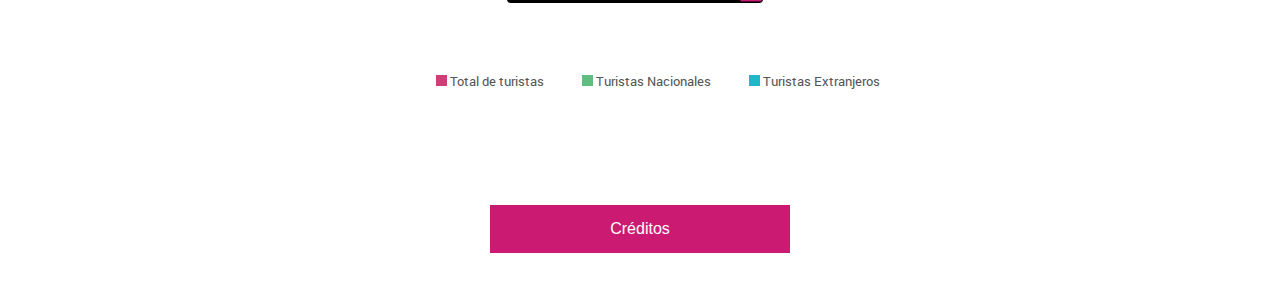
==== commit 55dba4d9: "agrega contenido" ====
--- a/index.html
+++ b/index.html
@@ -1,5 +1,5 @@
 <!DOCTYPE html>
-<html>
+<html lang="es">
 <head>
 	<meta charset="utf-8">
 	<meta http-equiv="X-UA-Compatible" content="IE=edge,chrome=1">
@@ -23,9 +23,11 @@
 <section class="container">
 	<div class="row">
 		<div class="col-md-10 col-md-offset-1">
-		<p>Lorem ipsum dolor sit amet, consectetur adipisicing elit, sed do eiusmod tempor incididunt ut labore et dolore magna aliqua. Ut enim ad minim veniam, 
-		quis nostrud exercitation ullamco laboris nisi ut aliquip ex ea commodo consequat. Duis aute irure dolor in reprehenderit in voluptate velit esse cillum 
-		dolore eu fugiat nulla pariatur. Excepteur sint occaecat cupidatat non proident, sunt in culpa qui officia deserunt mollit anim id est laborum</p>
+		<p class="lead">El número de turistas nacionales y extranjeros en el país creció alrededor de <strong>300%</strong> de 1990 a 2013 según 
+		el Compendio Estadístico del 
+		Turismo en México 2013 de la Secretaría de Turismo. A continuación encontrarás la evolución de turistas por estado,
+		los 30 principales destinos, así como el total histórico por destino (1990-2013).</p>
+		
 		</div>
 	</div>
 </section>
@@ -47,8 +49,8 @@
 			<h2>Turistas por estado</h2>
 		</div>
 		<div class="col-md-7">
-				<p>Ut enim ad minim veniam, quis nostrud exercitation ullamco laboris nisi ut aliquip ex ea commodo consequat. Duis aute irure dolor in 
-				reprehenderit in voluptate velit esse cillum dolore eu fugiat nulla pariatur. </p>
+				<p>En el mapa podrás observar la evolución de turistas por estado entre 1990 y 2013, selecciona año y filtra por total de turistas, 
+				turistas nacionales y turistas extranjeros. </p>
 		</div>
 	</div>
 	<nav class="row">
@@ -61,7 +63,7 @@
     -->
     <div class="col-md-8">
     <ul id="map-type-selector">
-      <li>Mostrar:</li>
+      <li>Ver:</li>
       <li><a href="#" class="selected">Todos</a></li>
       <li><a href="#">Nacionales</a></li>
       <li><a href="#">Extranjeros</a></li>
@@ -215,11 +217,10 @@
   <article class="bars">
   	<div class="row title">
 		<div class="col-md-5">
-				<h2>Principales destinos</h2>
+				<h2>30 Principales destinos</h2>
 		</div>
 		<div class="col-md-7">
-				<p>Ut enim ad minim veniam, quis nostrud exercitation ullamco laboris nisi ut aliquip ex ea commodo consequat. Duis aute irure dolor in 
-				reprehenderit in voluptate velit esse cillum dolore eu fugiat nulla pariatur. </p>
+				<p>Compara los 30 principales destinos del país por año (1990 a 2013), además puedes observar total de turistas, turistas nacionales o turistas extranjeros. </p>
 		</div>
 	</div>
 	
@@ -234,7 +235,7 @@
     -->
     <div class="col-md-7">
     	<ul id="bar-type-selector">
-    	  <li>Mostrar:</li>
+    	  <li>Ver:</li>
     	  <li><a href="#" class="selected">Todos</a></li>
     	  <li><a href="#">Nacionales</a></li>
     	  <li><a href="#">Extranjeros</a></li>
@@ -310,8 +311,7 @@
 		    <h2>Histórico por destinos</h2>
 		</div>
 		<div class="col-md-7">
-		    <p>Ut enim ad minim veniam, quis nostrud exercitation ullamco laboris nisi ut aliquip ex ea commodo consequat. Duis aute irure dolor in 
-		    reprehenderit in voluptate velit esse cillum dolore eu fugiat nulla pariatur. </p>
+		    <p>Observa la evolución histórica (1990 a 2013) de todos los destinos turísticos seleccionados en el Compendio. </p>
 		</div>
 	</div>
 
--- a/css/styles.css
+++ b/css/styles.css
@@ -873,8 +873,14 @@
       display: block;
       font: 500 111px/1 'robotoblack'; }
 
+strong {
+  font-weight: 700; }
+
 p {
   font: 500 15px 'roboto', Helvetica, Arial, sans-serif; }
+
+.lead {
+  font-size: 18px; }
 
 h2 {
   font: 700 28px 'roboto'; }
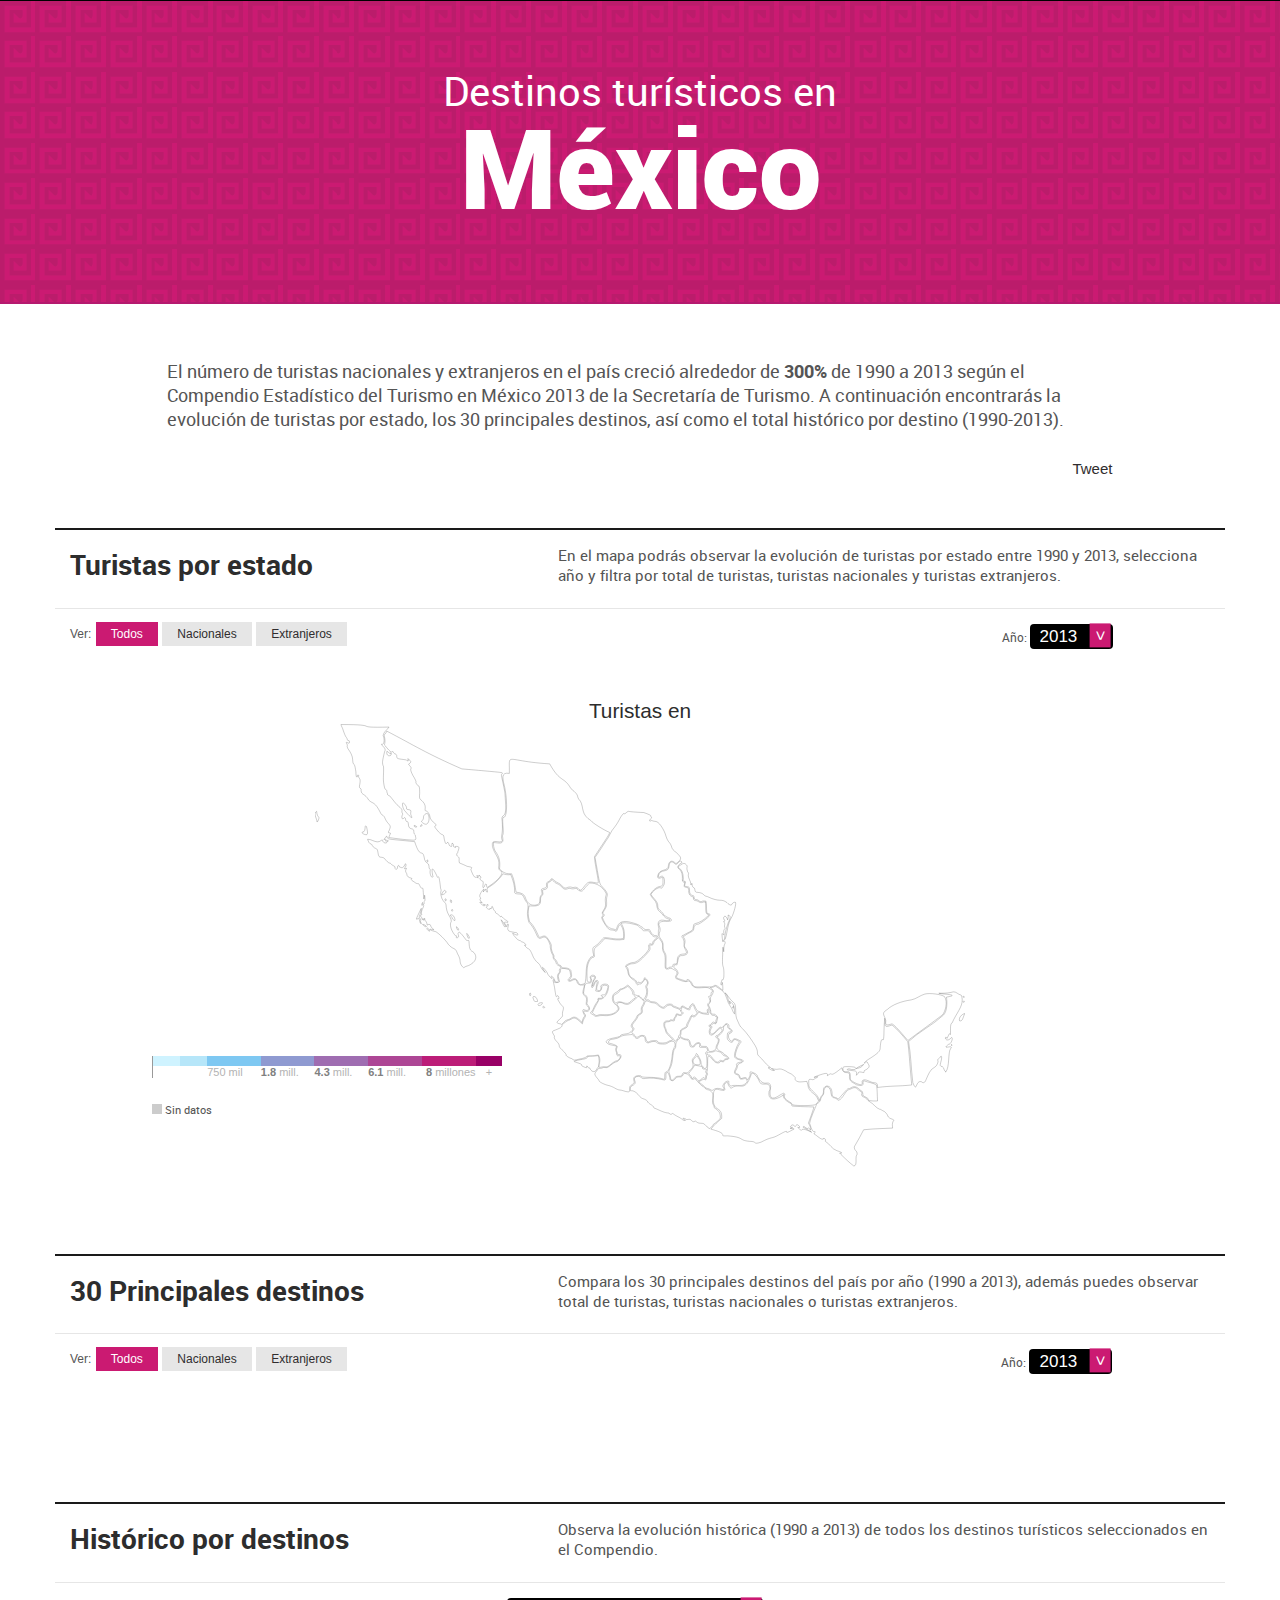
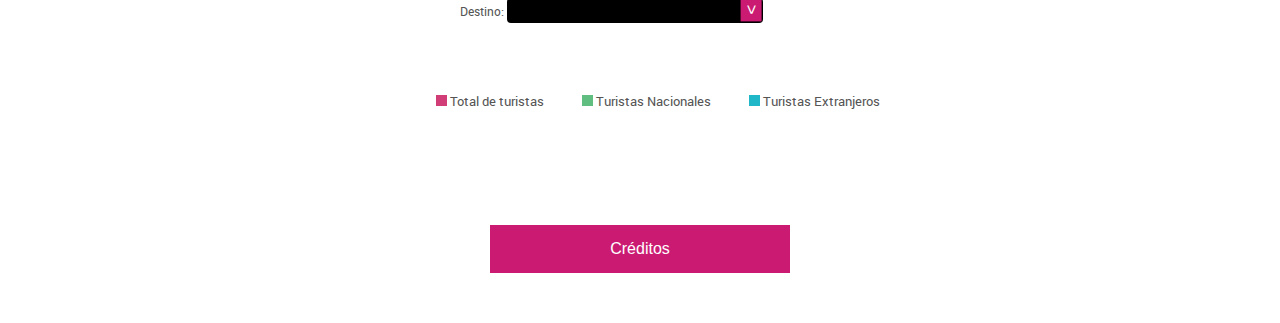
==== commit 00ca1092: "agrega btn de tw" ====
--- a/index.html
+++ b/index.html
@@ -27,7 +27,8 @@
 		el Compendio Estadístico del 
 		Turismo en México 2013 de la Secretaría de Turismo. A continuación encontrarás la evolución de turistas por estado,
 		los 30 principales destinos, así como el total histórico por destino (1990-2013).</p>
-		
+		<p class="right"><a href="https://twitter.com/share" class="twitter-share-button">Tweet</a>
+<script>!function(d,s,id){var js,fjs=d.getElementsByTagName(s)[0],p=/^http:/.test(d.location)?'http':'https';if(!d.getElementById(id)){js=d.createElement(s);js.id=id;js.src=p+'://platform.twitter.com/widgets.js';fjs.parentNode.insertBefore(js,fjs);}}(document, 'script', 'twitter-wjs');</script></p>
 		</div>
 	</div>
 </section>
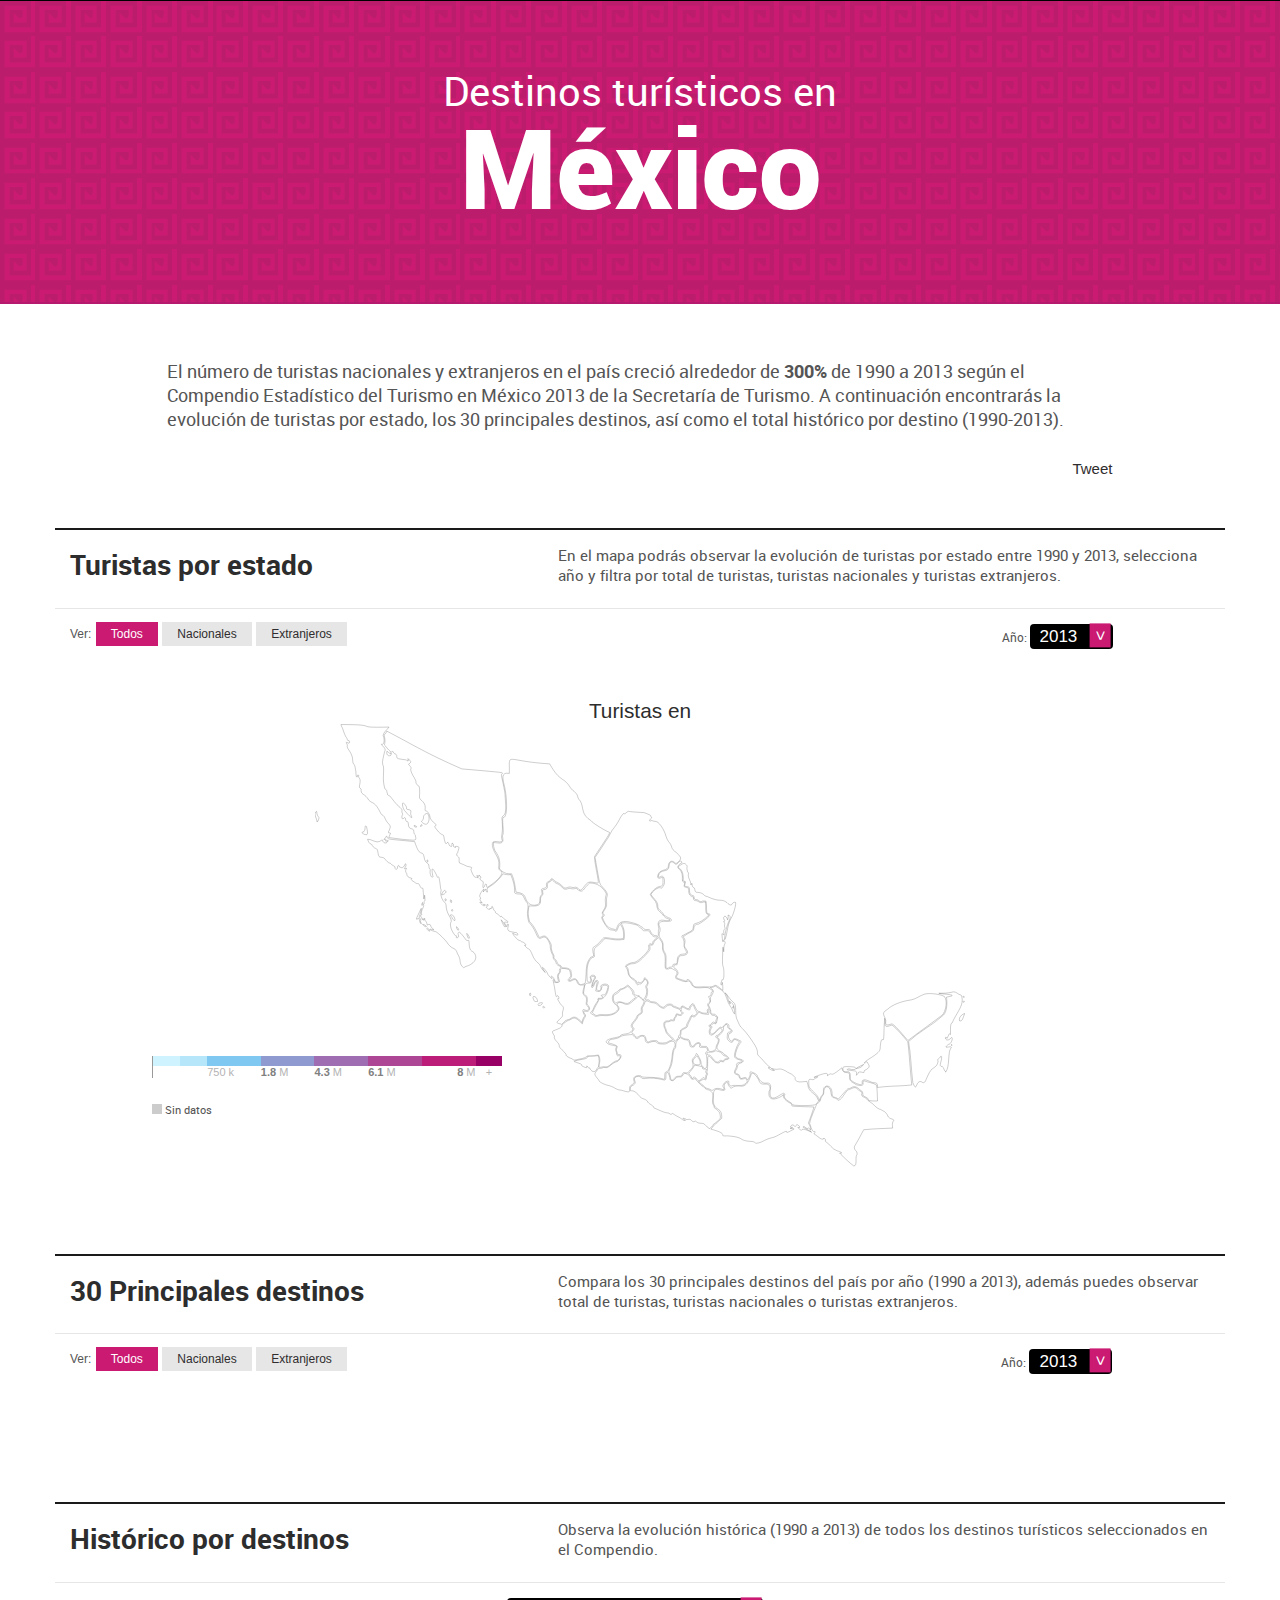
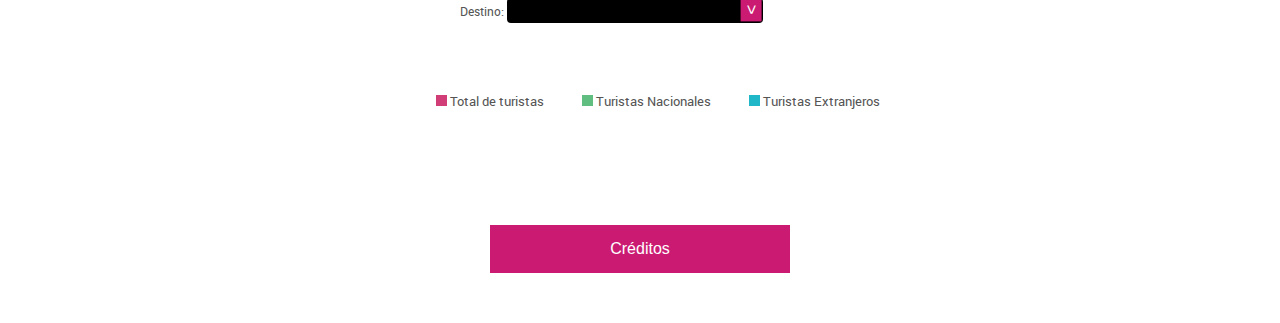
==== commit 02609ebb: "ya quedaron las etiquetas #FTW" ====
--- a/index.html
+++ b/index.html
@@ -188,11 +188,11 @@
    	 <ul  class="clearfix">
    	   <li><span class="cuadrito" style="background:#cff3ff;"></span></li>
    	   <li><span class="cuadrito" style="background:#b6e6f9;"></span></li>      
-   	   <li class="millon"><span class="cuadrito" style="background:#7ec8f2;"></span> 750 mil</li>
-   	   <li class="millon"><span class="cuadrito" style="background:#8f9ad1;"></span> <strong>1.8</strong> mill.</li>
-   	   <li class="millon"><span class="cuadrito" style="background:#9f6db1;"></span> <strong>4.3</strong> mill.</li>
-   	   <li class="millon"><span class="cuadrito" style="background:#ad4695;"></span> <strong>6.1</strong> mill.</li>
-   	   <li class="millon right"><span class="cuadrito" style="background:#bc1d78;"></span> <strong>8</strong> millones</li>
+   	   <li class="millon"><span class="cuadrito" style="background:#7ec8f2;"></span> 750 k</li>
+   	   <li class="millon"><span class="cuadrito" style="background:#8f9ad1;"></span> <strong>1.8</strong> M</li>
+   	   <li class="millon"><span class="cuadrito" style="background:#9f6db1;"></span> <strong>4.3</strong> M</li>
+   	   <li class="millon"><span class="cuadrito" style="background:#ad4695;"></span> <strong>6.1</strong> M</li>
+   	   <li class="millon right"><span class="cuadrito" style="background:#bc1d78;"></span> <strong>8</strong> M</li>
    	   <li><span class="cuadrito" style="background:#990066;"></span> +</li>
    	  </ul>
      
--- a/css/styles.css
+++ b/css/styles.css
@@ -925,6 +925,15 @@
   .tourist-label strong {
     font-family: 'robotoblack'; }
 
+#Mexico text {
+  width: 50px;
+  font-family: 'robotoblack';
+  font-size: 12px;
+  fill: white;
+  stroke: none; }
+  #Mexico text tspan {
+    font-family: 'roboto'; }
+
 .color-legend {
   bottom: 70px;
   position: absolute;
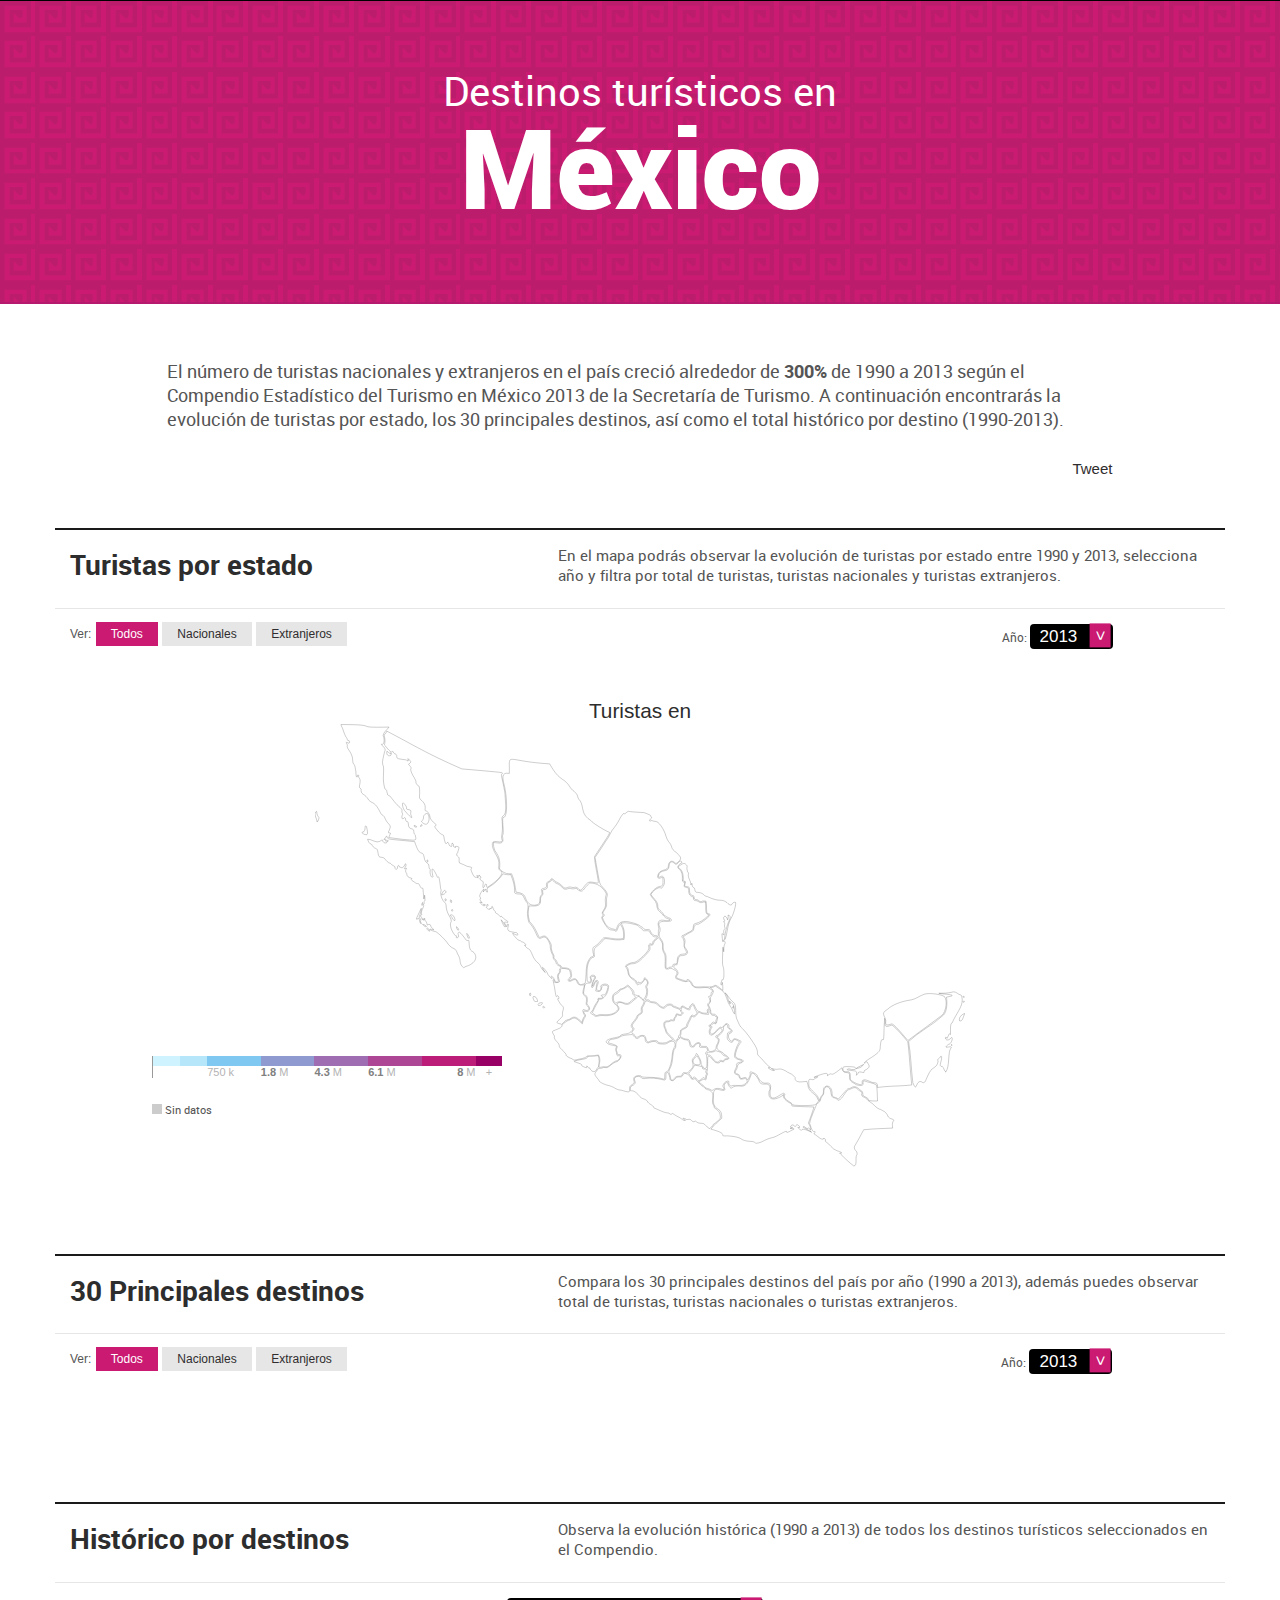
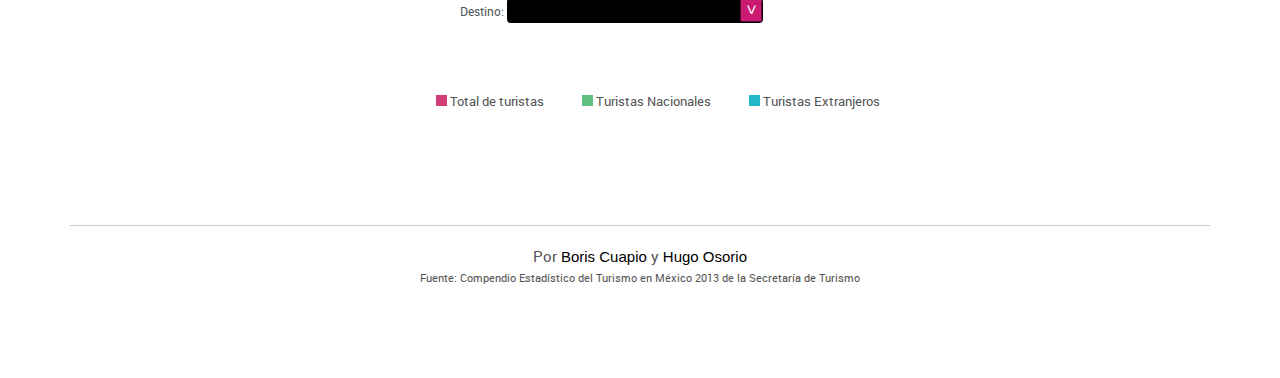
==== commit a5b8643f: "agrega créditos" ====
--- a/index.html
+++ b/index.html
@@ -364,7 +364,9 @@
   </div><!-- ends the main container -->
   <footer>
 	<div class="container">
-	<a href="#">Créditos</a>
+		<p>Por <a href="http://elcoruco.com">Boris Cuapio</a> y <a href="http://hugoosorio.com">Hugo Osorio</a><br/>
+		<small>Fuente: Compendio Estadístico del Turismo en México 2013 de la Secretaría de Turismo</small>	
+		</p>	
 	</div>
 </footer>
 
--- a/css/styles.css
+++ b/css/styles.css
@@ -1048,22 +1048,25 @@
     .label-graph .label.extranjero {
       background: #20b8c8; }
 
+small {
+  font-size: 11px; }
+
 /******
 / /* footer */
 /*********/
 footer {
   margin-top: 50px;
   padding: 20px 0 50px; }
-  footer a:link, footer a:visited {
-    background: #cb1a72;
-    color: white;
-    display: block;
-    margin: 0 auto;
-    padding: 15px 0;
-    text-align: center;
-    width: 300px; }
-    footer a:link:hover, footer a:visited:hover {
-      background: #b51a6f; }
+  footer p {
+    border-top: 1px solid #ccc;
+    padding: 20px;
+    text-align: center; }
+    footer p a:link, footer p a:visited {
+      background: transparent;
+      color: black; }
+      footer p a:link:hover, footer p a:visited:hover {
+        color: #333333;
+        border-bottom: 1px dotted #333333; }
 
 /* =Media queries
 -------------------------------------------------------------- */
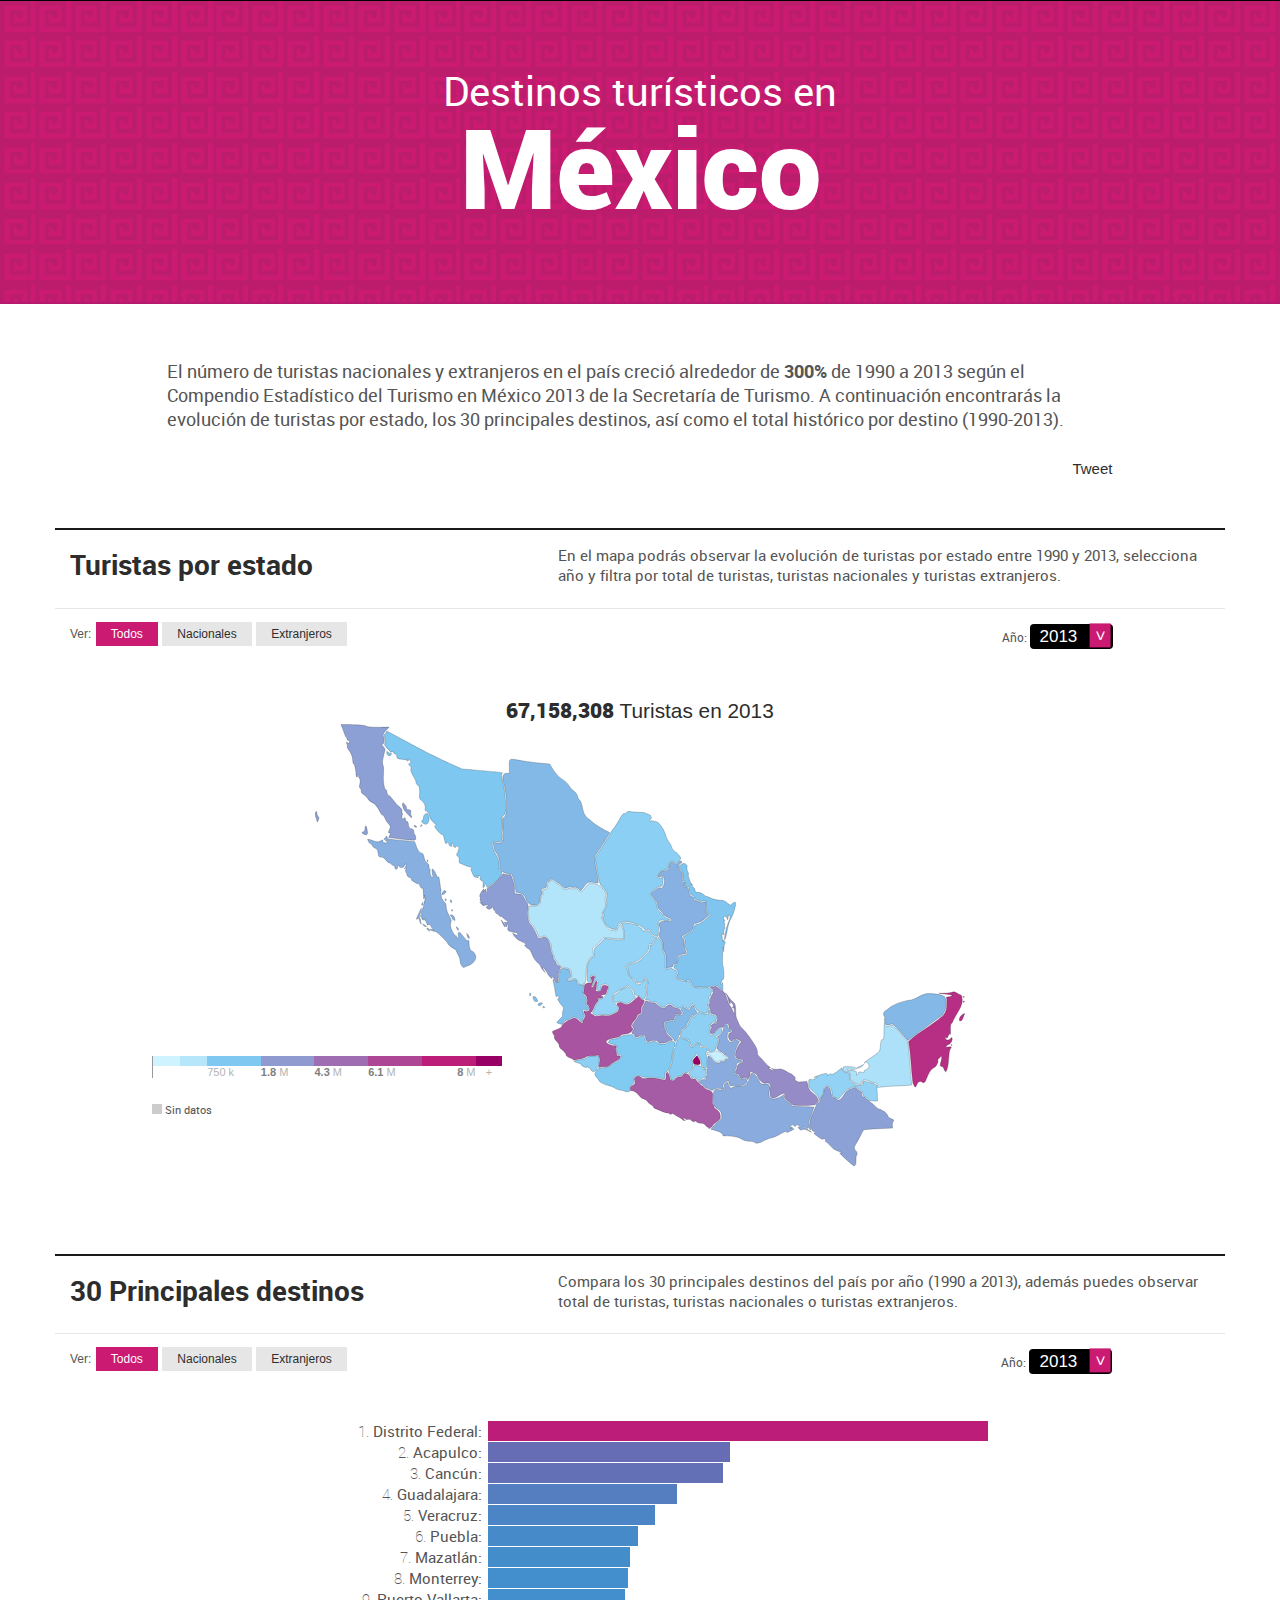
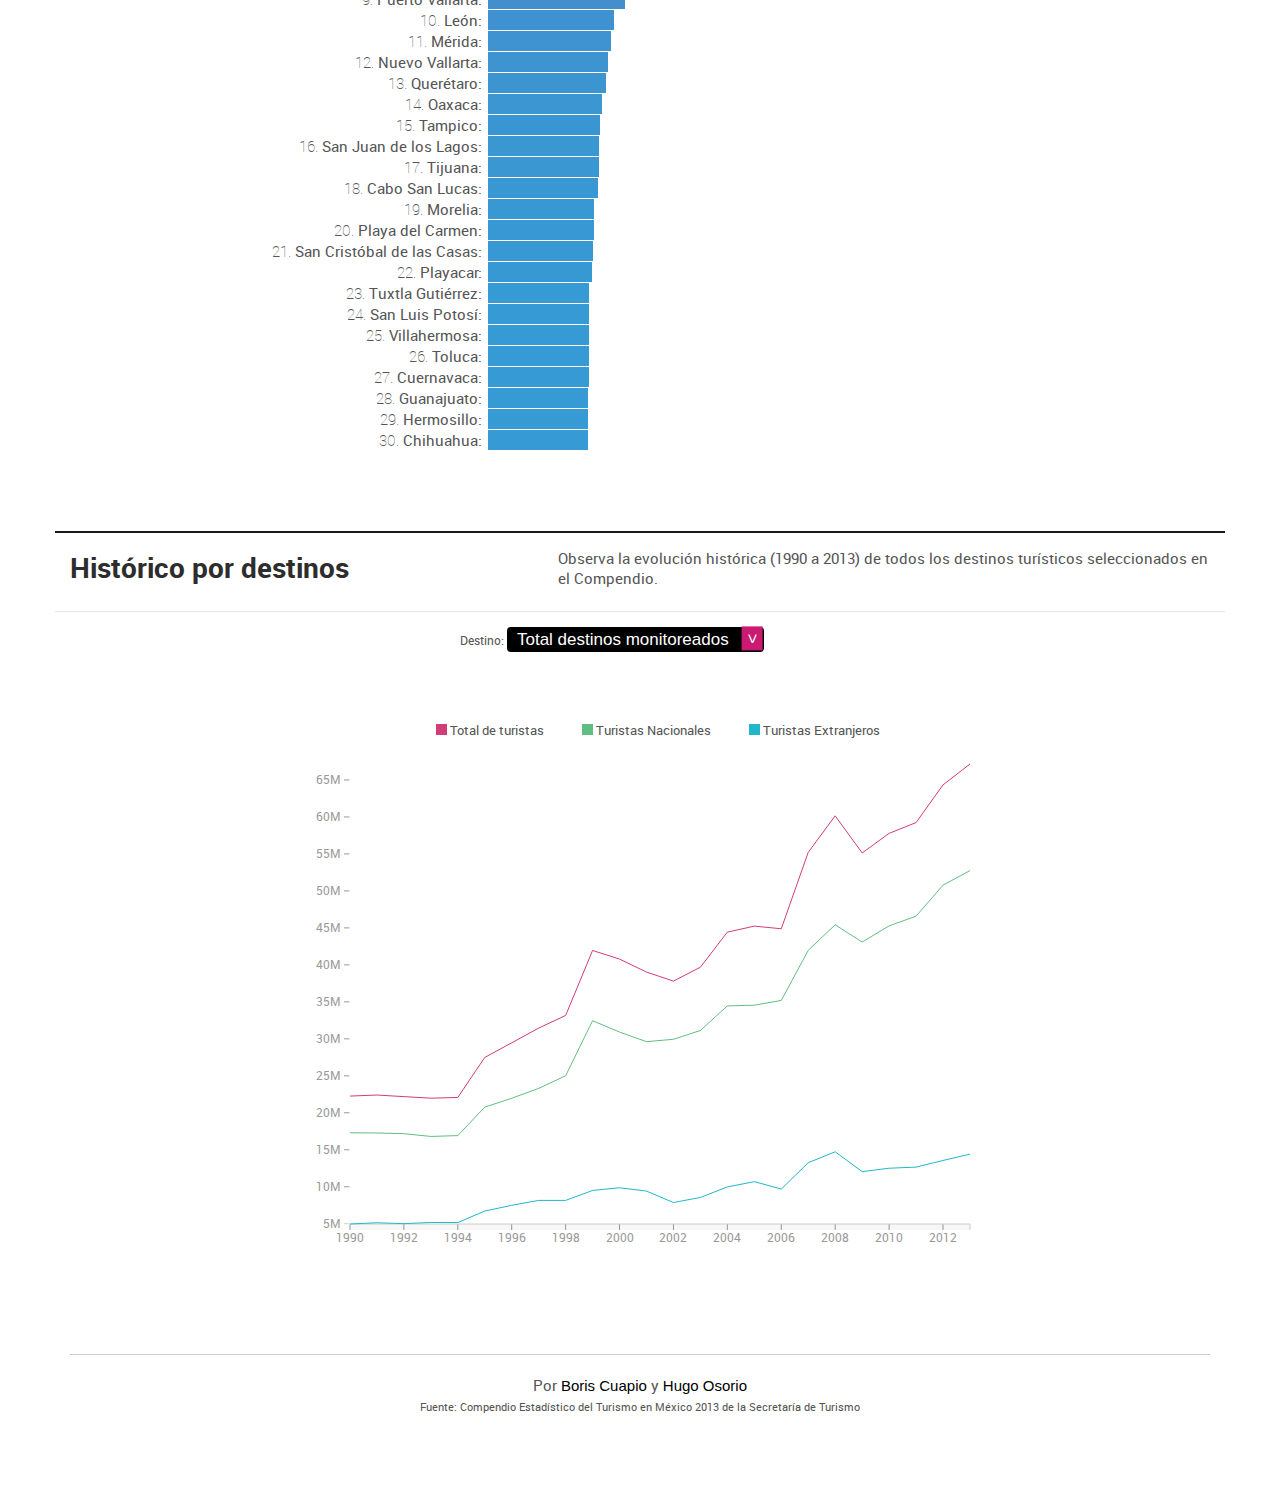
==== commit e0e8d7dc: "listo el package :D" ====
--- a/index.html
+++ b/index.html
@@ -370,8 +370,8 @@
 	</div>
 </footer>
 
-  <!-- this script is only temporal, the final version will be a diferent file -->
-  <script data-main="/js/main" src="/js/bower_components/requirejs/require.js">
-  </script>
+  <!-- this script is only temporal, the final version will be a diferent file 
+  <script data-main="/js/main" src="/js/bower_components/requirejs/require.js">-->
+  <script src="/js/main-built.js"></script>
 </body>
 </html>
